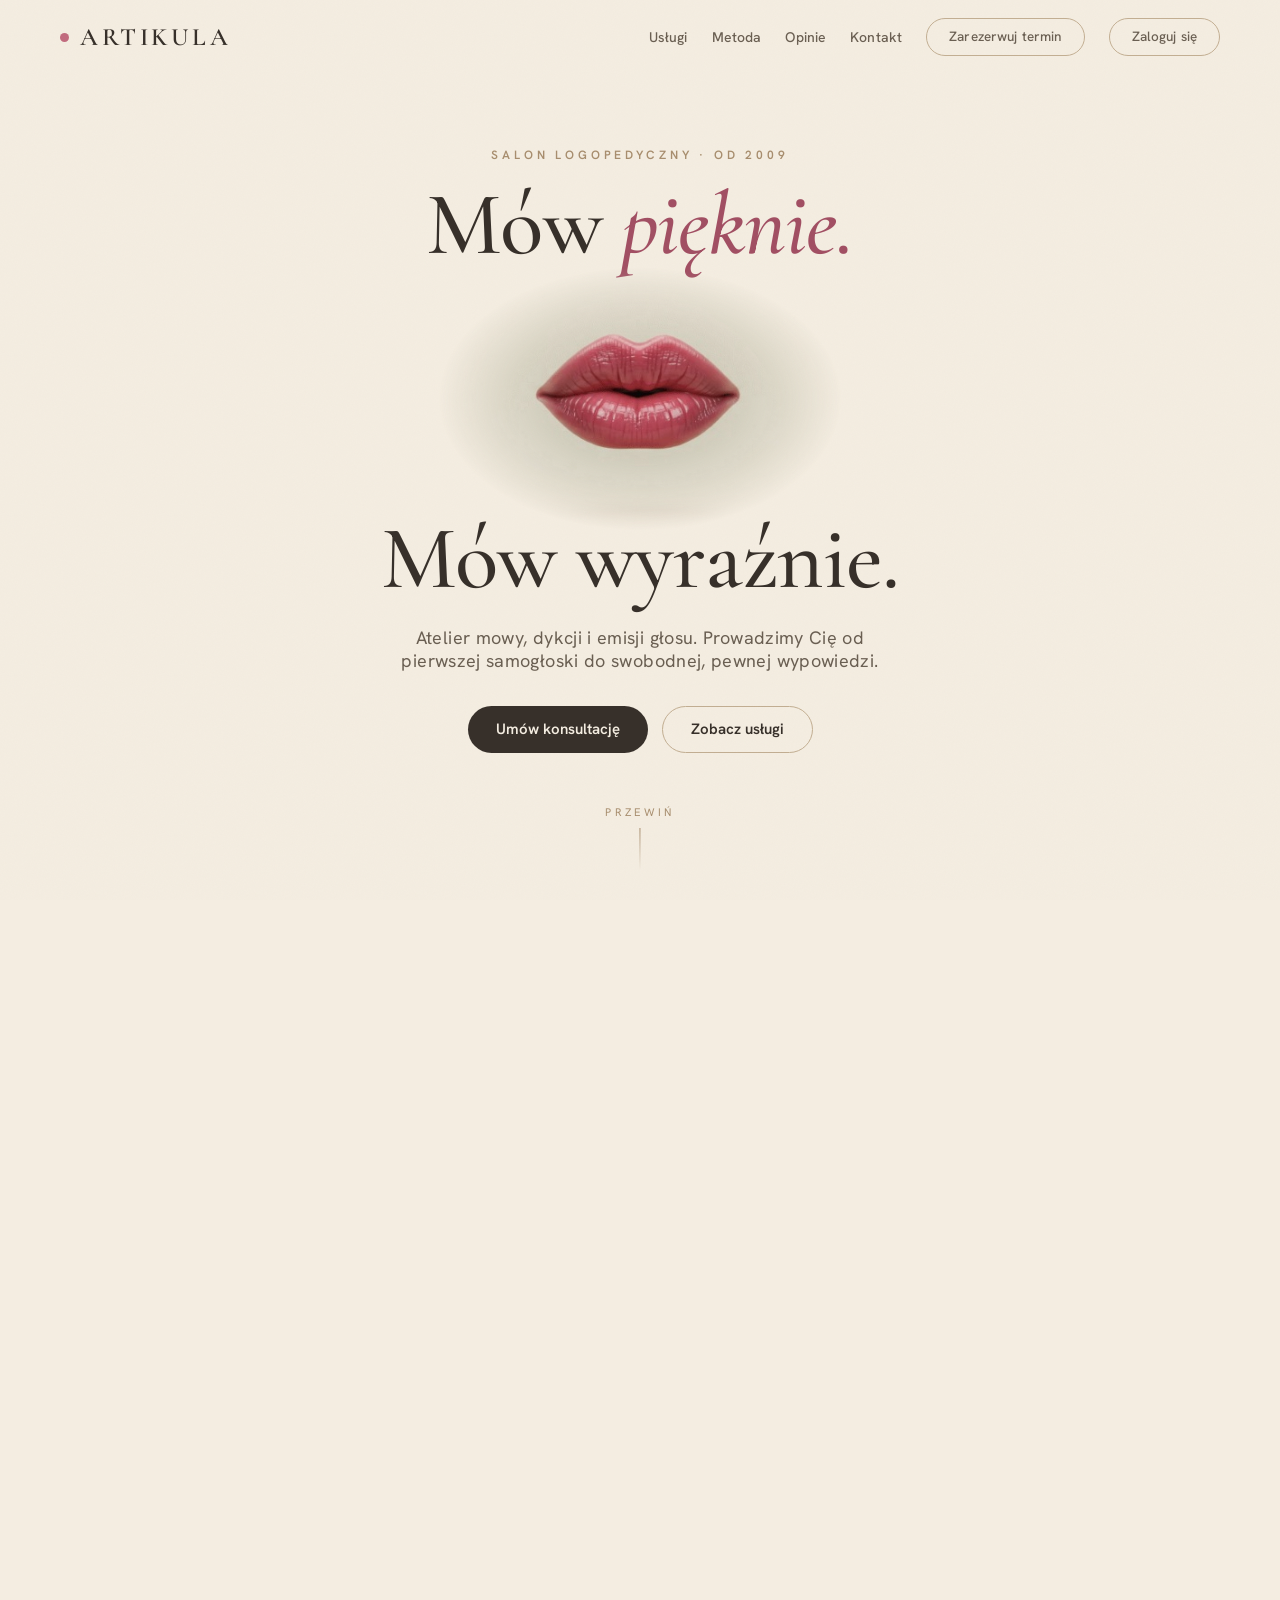
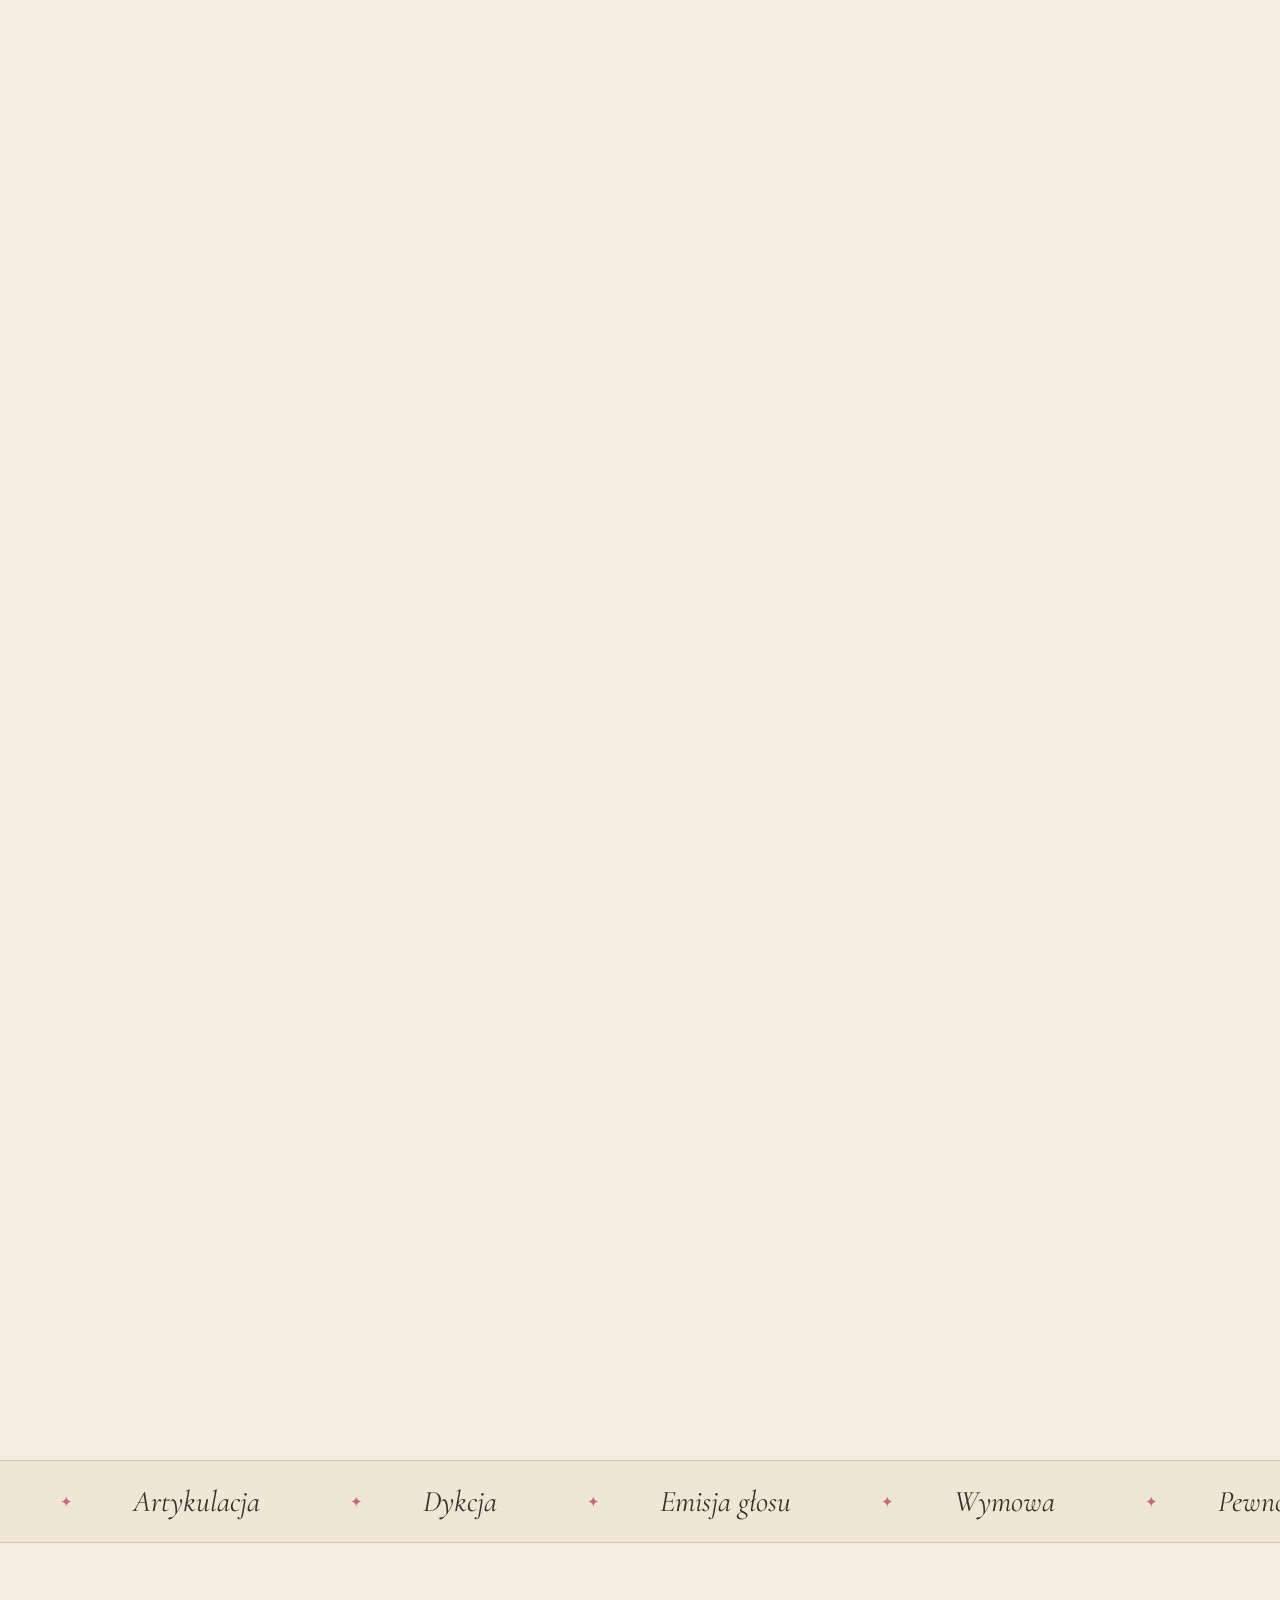
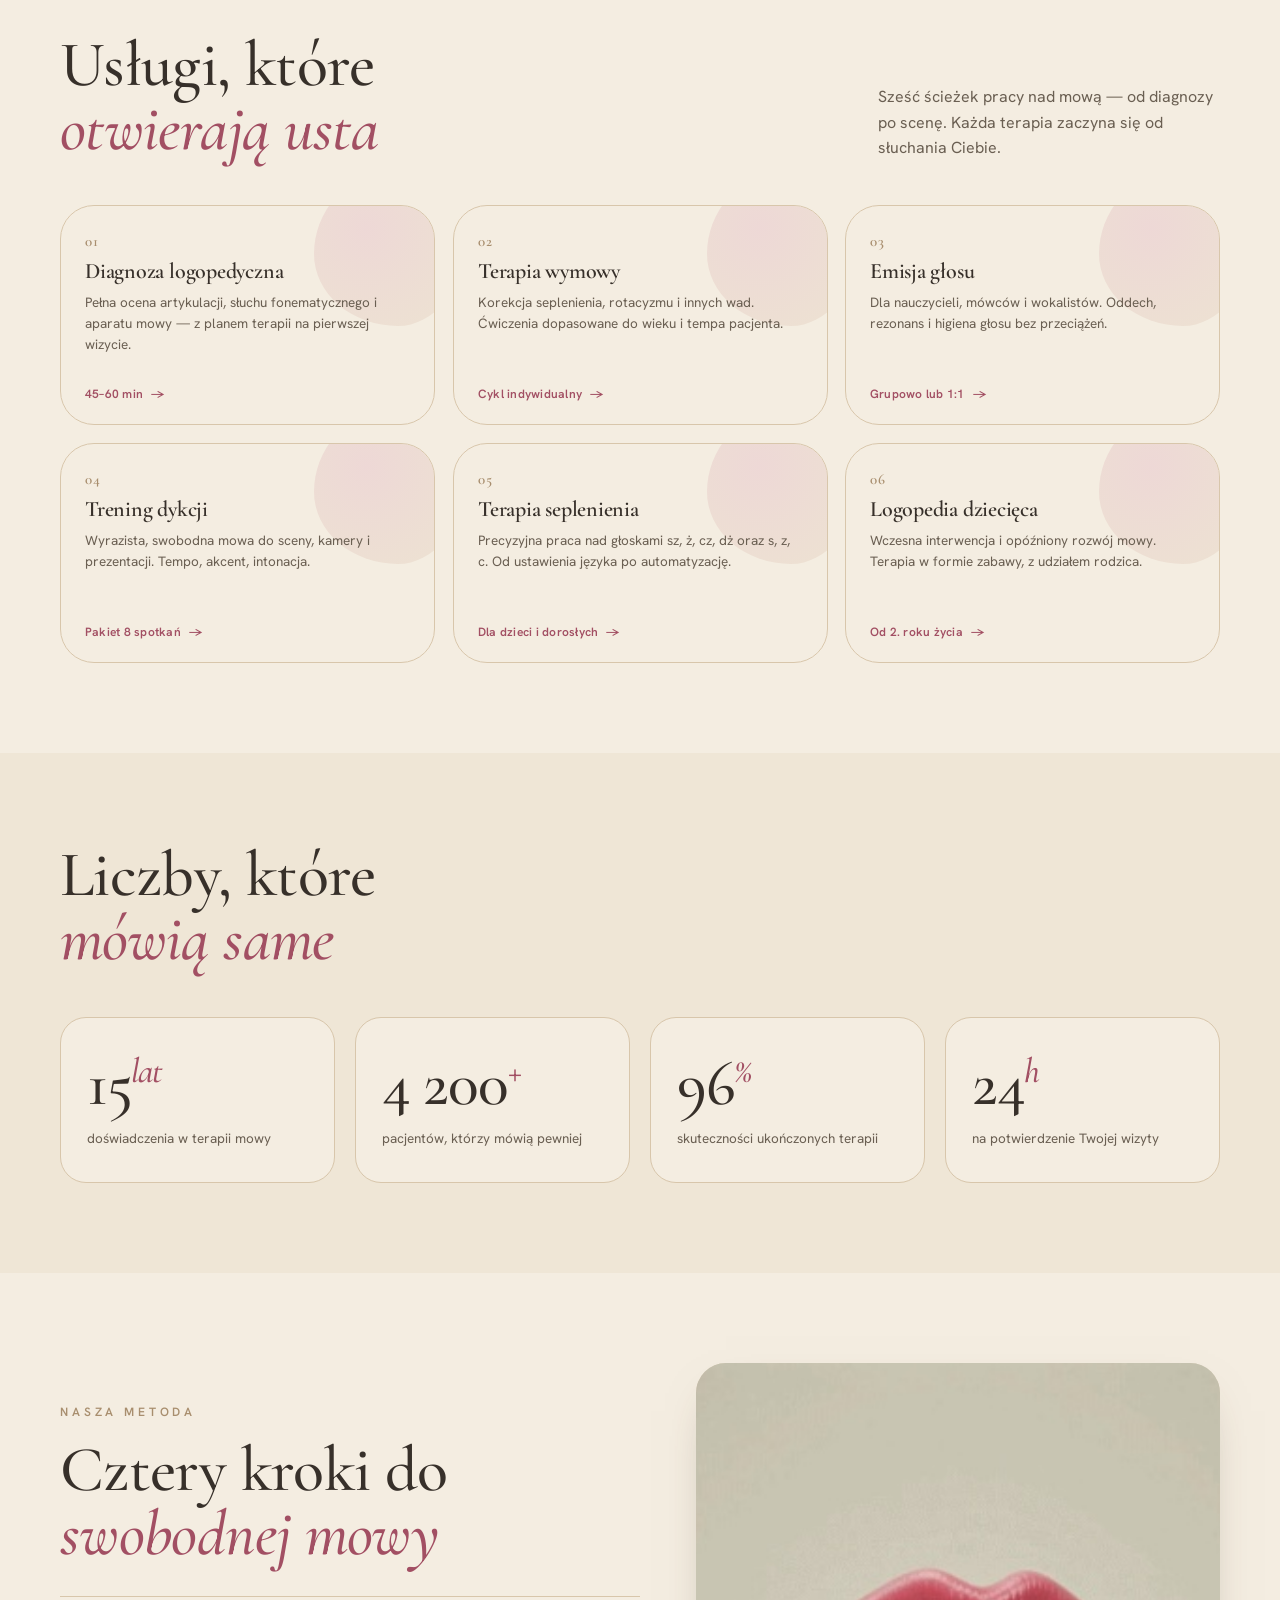
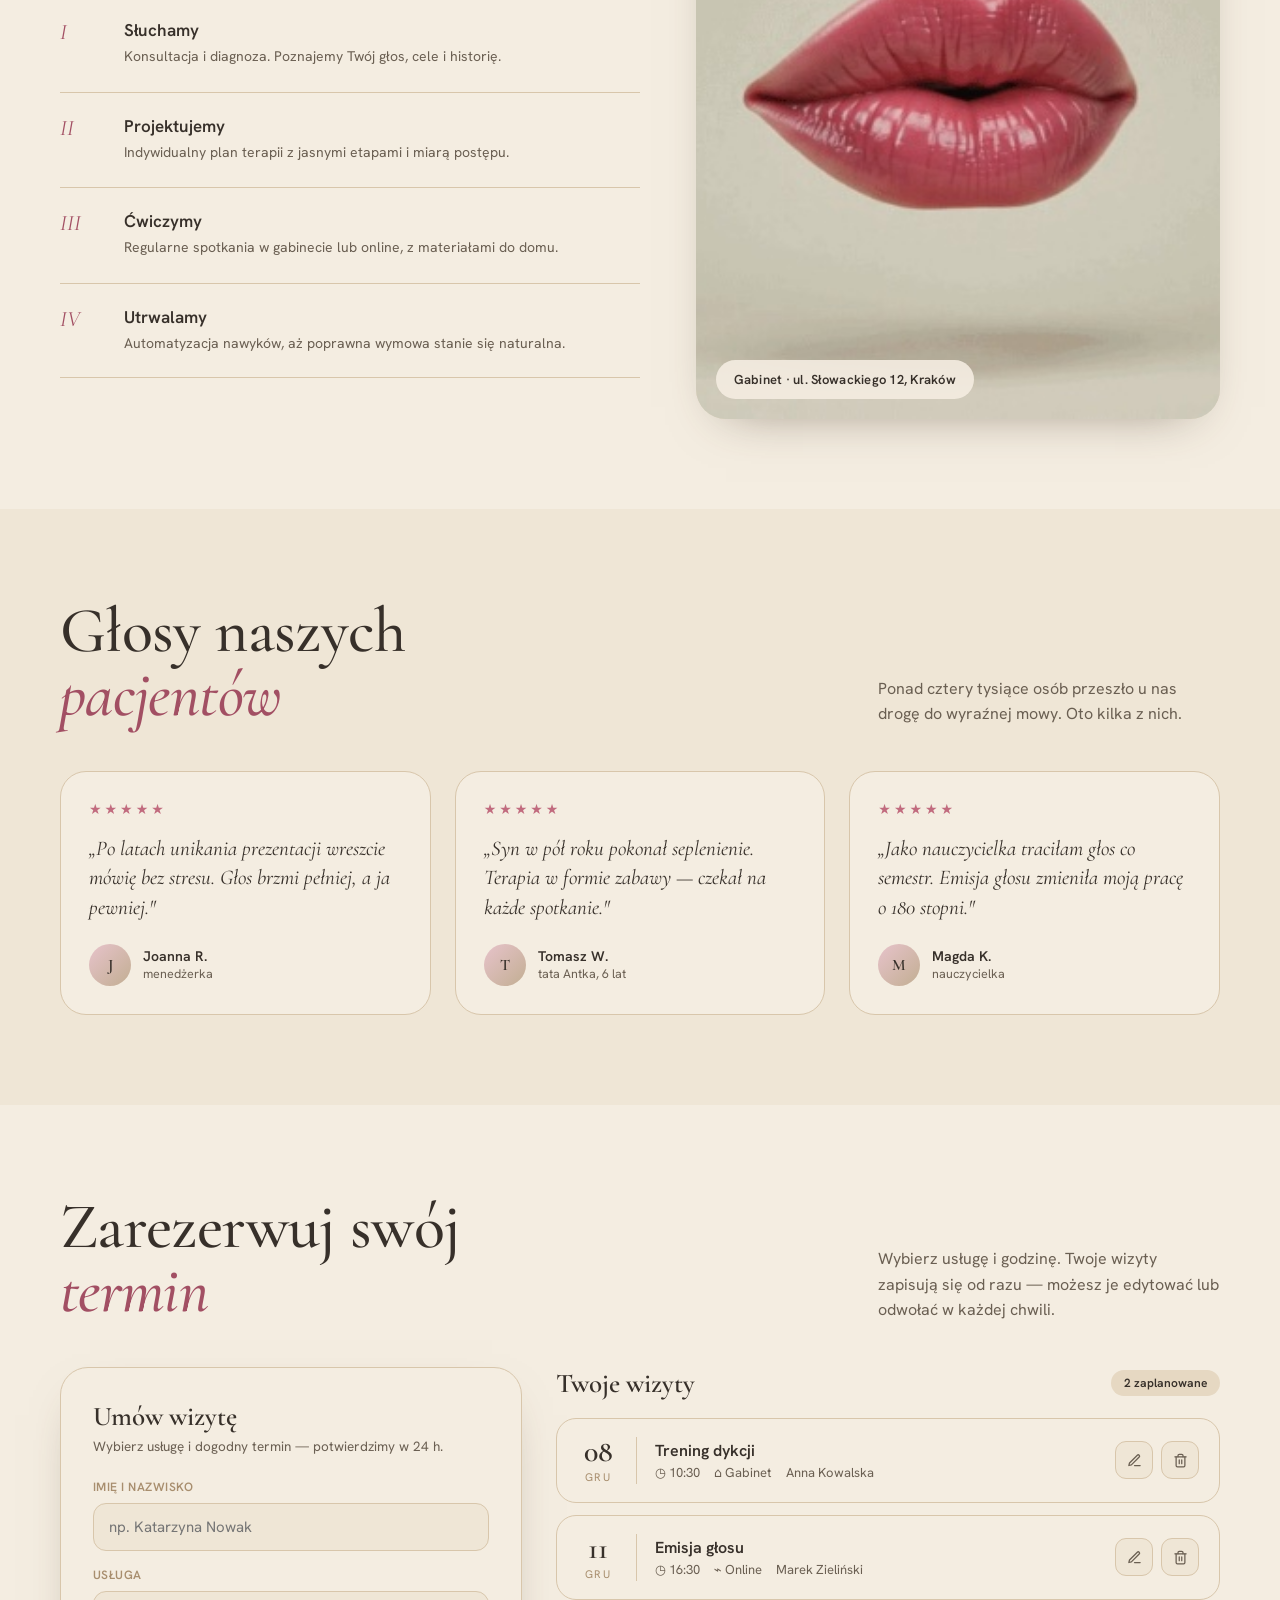
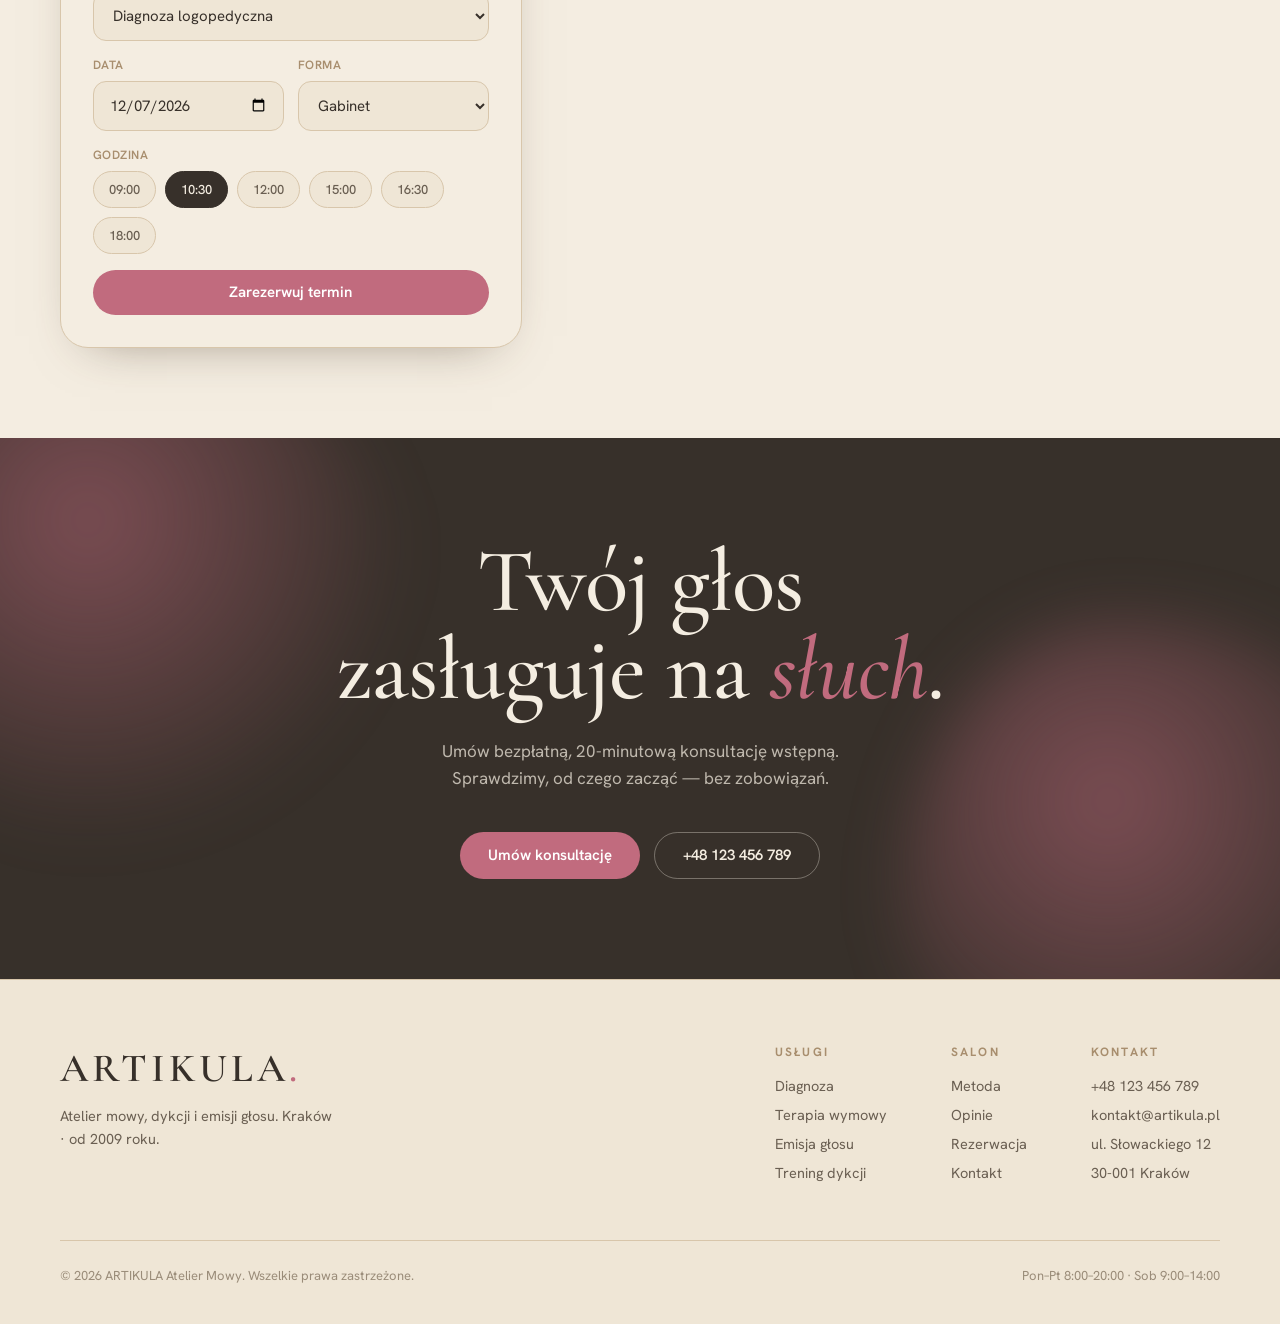
==== app/public/index.html @ 7008ac8c "[feat]: Parts 3+4 + full formatting pass - Stats hover: lifts up with shadow, numbers and text stay " ====
<!DOCTYPE html>
<html lang="pl">
<head>
<meta charset="UTF-8" />
<meta name="viewport" content="width=device-width, initial-scale=1.0" />
<title>ARTIKULA — Atelier Mowy i Dykcji</title>
<link rel="stylesheet" href="styles.css" />
</head>
<body>
<div id="top"></div>
<div class="grain"></div>

<!-- NAV -->
<nav class="nav" id="nav">
  <div class="wrap nav-inner">
    <a class="brand" href="#top"><span class="dot"></span>ARTIKULA</a>
    <div class="nav-links">
      <a href="#uslugi" id="nav-uslugi">Usługi</a>
      <a href="#metoda">Metoda</a>
      <a href="#opinie">Opinie</a>
      <a href="#kontakt" id="nav-kontakt">Kontakt</a>
      <a href="#rezerwacja" class="btn btn-ghost nav-cta" style="padding:11px 22px">Zarezerwuj termin</a>
      <div id="nav-auth"></div>
    </div>
  </div>
</nav>

<!-- HERO -->
<section class="hero" id="hero">
  <div class="hero-pin">
    <div class="hero-copy wrap" id="hero-copy">
      <div class="eyebrow" style="margin-bottom:22px">Salon logopedyczny · od 2009</div>
      <h1 class="hero-h1">Mów <em>pięknie.</em></h1>
      <div class="lips-slot">
        <canvas id="lips" width="620" height="349"></canvas>
      </div>
      <h1 class="hero-h1">Mów wyraźnie.</h1>
      <p class="hero-sub">Atelier mowy, dykcji i emisji głosu. Prowadzimy Cię od pierwszej
        samogłoski do swobodnej, pewnej wypowiedzi.</p>
      <div class="hero-cta">
        <a href="#rezerwacja" class="btn btn-primary">Umów konsultację</a>
        <a href="#uslugi" class="btn btn-ghost">Zobacz usługi</a>
      </div>
    </div>
    <div class="scroll-hint"><span>przewiń</span><span class="line"></span></div>
  </div>
</section>

<!-- MARQUEE -->
<div class="marquee">
  <div class="marquee-track" id="marquee-track"></div>
</div>

<!-- SERVICES -->
<section class="section" id="uslugi">
  <div class="wrap">
    <div class="sec-head reveal">
      <h2 class="sec-title">Usługi, które <em>otwierają usta</em></h2>
      <p class="sec-lead">Sześć ścieżek pracy nad mową — od diagnozy po scenę. Każda terapia
        zaczyna się od słuchania Ciebie.</p>
    </div>
    <div class="cards" id="cards"></div>
  </div>
</section>

<!-- STATS -->
<section class="section alt">
  <div class="wrap">
    <div class="sec-head reveal" style="margin-bottom:46px">
      <h2 class="sec-title">Liczby, które <em>mówią same</em></h2>
    </div>
    <div class="stats" id="stats"></div>
  </div>
</section>

<!-- APPROACH -->
<section class="section" id="metoda">
  <div class="wrap split">
    <div class="reveal">
      <div class="eyebrow" style="margin-bottom:18px">Nasza metoda</div>
      <h2 class="sec-title" style="max-width:18ch">Cztery kroki do <em>swobodnej mowy</em></h2>
      <ol class="steps" id="steps"></ol>
    </div>
    <div class="split-media reveal float">
      <img src="atelier.png" onerror="this.src='frames/f10.jpg'" alt="Atelier — Kraków" />
      <span class="chip">Gabinet · ul. Słowackiego 12, Kraków</span>
    </div>
  </div>
</section>

<!-- TESTIMONIALS -->
<section class="section alt" id="opinie">
  <div class="wrap">
    <div class="sec-head reveal">
      <h2 class="sec-title">Głosy naszych <em>pacjentów</em></h2>
      <p class="sec-lead">Ponad cztery tysiące osób przeszło u nas drogę do wyraźnej mowy.
        Oto kilka z nich.</p>
    </div>
    <div class="quotes" id="quotes"></div>
  </div>
</section>

<!-- BOOKING / CRUD -->
<section class="section" id="rezerwacja">
  <div class="wrap">
    <div class="sec-head reveal">
      <h2 class="sec-title">Zarezerwuj swój <em>termin</em></h2>
      <p class="sec-lead">Wybierz usługę i godzinę. Twoje wizyty zapisują się od razu —
        możesz je edytować lub odwołać w każdej chwili.</p>
    </div>
    <div class="reveal">
      <div class="booking">
        <!-- FORM PANEL -->
        <div class="panel">
          <h3 id="form-title">Umów wizytę</h3>
          <p class="muted" id="form-sub">Wybierz usługę i dogodny termin — potwierdzimy w 24 h.</p>

          <div class="field">
            <label for="f-name">Imię i nazwisko</label>
            <input id="f-name" type="text" placeholder="np. Katarzyna Nowak" />
            <div class="err-msg" id="err-name" style="display:none"></div>
          </div>

          <div class="field">
            <label for="f-service">Usługa</label>
            <select id="f-service"></select>
          </div>

          <div class="field" style="display:grid;grid-template-columns:1fr 1fr;gap:14px">
            <div>
              <label for="f-date">Data</label>
              <input id="f-date" type="date" />
              <div class="err-msg" id="err-date" style="display:none"></div>
            </div>
            <div>
              <label for="f-mode">Forma</label>
              <select id="f-mode">
                <option>Gabinet</option>
                <option>Online</option>
              </select>
            </div>
          </div>

          <div class="field">
            <label>Godzina</label>
            <div class="chips" id="time-chips"></div>
          </div>

          <div style="display:flex;gap:10px;margin-top:8px">
            <button class="btn btn-rose" id="btn-submit" style="flex:1;justify-content:center">Zarezerwuj termin</button>
            <button class="btn btn-ghost" id="btn-cancel" style="display:none">Anuluj</button>
          </div>
        </div>

        <!-- LIST -->
        <div>
          <div class="bookings-head">
            <h3>Twoje wizyty</h3>
            <span class="count-pill" id="count-pill">0 zaplanowane</span>
          </div>
          <div id="b-list-wrap">
            <div class="b-empty">
              <div class="big">Brak zaplanowanych wizyt</div>
              <div>Umów pierwszą wizytę w formularzu obok.</div>
            </div>
          </div>
        </div>
      </div>
    </div>
  </div>
</section>

<!-- CTA -->
<section class="cta" id="kontakt">
  <div class="cta-blob b1"></div>
  <div class="cta-blob b2"></div>
  <div class="wrap">
    <h2>Twój głos<br/>zasługuje na <em>słuch</em>.</h2>
    <p>Umów bezpłatną, 20-minutową konsultację wstępną. Sprawdzimy, od czego zacząć — bez zobowiązań.</p>
    <div class="cta-actions">
      <a href="#rezerwacja" class="btn btn-rose">Umów konsultację</a>
      <a href="tel:+48123456789" class="btn btn-ghost">+48 123 456 789</a>
    </div>
  </div>
</section>

<!-- FOOTER -->
<footer class="footer">
  <div class="wrap">
    <div class="foot-top">
      <div>
        <div class="foot-brand">ARTIKULA<span class="dot">.</span></div>
        <p style="max-width:34ch;color:var(--ink-soft);font-size:14.5px;line-height:1.6;margin-top:12px">
          Atelier mowy, dykcji i emisji głosu. Kraków · od 2009 roku.</p>
      </div>
      <div class="foot-cols">
        <div class="foot-col">
          <h5>Usługi</h5>
          <a href="#uslugi">Diagnoza</a>
          <a href="#uslugi">Terapia wymowy</a>
          <a href="#uslugi">Emisja głosu</a>
          <a href="#uslugi">Trening dykcji</a>
        </div>
        <div class="foot-col">
          <h5>Salon</h5>
          <a href="#metoda">Metoda</a>
          <a href="#opinie">Opinie</a>
          <a href="#rezerwacja">Rezerwacja</a>
          <a href="#top">Kontakt</a>
        </div>
        <div class="foot-col">
          <h5>Kontakt</h5>
          <a href="tel:+48123456789">+48 123 456 789</a>
          <a href="#">kontakt@artikula.pl</a>
          <a href="#">ul. Słowackiego 12</a>
          <a href="#">30-001 Kraków</a>
        </div>
      </div>
    </div>
    <div class="foot-bot">
      <span>© 2026 ARTIKULA Atelier Mowy. Wszelkie prawa zastrzeżone.</span>
      <span>Pon–Pt 8:00–20:00 · Sob 9:00–14:00</span>
    </div>
  </div>
</footer>

<!-- TOAST -->
<div class="toast" id="toast"><span class="tdot"></span><span id="toast-msg"></span></div>

<script src="https://code.jquery.com/jquery-3.7.1.min.js"></script>
<script src="app.js"></script>
</body>
</html>
---- app/public/styles.css ----
/* ============ ARTIKULA — Atelier Mowy ============ */
@import url('https://fonts.googleapis.com/css2?family=Cormorant+Garamond:ital,wght@0,400;0,500;0,600;0,700;1,400;1,500&family=Hanken+Grotesk:wght@300;400;500;600;700&display=swap');

:root{
  /* warm beige neutrals */
  --cream:#F4EDE1;
  --cream-2:#EFE6D6;
  --sand:#E6D8C2;
  --sand-deep:#D8C6AB;
  --taupe:#C2AE92;
  --clay:#A88E6E;
  --ink:#37302A;          /* warm near-black */
  --ink-soft:#6A5F52;
  --ink-faint:#9A8C79;
  /* rose accent (from the lips) */
  --rose:#C16B7E;
  --rose-deep:#A24F63;
  --rose-soft:#E7C3CB;

  --r-pill:999px;
  --shadow-soft:0 26px 60px -34px rgba(74,57,40,.55);
  --shadow-card:0 18px 50px -30px rgba(74,57,40,.6);
  --ease:cubic-bezier(.65,.05,.25,1);
  --ease-out:cubic-bezier(.16,1,.3,1);

  --serif:'Cormorant Garamond', Georgia, serif;
  --sans:'Hanken Grotesk', system-ui, sans-serif;
}

*{box-sizing:border-box;margin:0;padding:0}
html{scroll-behavior:smooth}
body{
  font-family:var(--sans);
  background:var(--cream);
  color:var(--ink);
  -webkit-font-smoothing:antialiased;
  overflow-x:hidden;
}
::selection{background:var(--rose-soft);color:var(--ink)}

/* grain / warmth overlay */
.grain{position:fixed;inset:0;pointer-events:none;z-index:1;opacity:.5;mix-blend-mode:multiply;
  background-image:url("data:image/svg+xml,%3Csvg xmlns='http://www.w3.org/2000/svg' width='160' height='160'%3E%3Cfilter id='n'%3E%3CfeTurbulence type='fractalNoise' baseFrequency='.9' numOctaves='2'/%3E%3C/filter%3E%3Crect width='100%25' height='100%25' filter='url(%23n)' opacity='.05'/%3E%3C/svg%3E");}

.wrap{max-width:1240px;margin:0 auto;padding:0 40px}
@media(max-width:720px){.wrap{padding:0 22px}}

.eyebrow{font-family:var(--sans);font-size:12px;font-weight:600;letter-spacing:.32em;
  text-transform:uppercase;color:var(--clay)}
.serif{font-family:var(--serif)}
.italic{font-style:italic}

/* buttons */
.btn{display:inline-flex;align-items:center;gap:.6em;font-family:var(--sans);font-weight:600;
  font-size:15px;border:none;cursor:pointer;border-radius:var(--r-pill);
  padding:15px 28px;transition:transform .5s var(--ease-out),background .4s,box-shadow .5s,color .4s;
  text-decoration:none;line-height:1}
.btn-primary{background:var(--ink);color:var(--cream)}
.btn-primary:hover{background:var(--rose-deep);transform:translateY(-3px);box-shadow:var(--shadow-card)}
.btn-ghost{background:transparent;color:var(--ink);border:1px solid var(--taupe)}
.btn-ghost:hover{background:var(--ink);color:var(--cream);transform:translateY(-3px)}
.btn-rose{background:var(--rose);color:#fff}
.btn-rose:hover{background:var(--rose-deep);transform:translateY(-3px);box-shadow:var(--shadow-card)}

/* ---- nav ---- */
.nav{position:fixed;top:0;left:0;right:0;z-index:40;transition:background .5s var(--ease),
  backdrop-filter .5s,box-shadow .5s,padding .5s var(--ease)}
.nav-inner{display:flex;align-items:center;justify-content:space-between;height:74px}
.nav.scrolled{background:rgba(244,237,225,.82);backdrop-filter:blur(14px) saturate(1.2);
  box-shadow:0 1px 0 rgba(170,150,120,.3)}
.brand{font-family:var(--serif);font-weight:600;font-size:25px;letter-spacing:.14em;color:var(--ink);
  text-decoration:none;display:flex;align-items:center;gap:11px}
.brand .dot{width:9px;height:9px;border-radius:50%;background:var(--rose);display:inline-block}
.nav-links{display:flex;align-items:center;gap:24px}
.nav-links a{font-size:14px;font-weight:500;color:var(--ink-soft);text-decoration:none;
  transition:color .3s;letter-spacing:.01em}
.nav-links a:hover{color:var(--rose-deep)}
.nav-links .btn{font-size:13.5px;padding:10px 20px}
.nav-links #nav-auth{display:flex;align-items:center}
.nav-links #nav-auth a,.nav-links #nav-auth button{font-size:13.5px;padding:10px 20px}
@media(max-width:960px){.nav-links a:not(.btn):not(#nav-auth a){display:none}}

/* ---- hero ---- */
.hero{position:relative;height:340vh}
.hero-pin{position:sticky;top:0;height:100vh;display:flex;align-items:center;justify-content:center;
  overflow:hidden}
.hero-canvas-wrap{position:absolute;inset:0;display:flex;align-items:center;justify-content:center}
.lips-slot{display:flex;align-items:center;justify-content:center;
  height:clamp(210px,33vh,350px);margin:clamp(-26px,-2.4vh,-14px) 0}
#lips{width:min(66vw,560px);height:auto;transform-origin:center 52%;
  -webkit-mask-image:radial-gradient(ellipse 50% 58% at 50% 52%,#000 30%,rgba(0,0,0,0) 72%);
  mask-image:radial-gradient(ellipse 50% 58% at 50% 52%,#000 30%,rgba(0,0,0,0) 72%)}
.hero-copy{position:relative;z-index:5;text-align:center;pointer-events:none;width:100%}
.hero-h1{font-family:var(--serif);font-weight:500;line-height:.9;letter-spacing:-.01em;
  font-size:clamp(42px,7vw,104px);color:var(--ink)}
.hero-h1 .ln{display:block;overflow:hidden}
.hero-h1 .ln span{display:block;will-change:transform}
.hero-h1 em{font-style:italic;color:var(--rose-deep)}
.hero-sub{margin-top:26px;font-size:clamp(15px,1.5vw,18px);color:var(--ink-soft);font-weight:400;
  letter-spacing:.02em;max-width:520px;margin-left:auto;margin-right:auto}
.hero-cta{margin-top:34px;display:flex;gap:14px;justify-content:center;pointer-events:auto}
.scroll-hint{position:absolute;bottom:30px;left:50%;transform:translateX(-50%);z-index:6;
  font-size:11px;letter-spacing:.3em;text-transform:uppercase;color:var(--clay);
  display:flex;flex-direction:column;align-items:center;gap:9px}
.scroll-hint .line{width:1px;height:42px;background:linear-gradient(var(--clay),transparent);
  animation:drip 2.2s var(--ease) infinite}
@keyframes drip{0%{transform:scaleY(.2);transform-origin:top}50%{transform:scaleY(1);transform-origin:top}
  50.1%{transform-origin:bottom}100%{transform:scaleY(.2);transform-origin:bottom}}

/* ---- marquee ---- */
.marquee{border-top:1px solid var(--sand-deep);border-bottom:1px solid var(--sand-deep);
  padding:22px 0;overflow:hidden;background:var(--cream-2);position:relative;z-index:6}
.marquee-track{display:flex;gap:0;white-space:nowrap;width:max-content;animation:slide 34s linear infinite}
.marquee:hover .marquee-track{animation-play-state:paused}
.marquee-track span{font-family:var(--serif);font-style:italic;font-size:30px;color:var(--ink);
  padding:0 30px;display:inline-flex;align-items:center;gap:30px}
.marquee-track .star{color:var(--rose);font-style:normal;font-size:15px}
@keyframes slide{to{transform:translateX(-50%)}}

/* ---- section heads ---- */
.section{position:relative;z-index:6;padding:90px 0;background:var(--cream)}
.section.alt{background:var(--cream-2)}
.sec-head{display:flex;align-items:flex-end;justify-content:space-between;gap:30px;
  margin-bottom:44px;flex-wrap:wrap}
.sec-title{font-family:var(--serif);font-weight:500;font-size:clamp(36px,5vw,64px);line-height:1;
  letter-spacing:-.01em;max-width:14ch}
.sec-title em{font-style:italic;color:var(--rose-deep)}
.sec-lead{max-width:38ch;color:var(--ink-soft);font-size:16px;line-height:1.6}

/* reveal */
.reveal{opacity:0;transform:translateY(34px);transition:opacity 1s var(--ease-out),transform 1.1s var(--ease-out)}
.reveal.in{opacity:1;transform:none}

/* ---- service cards (morph / rotate / float) ---- */
.cards{display:grid;grid-template-columns:repeat(3,1fr);gap:18px}
@media(max-width:980px){.cards{grid-template-columns:1fr 1fr}}
@media(max-width:620px){.cards{grid-template-columns:1fr}}
.card{position:relative;background:var(--cream);border:1px solid var(--sand-deep);
  border-radius:34px 34px 34px 34px;padding:26px 24px 22px;min-height:220px;
  display:flex;flex-direction:column;overflow:hidden;cursor:pointer;
  transition:transform .6s var(--ease-out),box-shadow .6s var(--ease-out),
    border-radius 1.1s var(--ease),border-color .5s,background .6s;
  transform-style:preserve-3d;will-change:transform}
.section.alt .card{background:var(--cream-2)}
.card:hover{box-shadow:var(--shadow-soft);border-color:var(--rose-soft);
  border-radius:64px 26px 64px 26px}
.card .num{font-family:var(--serif);font-size:15px;font-weight:600;color:var(--clay);
  letter-spacing:.05em}
.card .blob{position:absolute;width:150px;height:150px;right:-30px;top:-30px;
  background:radial-gradient(circle at 35% 35%,var(--rose-soft),var(--sand));
  border-radius:47% 53% 44% 56%/52% 44% 56% 48%;opacity:.5;
  transition:transform 1.4s var(--ease),border-radius 4s var(--ease),opacity .6s;
  animation:morph 9s var(--ease) infinite}
.card:hover .blob{transform:scale(1.5) rotate(40deg);opacity:.8}
@keyframes morph{0%,100%{border-radius:47% 53% 44% 56%/52% 44% 56% 48%}
  33%{border-radius:62% 38% 60% 40%/45% 55% 45% 55%}
  66%{border-radius:38% 62% 35% 65%/63% 40% 60% 37%}}
.card h3{font-family:var(--serif);font-weight:600;font-size:22px;line-height:1.08;
  letter-spacing:-.01em;position:relative;z-index:2;margin-top:10px}
.card p{position:relative;z-index:2;color:var(--ink-soft);font-size:13.5px;line-height:1.55;margin-top:8px}
.card .tag{position:relative;z-index:2;margin-top:auto;padding-top:14px;display:inline-flex;align-items:center;gap:8px;
  font-size:12px;font-weight:600;color:var(--rose-deep);letter-spacing:.02em}
.card .arrow{display:inline-block;transition:transform .5s var(--ease-out)}
.card:hover .arrow{transform:translateX(6px)}

/* floating accent */
.float{animation:float 7s var(--ease) infinite}
@keyframes float{0%,100%{transform:translateY(0)}50%{transform:translateY(-16px)}}

/* ---- stats ---- */
.stats{display:grid;grid-template-columns:repeat(4,1fr);gap:20px}
@media(max-width:760px){.stats{grid-template-columns:1fr 1fr}}
.stat{padding:34px 26px;border-radius:26px;background:var(--cream);border:1px solid var(--sand-deep);
  transition:transform .6s var(--ease-out),box-shadow .6s var(--ease-out)}
.section.alt .stat{background:var(--cream)}
.stat:hover{transform:translateY(-10px);box-shadow:var(--shadow-soft)}
.stat-num{font-family:var(--serif);font-size:clamp(44px,5vw,64px);font-weight:500;line-height:1;
  color:var(--ink);letter-spacing:-.02em}
.stat-num em{font-style:italic;color:var(--rose-deep);font-size:.55em;vertical-align:super}
.stat-lab{margin-top:12px;font-size:13.5px;color:var(--ink-soft);line-height:1.5}

/* ---- approach split ---- */
.split{display:grid;grid-template-columns:1.05fr .95fr;gap:56px;align-items:center}
@media(max-width:900px){.split{grid-template-columns:1fr;gap:34px}}
.split-media{position:relative;border-radius:30px;overflow:hidden;aspect-ratio:4/5;
  background:var(--sand);box-shadow:var(--shadow-card)}
.split-media img{width:100%;height:100%;object-fit:cover;display:block;
  transition:transform 1.4s var(--ease-out)}
.split-media:hover img{transform:scale(1.06)}
.split-media .chip{position:absolute;left:20px;bottom:20px;background:rgba(244,237,225,.9);
  backdrop-filter:blur(8px);padding:11px 18px;border-radius:var(--r-pill);font-size:13px;font-weight:600;
  color:var(--ink);letter-spacing:.02em}
.steps{list-style:none;margin-top:30px;display:flex;flex-direction:column;gap:2px}
.step{display:flex;gap:22px;padding:22px 0;border-top:1px solid var(--sand-deep);
  transition:padding-left .5s var(--ease-out)}
.step:hover{padding-left:12px}
.step:last-child{border-bottom:1px solid var(--sand-deep)}
.step .k{font-family:var(--serif);font-size:22px;color:var(--rose-deep);font-style:italic;min-width:42px}
.step h4{font-size:17px;font-weight:600;margin-bottom:5px}
.step p{font-size:14px;color:var(--ink-soft);line-height:1.55}

/* ---- booking CRUD ---- */
.booking{display:grid;grid-template-columns:.82fr 1.18fr;gap:34px;align-items:start}
@media(max-width:900px){.booking{grid-template-columns:1fr}}
.panel{background:var(--cream);border:1px solid var(--sand-deep);border-radius:28px;padding:32px;
  box-shadow:var(--shadow-card)}
.panel h3{font-family:var(--serif);font-size:27px;font-weight:600;margin-bottom:4px}
.panel .muted{font-size:13.5px;color:var(--ink-soft);margin-bottom:24px}
.field{margin-bottom:16px}
.field label{display:block;font-size:12px;font-weight:600;letter-spacing:.04em;text-transform:uppercase;
  color:var(--clay);margin-bottom:8px}
.field input,.field select{width:100%;font-family:var(--sans);font-size:15px;color:var(--ink);
  background:var(--cream-2);border:1px solid var(--sand-deep);border-radius:13px;padding:13px 15px;
  transition:border-color .3s,box-shadow .3s;outline:none}
.field input:focus,.field select:focus{border-color:var(--rose);box-shadow:0 0 0 3px var(--rose-soft)}
.field input.err{border-color:var(--rose-deep);box-shadow:0 0 0 3px rgba(162,79,99,.18)}
.err-msg{color:var(--rose-deep);font-size:12px;margin-top:6px;font-weight:500}
.chips{display:flex;flex-wrap:wrap;gap:9px}
.chip-sel{border:1px solid var(--sand-deep);background:var(--cream-2);border-radius:var(--r-pill);
  padding:9px 15px;font-size:13px;font-weight:500;color:var(--ink-soft);cursor:pointer;
  transition:all .3s var(--ease-out)}
.chip-sel.on{background:var(--ink);color:var(--cream);border-color:var(--ink)}
.chip-sel:hover{border-color:var(--rose)}

.bookings-head{display:flex;align-items:center;justify-content:space-between;margin-bottom:18px}
.bookings-head h3{font-family:var(--serif);font-size:27px;font-weight:600}
.count-pill{background:var(--sand);color:var(--ink);font-size:12px;font-weight:600;
  padding:5px 13px;border-radius:var(--r-pill);white-space:nowrap;flex-shrink:0}
.b-list{display:flex;flex-direction:column;gap:12px}
.b-item{display:flex;align-items:center;gap:18px;background:var(--cream);border:1px solid var(--sand-deep);
  border-radius:20px;padding:18px 20px;transition:transform .5s var(--ease-out),box-shadow .5s,border-color .4s;
  animation:pop .5s var(--ease-out)}
.section.alt .b-item{background:var(--cream-2)}
.b-item:hover{transform:translateX(6px);box-shadow:var(--shadow-card);border-color:var(--rose-soft)}
@keyframes pop{from{opacity:0;transform:translateY(14px) scale(.97)}to{opacity:1;transform:none}}
.b-date{text-align:center;min-width:60px;border-right:1px solid var(--sand-deep);padding-right:16px}
.b-date .d{font-family:var(--serif);font-size:30px;font-weight:600;line-height:1;color:var(--ink)}
.b-date .m{font-size:11px;text-transform:uppercase;letter-spacing:.12em;color:var(--clay);margin-top:3px}
.b-main{flex:1;min-width:0}
.b-main .svc{font-size:16px;font-weight:600;color:var(--ink)}
.b-main .meta{font-size:13px;color:var(--ink-soft);margin-top:3px;display:flex;gap:14px;flex-wrap:wrap}
.b-actions{display:flex;gap:8px}
.icon-btn{width:38px;height:38px;border-radius:11px;border:1px solid var(--sand-deep);background:var(--cream-2);
  cursor:pointer;display:flex;align-items:center;justify-content:center;color:var(--ink-soft);
  transition:all .3s var(--ease-out)}
.icon-btn:hover{background:var(--ink);color:var(--cream);border-color:var(--ink);transform:translateY(-2px)}
.icon-btn.del:hover{background:var(--rose-deep);border-color:var(--rose-deep)}
.b-empty{text-align:center;padding:48px 20px;color:var(--ink-faint);
  border:1.5px dashed var(--sand-deep);border-radius:20px}
.b-empty .big{font-family:var(--serif);font-style:italic;font-size:22px;color:var(--ink-soft);margin-bottom:6px}

.toast{position:fixed;bottom:28px;left:50%;transform:translateX(-50%) translateY(20px);
  background:var(--ink);color:var(--cream);padding:14px 24px;border-radius:var(--r-pill);
  font-size:14px;font-weight:500;z-index:100;opacity:0;pointer-events:none;
  transition:all .5s var(--ease-out);box-shadow:var(--shadow-card);display:flex;align-items:center;gap:10px}
.toast.show{opacity:1;transform:translateX(-50%) translateY(0)}
.toast .tdot{width:7px;height:7px;border-radius:50%;background:var(--rose)}

/* ---- testimonials ---- */
.quotes{display:grid;grid-template-columns:repeat(3,1fr);gap:24px}
@media(max-width:880px){.quotes{grid-template-columns:1fr}}
.quote{background:var(--cream);border:1px solid var(--sand-deep);border-radius:26px;padding:28px;
  transition:transform .6s var(--ease-out),box-shadow .6s;display:flex;flex-direction:column}
.quote:hover{transform:translateY(-8px) rotate(1deg);box-shadow:var(--shadow-soft)}
.quote .stars{color:var(--rose);letter-spacing:3px;font-size:14px;margin-bottom:16px}
.quote p{font-family:var(--serif);font-size:21px;line-height:1.4;color:var(--ink);font-style:italic}
.quote .who{margin-top:22px;display:flex;align-items:center;gap:12px}
.quote .av{width:42px;height:42px;border-radius:50%;background:linear-gradient(135deg,var(--rose-soft),var(--taupe));
  display:flex;align-items:center;justify-content:center;font-family:var(--serif);font-weight:600;color:var(--ink)}
.quote .who .nm{font-size:14px;font-weight:600}
.quote .who .rl{font-size:12.5px;color:var(--ink-soft)}

/* ---- cta ---- */
.cta{position:relative;z-index:6;background:var(--ink);color:var(--cream);padding:100px 0;overflow:hidden}
.cta .wrap{position:relative;z-index:2;text-align:center}
.cta h2{font-family:var(--serif);font-weight:500;font-size:clamp(42px,7vw,96px);line-height:.98;
  letter-spacing:-.01em}
.cta h2 em{font-style:italic;color:var(--rose)}
.cta p{margin:24px auto 0;max-width:46ch;color:rgba(244,237,225,.72);font-size:17px;line-height:1.6}
.cta-actions{margin-top:40px;display:flex;gap:14px;justify-content:center;flex-wrap:wrap}
.cta .btn-ghost{border-color:rgba(244,237,225,.35);color:var(--cream)}
.cta .btn-ghost:hover{background:var(--cream);color:var(--ink)}
.cta-blob{position:absolute;width:520px;height:520px;border-radius:42% 58% 47% 53%/55% 45% 55% 45%;
  background:radial-gradient(circle at 40% 35%,rgba(193,107,126,.5),transparent 70%);
  filter:blur(30px);animation:morph 12s var(--ease) infinite;z-index:1}
.cta-blob.b1{left:-120px;top:-100px}
.cta-blob.b2{right:-140px;bottom:-160px;animation-delay:-4s}

/* ---- footer ---- */
.footer{background:var(--cream-2);position:relative;z-index:6;padding:64px 0 40px;
  border-top:1px solid var(--sand-deep)}
.foot-top{display:flex;justify-content:space-between;gap:40px;flex-wrap:wrap;margin-bottom:48px}
.foot-brand{font-family:var(--serif);font-size:40px;font-weight:600;letter-spacing:.1em;color:var(--ink)}
.foot-brand .dot{color:var(--rose)}
.foot-cols{display:flex;gap:64px;flex-wrap:wrap}
.foot-col h5{font-size:12px;text-transform:uppercase;letter-spacing:.18em;color:var(--clay);margin-bottom:16px}
.foot-col a{display:block;font-size:14.5px;color:var(--ink-soft);text-decoration:none;margin-bottom:10px;
  transition:color .3s}
.foot-col a:hover{color:var(--rose-deep)}
.foot-bot{display:flex;justify-content:space-between;gap:20px;flex-wrap:wrap;
  padding-top:26px;border-top:1px solid var(--sand-deep);font-size:13px;color:var(--ink-faint)}
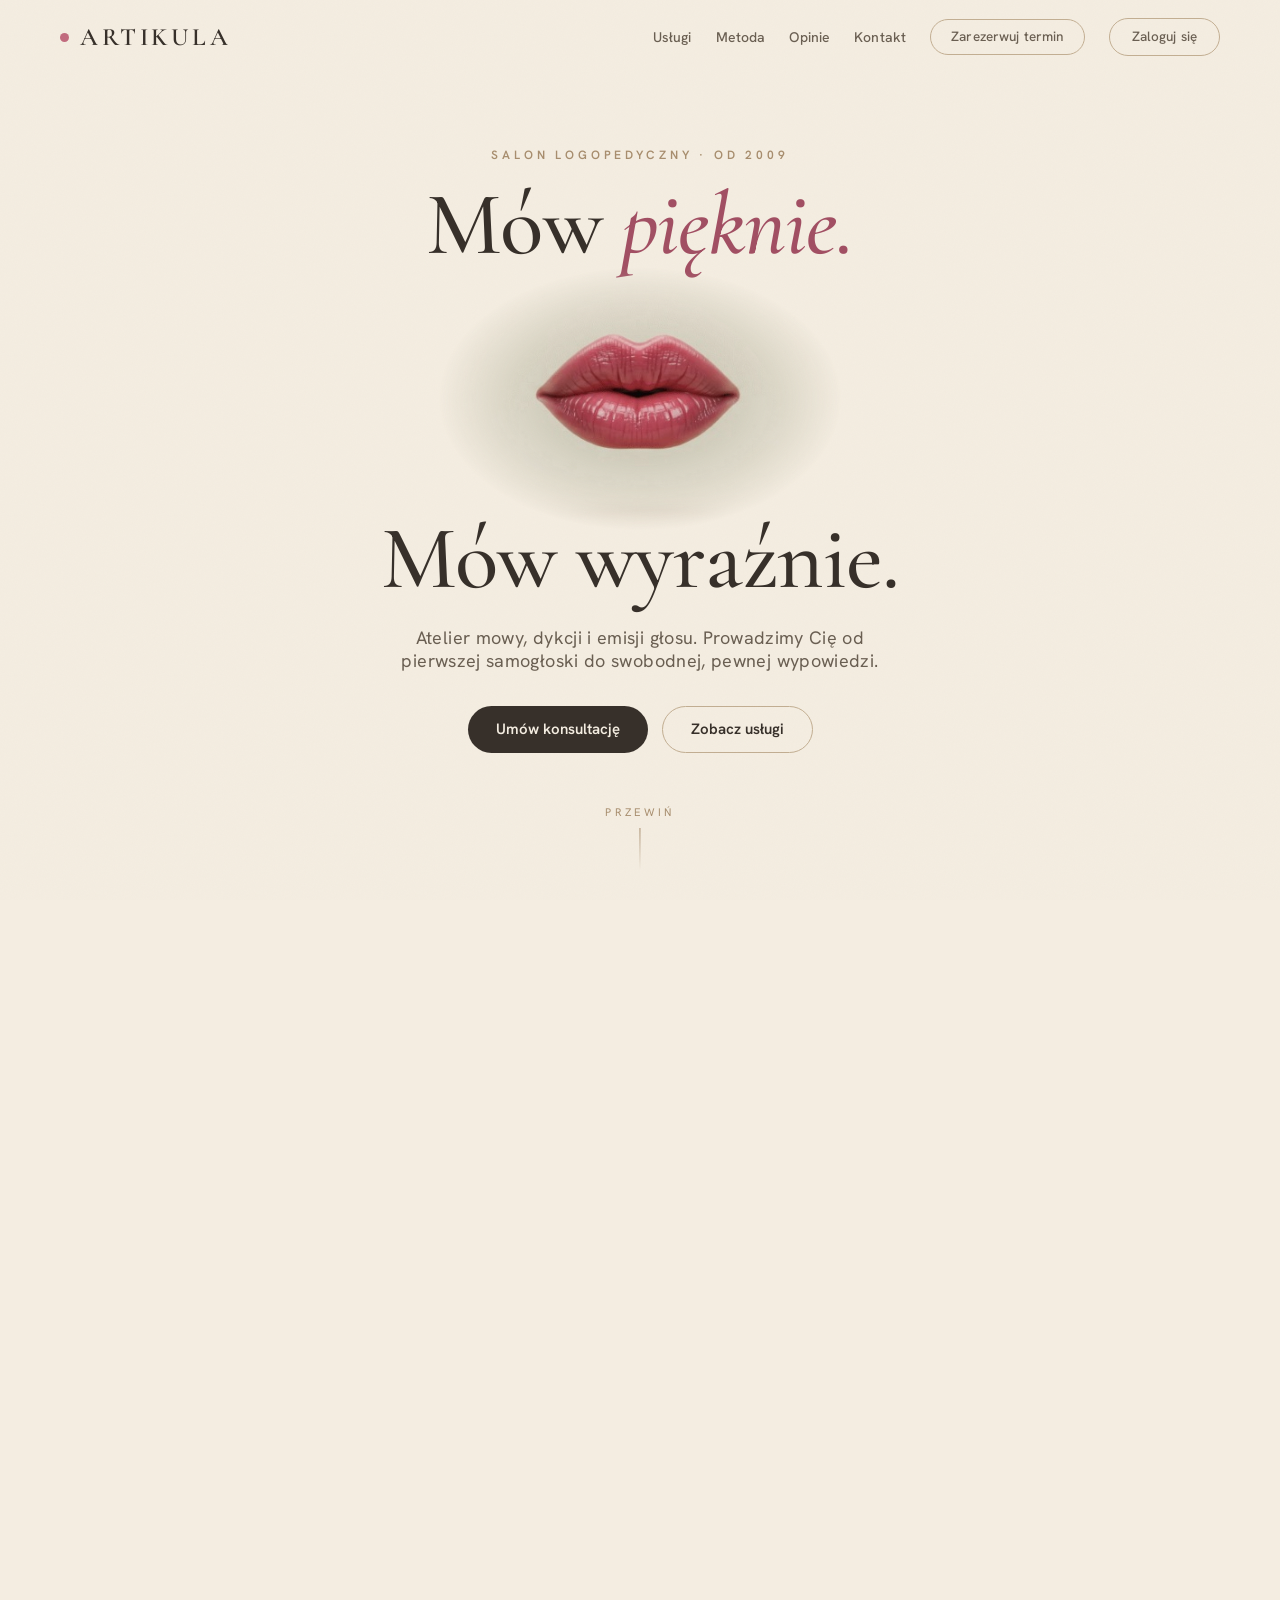
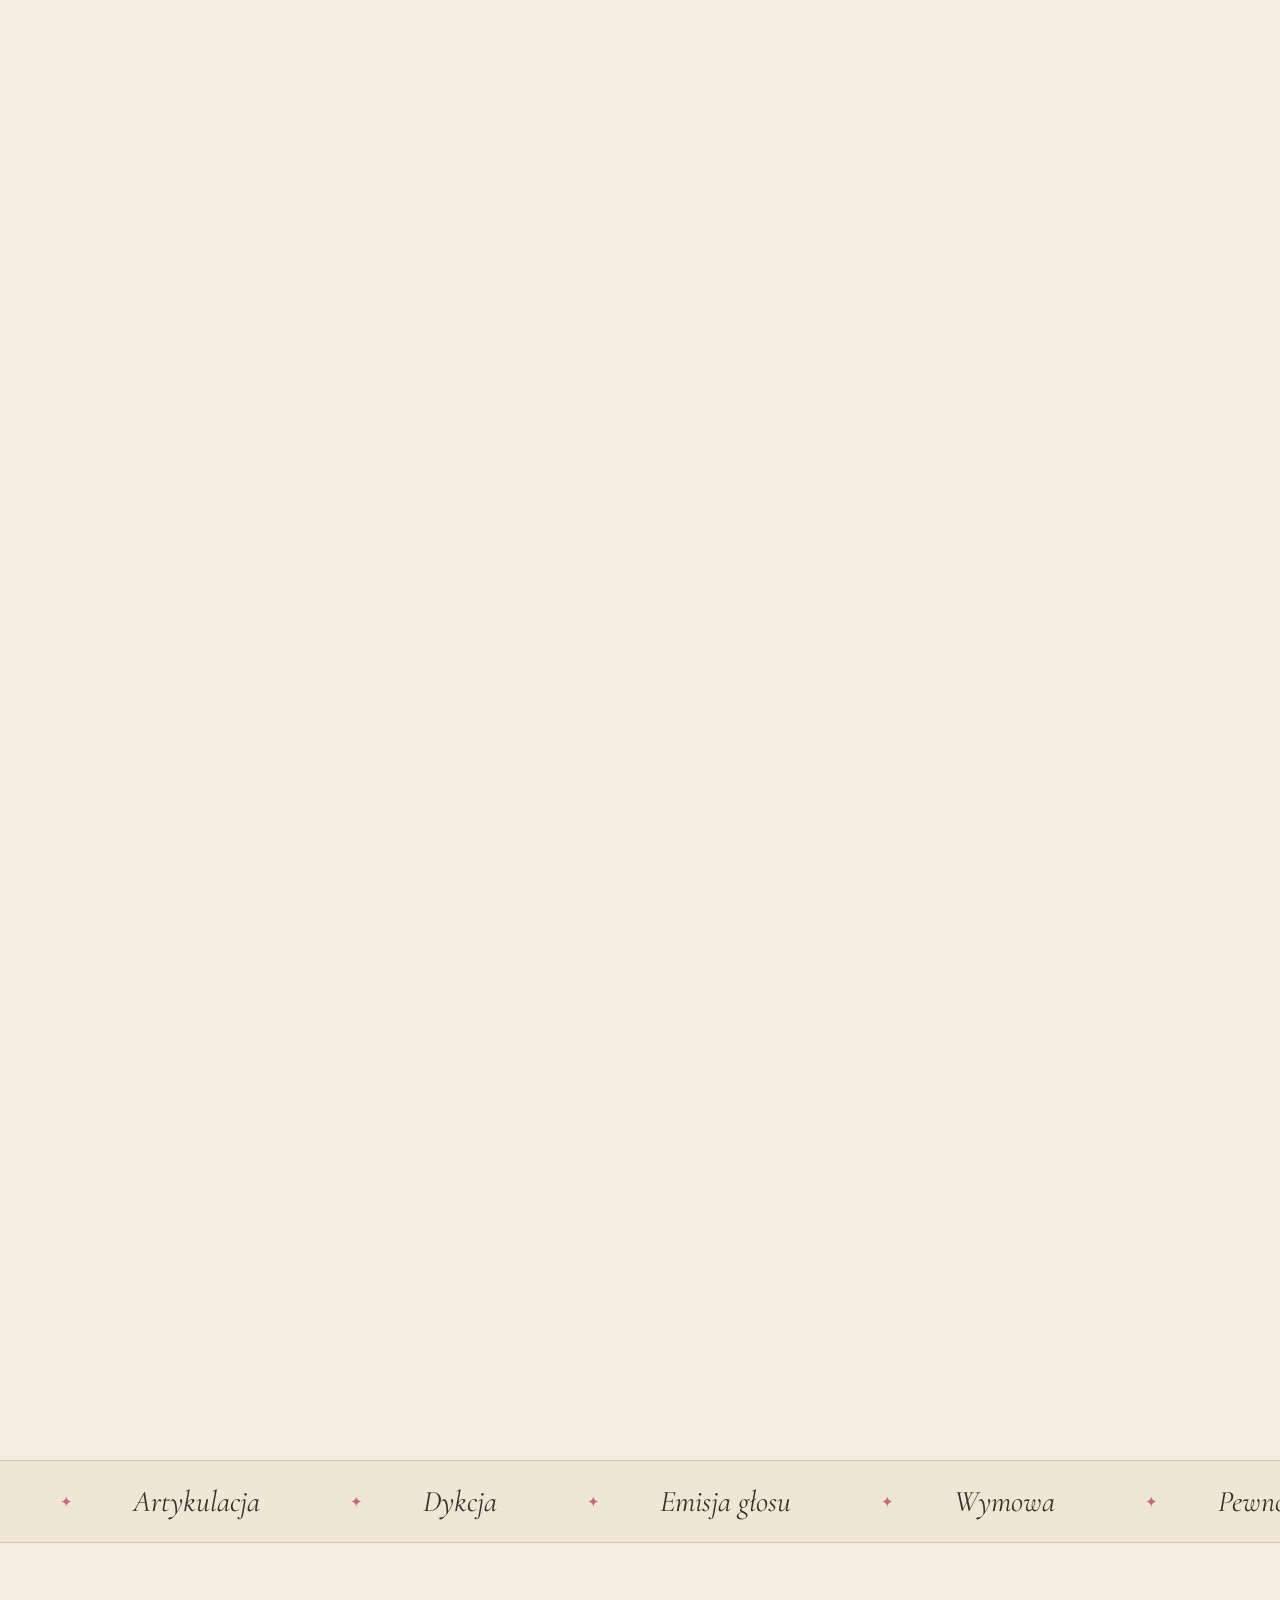
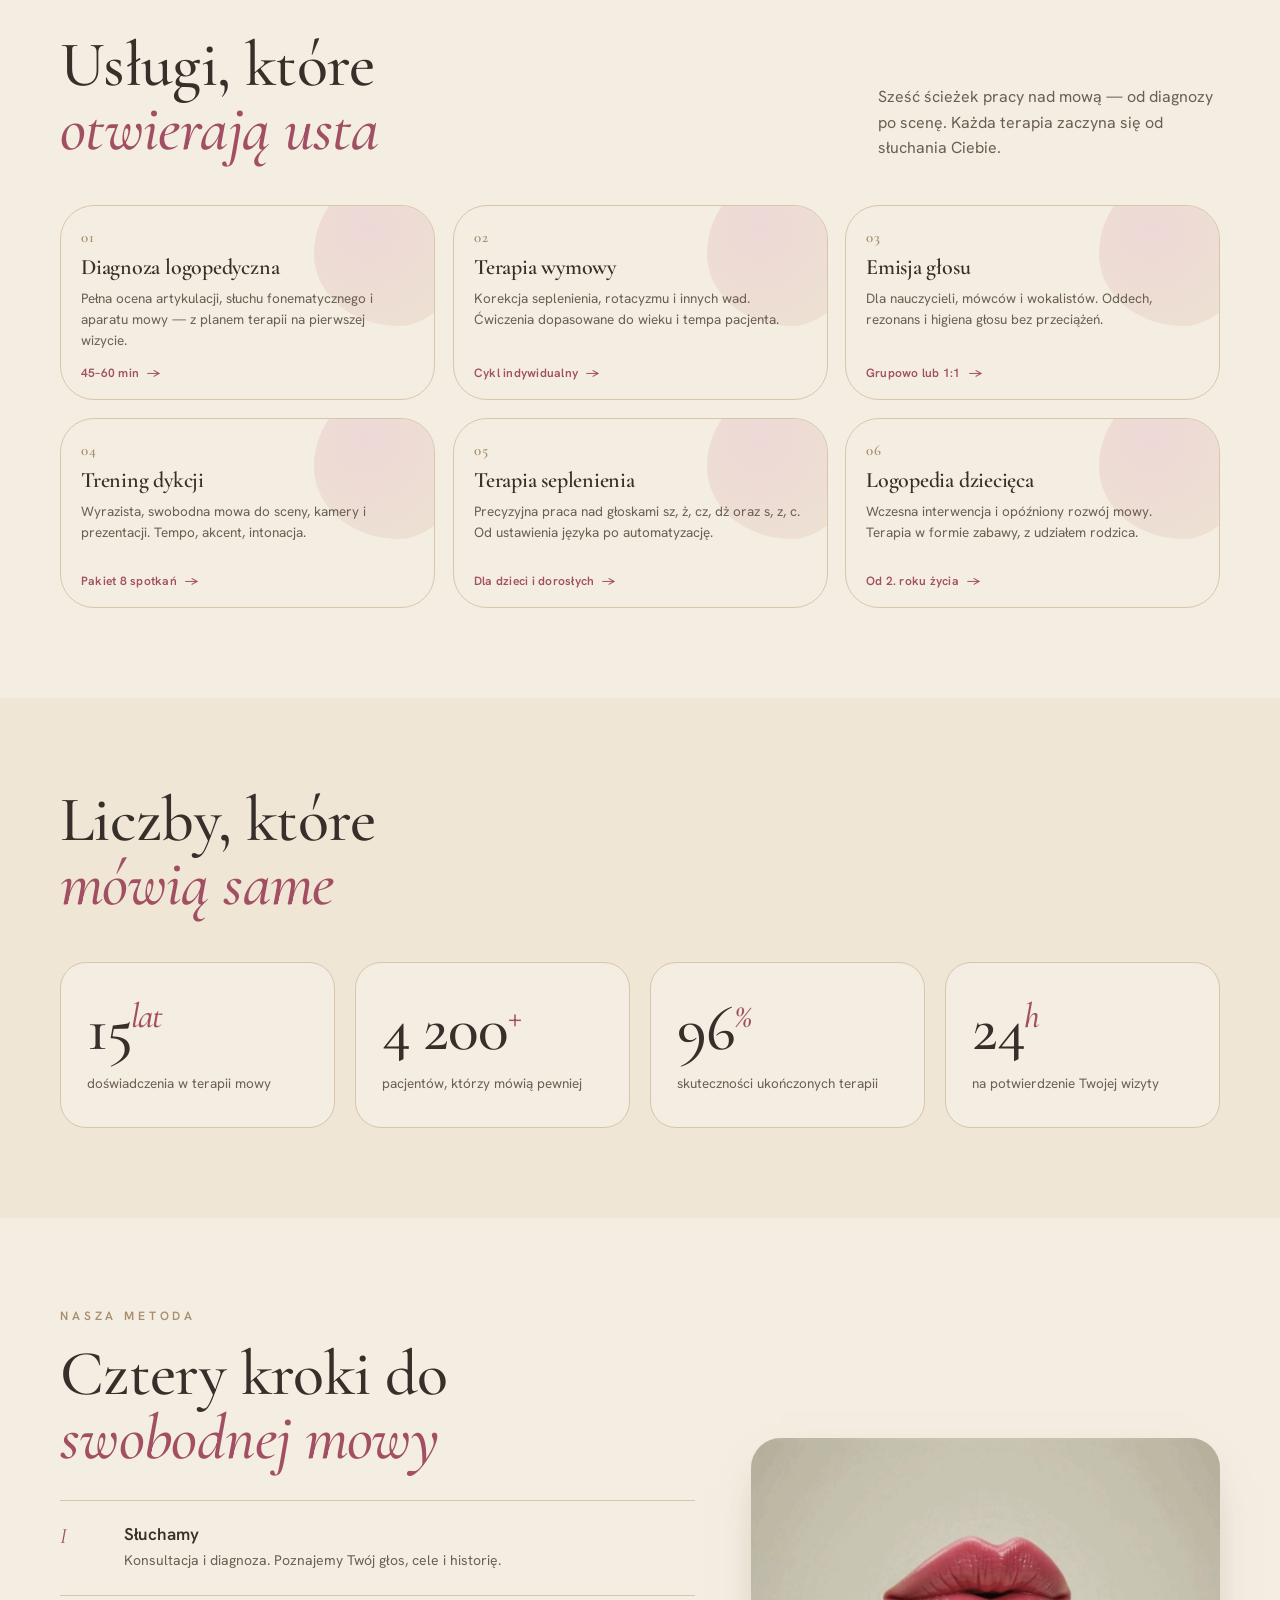
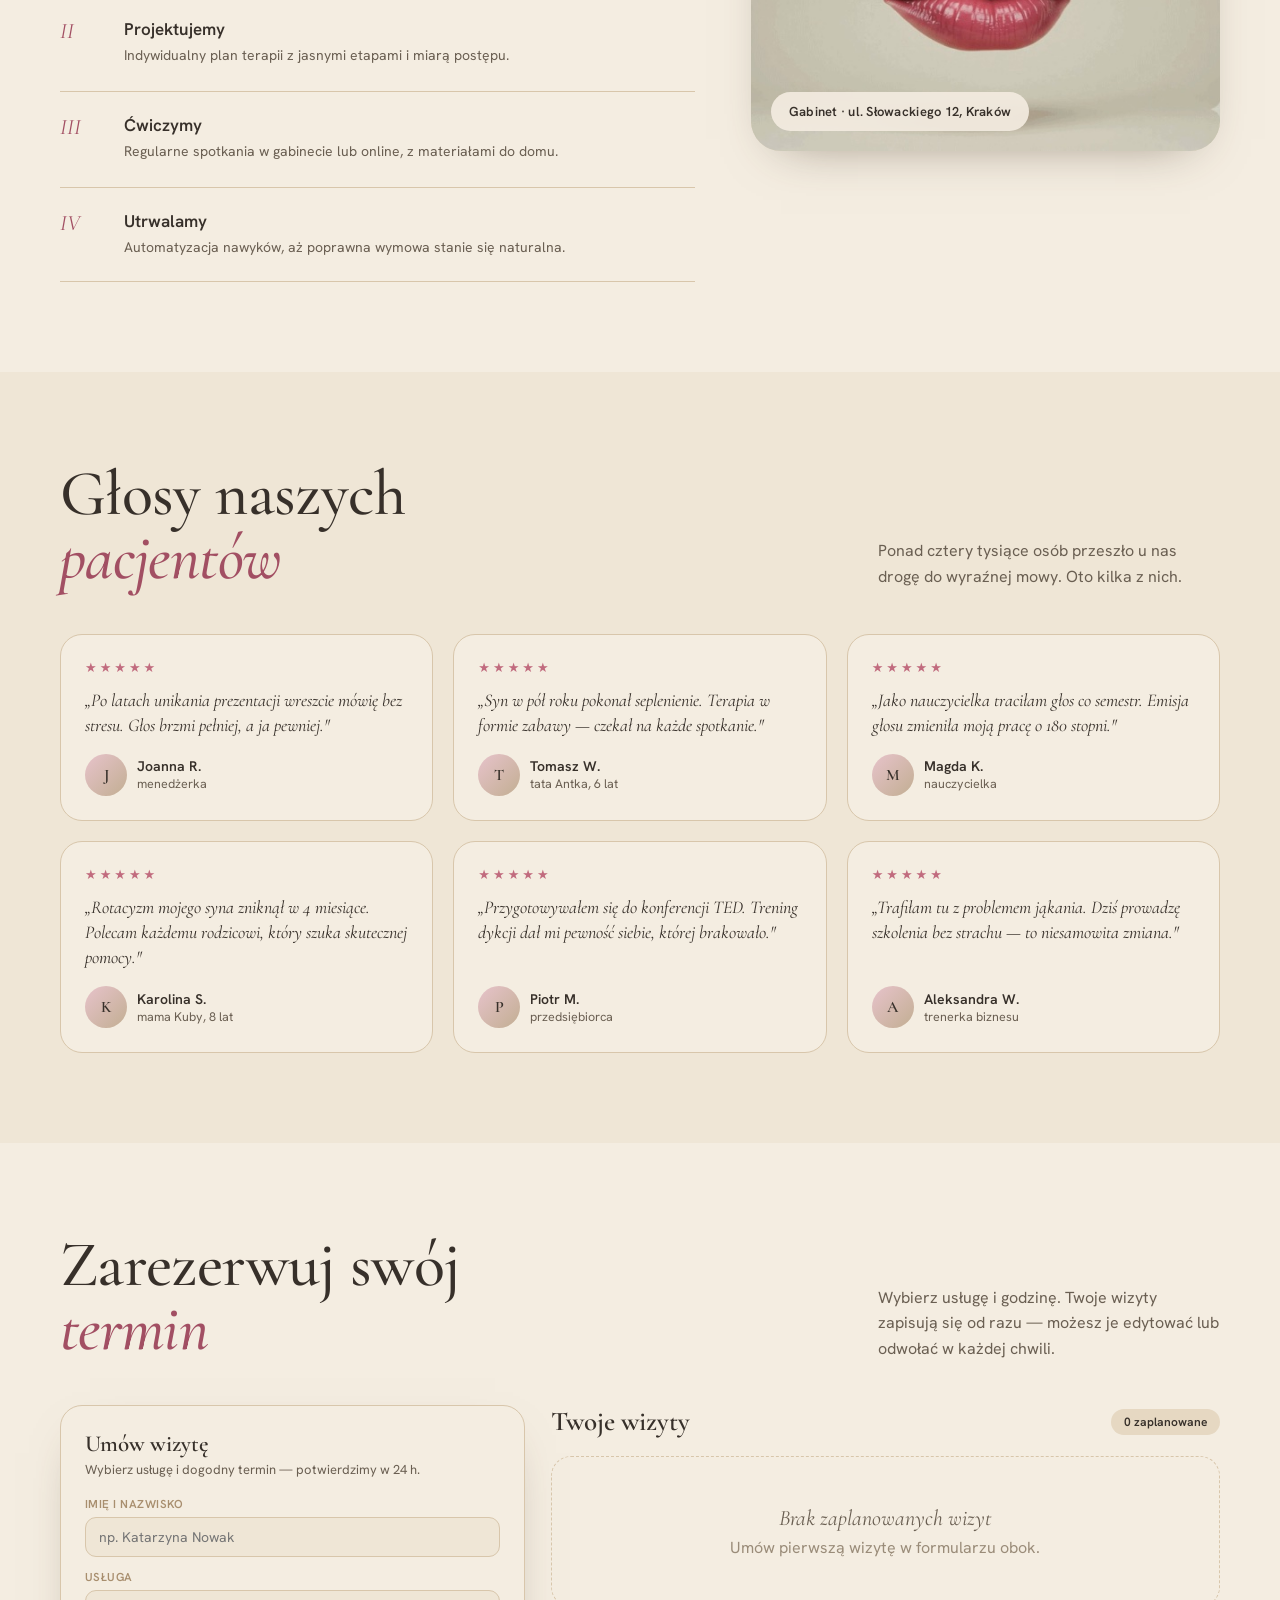
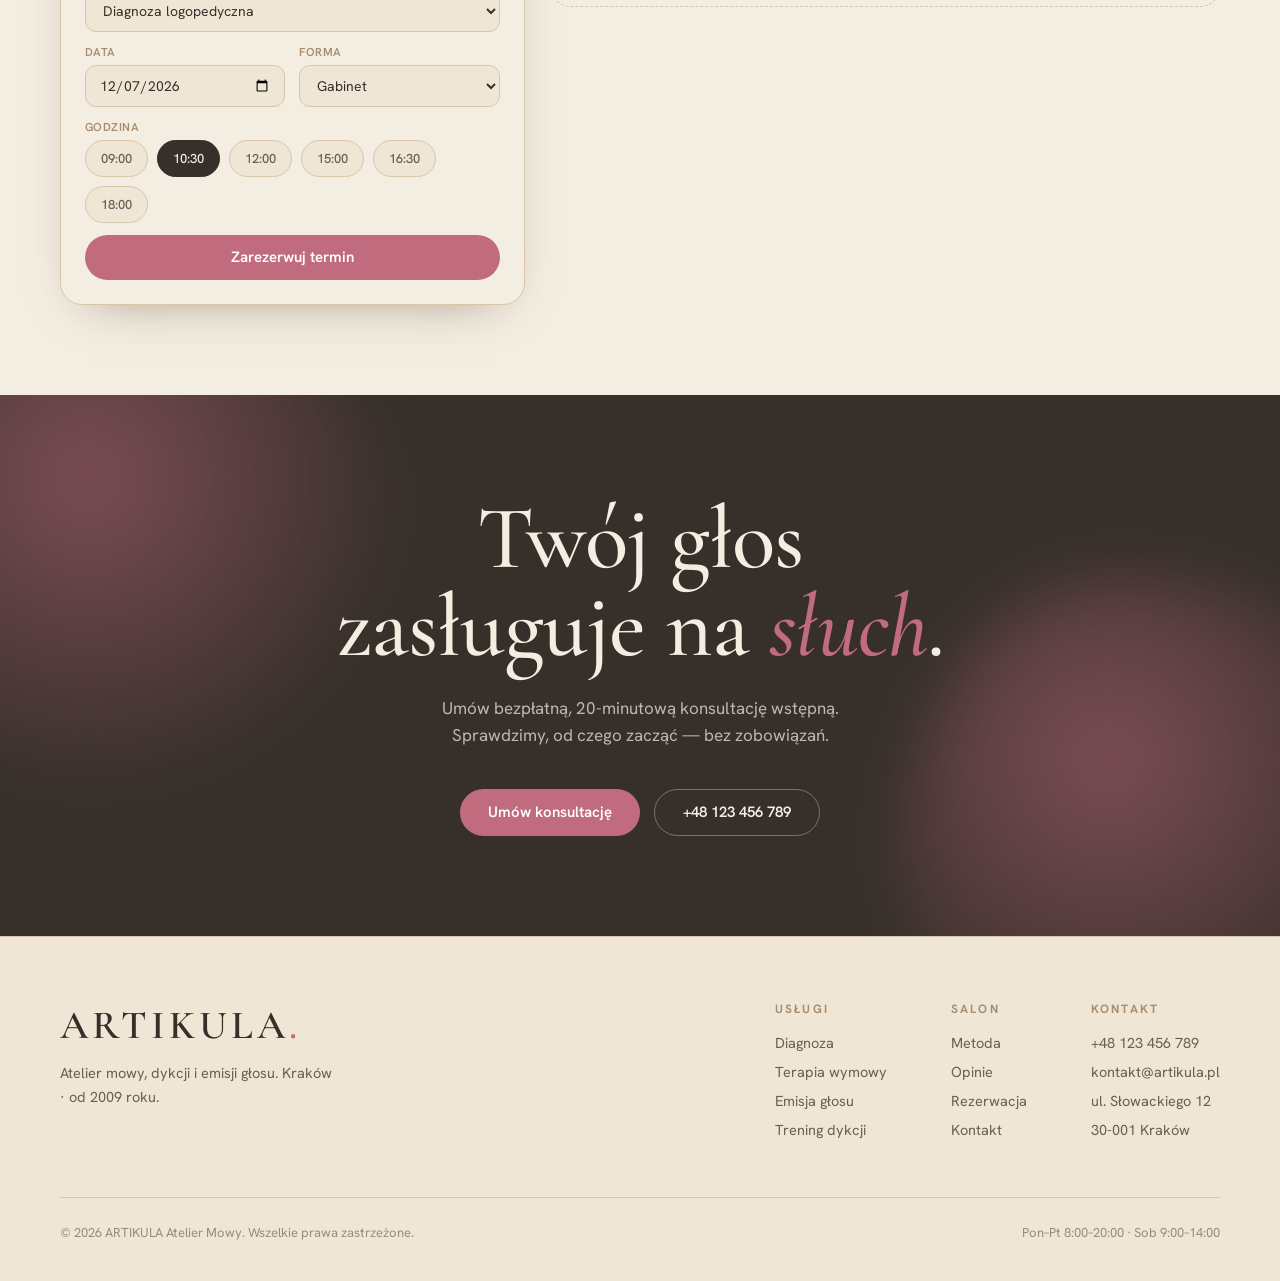
==== commit fb2938b7: "[feat]: Mobile responsive — hamburger menu, reveal fixes, booking form, journal Co-Authored-By: Clau" ====
--- a/app/public/index.html
+++ b/app/public/index.html
@@ -14,16 +14,30 @@
 <nav class="nav" id="nav">
   <div class="wrap nav-inner">
     <a class="brand" href="#top"><span class="dot"></span>ARTIKULA</a>
-    <div class="nav-links">
-      <a href="#uslugi" id="nav-uslugi">Usługi</a>
-      <a href="#metoda">Metoda</a>
-      <a href="#opinie">Opinie</a>
-      <a href="#kontakt" id="nav-kontakt">Kontakt</a>
-      <a href="#rezerwacja" class="btn btn-ghost nav-cta" style="padding:11px 22px">Zarezerwuj termin</a>
+    <div class="nav-links" id="nav-links">
+      <a href="#uslugi" id="nav-uslugi" class="nav-link">Usługi</a>
+      <a href="#metoda" class="nav-link">Metoda</a>
+      <a href="#opinie" class="nav-link">Opinie</a>
+      <a href="#kontakt" id="nav-kontakt" class="nav-link">Kontakt</a>
+      <a href="#rezerwacja" class="btn btn-ghost nav-cta nav-link" style="padding:10px 20px;font-size:13.5px">Zarezerwuj termin</a>
       <div id="nav-auth"></div>
     </div>
+    <button class="hamburger" id="hamburger" aria-label="Menu">
+      <span></span><span></span><span></span>
+    </button>
   </div>
 </nav>
+
+<!-- MOBILE MENU -->
+<div class="mobile-menu" id="mobile-menu">
+  <button class="mob-close" id="mob-close" aria-label="Zamknij menu">✕</button>
+  <a href="#uslugi" id="mob-uslugi" class="mob-link">Usługi</a>
+  <a href="#metoda" class="mob-link">Metoda</a>
+  <a href="#opinie" class="mob-link">Opinie</a>
+  <a href="#kontakt" id="mob-kontakt" class="mob-link">Kontakt</a>
+  <a href="#rezerwacja" class="mob-link mob-cta">Zarezerwuj termin</a>
+  <div id="mob-auth"></div>
+</div>
 
 <!-- HERO -->
 <section class="hero" id="hero">
--- a/app/public/styles.css
+++ b/app/public/styles.css
@@ -53,14 +53,20 @@
 /* buttons */
 .btn{display:inline-flex;align-items:center;gap:.6em;font-family:var(--sans);font-weight:600;
   font-size:15px;border:none;cursor:pointer;border-radius:var(--r-pill);
-  padding:15px 28px;transition:transform .5s var(--ease-out),background .4s,box-shadow .5s,color .4s;
-  text-decoration:none;line-height:1}
+  padding:15px 28px;transition:color .35s var(--ease-out),box-shadow .4s,border-color .35s;
+  text-decoration:none;line-height:1;position:relative;overflow:hidden;z-index:0}
+.btn::before{content:'';position:absolute;inset:0;border-radius:inherit;
+  transform:scale(0);transition:transform .45s var(--ease-out);z-index:-1}
+.btn:hover::before{transform:scale(1)}
 .btn-primary{background:var(--ink);color:var(--cream)}
-.btn-primary:hover{background:var(--rose-deep);transform:translateY(-3px);box-shadow:var(--shadow-card)}
+.btn-primary::before{background:var(--rose-deep)}
+.btn-primary:hover{color:var(--cream);box-shadow:var(--shadow-card)}
 .btn-ghost{background:transparent;color:var(--ink);border:1px solid var(--taupe)}
-.btn-ghost:hover{background:var(--ink);color:var(--cream);transform:translateY(-3px)}
+.btn-ghost::before{background:var(--ink)}
+.btn-ghost:hover{color:var(--cream);border-color:var(--ink)}
 .btn-rose{background:var(--rose);color:#fff}
-.btn-rose:hover{background:var(--rose-deep);transform:translateY(-3px);box-shadow:var(--shadow-card)}
+.btn-rose::before{background:var(--rose-deep)}
+.btn-rose:hover{color:#fff;box-shadow:var(--shadow-card)}
 
 /* ---- nav ---- */
 .nav{position:fixed;top:0;left:0;right:0;z-index:40;transition:background .5s var(--ease),
@@ -78,7 +84,45 @@
 .nav-links .btn{font-size:13.5px;padding:10px 20px}
 .nav-links #nav-auth{display:flex;align-items:center}
 .nav-links #nav-auth a,.nav-links #nav-auth button{font-size:13.5px;padding:10px 20px}
-@media(max-width:960px){.nav-links a:not(.btn):not(#nav-auth a){display:none}}
+@media(max-width:1080px){.nav-links{display:none}}
+
+/* ---- hamburger ---- */
+.hamburger{display:none;flex-direction:column;justify-content:center;gap:5px;
+  width:40px;height:40px;background:none;border:none;cursor:pointer;padding:6px;z-index:55;
+  border-radius:10px;transition:background .25s}
+.hamburger:hover{background:var(--sand)}
+.hamburger span{display:block;width:22px;height:2px;background:var(--ink);border-radius:2px;
+  transition:transform .35s var(--ease-out),opacity .25s,width .35s var(--ease-out);transform-origin:center}
+.hamburger.open span:nth-child(1){transform:translateY(7px) rotate(45deg)}
+.hamburger.open span:nth-child(2){opacity:0;width:0}
+.hamburger.open span:nth-child(3){transform:translateY(-7px) rotate(-45deg)}
+@media(max-width:1080px){.hamburger{display:flex}}
+
+/* ---- mobile menu ---- */
+.mobile-menu{position:fixed;top:0;left:0;right:0;bottom:0;z-index:50;
+  background:var(--cream);display:flex;flex-direction:column;justify-content:center;align-items:center;gap:6px;
+  padding:80px 32px 40px;
+  opacity:0;pointer-events:none;transform:translateY(-12px);
+  transition:opacity .35s var(--ease-out),transform .35s var(--ease-out)}
+.mobile-menu.open{opacity:1;pointer-events:auto;transform:none}
+.mob-link{font-family:var(--serif);font-size:clamp(26px,7vw,40px);font-weight:500;
+  color:var(--ink);text-decoration:none;letter-spacing:-.01em;
+  padding:10px 0;width:100%;text-align:center;
+  border-bottom:1px solid var(--sand-deep);
+  transition:color .25s,padding-left .25s var(--ease-out)}
+.mob-link:last-of-type{border-bottom:none}
+.mob-link:hover{color:var(--rose-deep);padding-left:10px}
+.mob-cta{margin-top:18px;background:var(--ink);color:var(--cream)!important;
+  border-radius:var(--r-pill);padding:16px 32px!important;font-size:16px!important;
+  font-family:var(--sans)!important;font-weight:600;letter-spacing:.02em;border:none;width:auto;
+  transition:background .3s,color .3s}
+.mob-cta:hover{background:var(--rose-deep);padding-left:32px!important}
+#mob-auth{margin-top:12px;display:flex;justify-content:center}
+.mob-close{position:absolute;top:22px;right:22px;width:44px;height:44px;
+  background:none;border:1px solid var(--sand-deep);border-radius:50%;cursor:pointer;
+  font-size:18px;color:var(--ink-soft);display:flex;align-items:center;justify-content:center;
+  transition:background .25s,color .25s,border-color .25s}
+.mob-close:hover{background:var(--ink);color:var(--cream);border-color:var(--ink)}
 
 /* ---- hero ---- */
 .hero{position:relative;height:340vh}
@@ -128,15 +172,18 @@
 .sec-lead{max-width:38ch;color:var(--ink-soft);font-size:16px;line-height:1.6}
 
 /* reveal */
-.reveal{opacity:0;transform:translateY(34px);transition:opacity 1s var(--ease-out),transform 1.1s var(--ease-out)}
+.reveal{opacity:0;transform:translateY(28px);transition:opacity .75s var(--ease-out),transform .85s var(--ease-out)}
 .reveal.in{opacity:1;transform:none}
+@media(max-width:720px){
+  .reveal{transform:translateY(18px);transition:opacity .5s var(--ease-out),transform .55s var(--ease-out)}
+}
 
 /* ---- service cards (morph / rotate / float) ---- */
 .cards{display:grid;grid-template-columns:repeat(3,1fr);gap:18px}
-@media(max-width:980px){.cards{grid-template-columns:1fr 1fr}}
-@media(max-width:620px){.cards{grid-template-columns:1fr}}
+@media(max-width:1080px){.cards{grid-template-columns:1fr 1fr}}
+@media(max-width:580px){.cards{grid-template-columns:1fr}}
 .card{position:relative;background:var(--cream);border:1px solid var(--sand-deep);
-  border-radius:34px 34px 34px 34px;padding:26px 24px 22px;min-height:220px;
+  border-radius:34px 34px 34px 34px;padding:22px 20px 18px;min-height:190px;
   display:flex;flex-direction:column;overflow:hidden;cursor:pointer;
   transition:transform .6s var(--ease-out),box-shadow .6s var(--ease-out),
     border-radius 1.1s var(--ease),border-color .5s,background .6s;
@@ -165,7 +212,7 @@
 
 /* floating accent */
 .float{animation:float 7s var(--ease) infinite}
-@keyframes float{0%,100%{transform:translateY(0)}50%{transform:translateY(-16px)}}
+@keyframes float{0%,100%{transform:translateY(0)}50%{transform:translateY(-8px)}}
 
 /* ---- stats ---- */
 .stats{display:grid;grid-template-columns:repeat(4,1fr);gap:20px}
@@ -180,10 +227,10 @@
 .stat-lab{margin-top:12px;font-size:13.5px;color:var(--ink-soft);line-height:1.5}
 
 /* ---- approach split ---- */
-.split{display:grid;grid-template-columns:1.05fr .95fr;gap:56px;align-items:center}
+.split{display:grid;grid-template-columns:1.15fr .85fr;gap:56px;align-items:center}
 @media(max-width:900px){.split{grid-template-columns:1fr;gap:34px}}
-.split-media{position:relative;border-radius:30px;overflow:hidden;aspect-ratio:4/5;
-  background:var(--sand);box-shadow:var(--shadow-card)}
+.split-media{position:relative;border-radius:30px;overflow:hidden;aspect-ratio:3/2;
+  background:var(--sand);box-shadow:var(--shadow-card);max-height:380px}
 .split-media img{width:100%;height:100%;object-fit:cover;display:block;
   transition:transform 1.4s var(--ease-out)}
 .split-media:hover img{transform:scale(1.06)}
@@ -200,17 +247,17 @@
 .step p{font-size:14px;color:var(--ink-soft);line-height:1.55}
 
 /* ---- booking CRUD ---- */
-.booking{display:grid;grid-template-columns:.82fr 1.18fr;gap:34px;align-items:start}
+.booking{display:grid;grid-template-columns:.82fr 1.18fr;gap:26px;align-items:start}
 @media(max-width:900px){.booking{grid-template-columns:1fr}}
-.panel{background:var(--cream);border:1px solid var(--sand-deep);border-radius:28px;padding:32px;
+.panel{background:var(--cream);border:1px solid var(--sand-deep);border-radius:22px;padding:24px;
   box-shadow:var(--shadow-card)}
-.panel h3{font-family:var(--serif);font-size:27px;font-weight:600;margin-bottom:4px}
-.panel .muted{font-size:13.5px;color:var(--ink-soft);margin-bottom:24px}
-.field{margin-bottom:16px}
-.field label{display:block;font-size:12px;font-weight:600;letter-spacing:.04em;text-transform:uppercase;
-  color:var(--clay);margin-bottom:8px}
-.field input,.field select{width:100%;font-family:var(--sans);font-size:15px;color:var(--ink);
-  background:var(--cream-2);border:1px solid var(--sand-deep);border-radius:13px;padding:13px 15px;
+.panel h3{font-family:var(--serif);font-size:23px;font-weight:600;margin-bottom:3px}
+.panel .muted{font-size:13px;color:var(--ink-soft);margin-bottom:18px}
+.field{margin-bottom:12px}
+.field label{display:block;font-size:11.5px;font-weight:600;letter-spacing:.04em;text-transform:uppercase;
+  color:var(--clay);margin-bottom:6px}
+.field input,.field select{width:100%;font-family:var(--sans);font-size:14px;color:var(--ink);
+  background:var(--cream-2);border:1px solid var(--sand-deep);border-radius:11px;padding:10px 13px;
   transition:border-color .3s,box-shadow .3s;outline:none}
 .field input:focus,.field select:focus{border-color:var(--rose);box-shadow:0 0 0 3px var(--rose-soft)}
 .field input.err{border-color:var(--rose-deep);box-shadow:0 0 0 3px rgba(162,79,99,.18)}
@@ -257,14 +304,15 @@
 .toast .tdot{width:7px;height:7px;border-radius:50%;background:var(--rose)}
 
 /* ---- testimonials ---- */
-.quotes{display:grid;grid-template-columns:repeat(3,1fr);gap:24px}
-@media(max-width:880px){.quotes{grid-template-columns:1fr}}
-.quote{background:var(--cream);border:1px solid var(--sand-deep);border-radius:26px;padding:28px;
+.quotes{display:grid;grid-template-columns:repeat(3,1fr);gap:20px}
+@media(max-width:880px){.quotes{grid-template-columns:1fr 1fr}}
+@media(max-width:600px){.quotes{grid-template-columns:1fr}}
+.quote{background:var(--cream);border:1px solid var(--sand-deep);border-radius:22px;padding:24px;
   transition:transform .6s var(--ease-out),box-shadow .6s;display:flex;flex-direction:column}
-.quote:hover{transform:translateY(-8px) rotate(1deg);box-shadow:var(--shadow-soft)}
-.quote .stars{color:var(--rose);letter-spacing:3px;font-size:14px;margin-bottom:16px}
-.quote p{font-family:var(--serif);font-size:21px;line-height:1.4;color:var(--ink);font-style:italic}
-.quote .who{margin-top:22px;display:flex;align-items:center;gap:12px}
+.quote:hover{transform:translateY(-6px) rotate(.8deg);box-shadow:var(--shadow-soft)}
+.quote .stars{color:var(--rose);letter-spacing:3px;font-size:13px;margin-bottom:12px}
+.quote p{font-family:var(--serif);font-size:18px;line-height:1.4;color:var(--ink);font-style:italic;flex:1}
+.quote .who{margin-top:16px;display:flex;align-items:center;gap:10px}
 .quote .av{width:42px;height:42px;border-radius:50%;background:linear-gradient(135deg,var(--rose-soft),var(--taupe));
   display:flex;align-items:center;justify-content:center;font-family:var(--serif);font-weight:600;color:var(--ink)}
 .quote .who .nm{font-size:14px;font-weight:600}
@@ -299,3 +347,48 @@
 .foot-col a:hover{color:var(--rose-deep)}
 .foot-bot{display:flex;justify-content:space-between;gap:20px;flex-wrap:wrap;
   padding-top:26px;border-top:1px solid var(--sand-deep);font-size:13px;color:var(--ink-faint)}
+
+/* ---- tablet portrait + all phones ---- */
+@media(max-width:900px){
+  /* booking form date+mode always stacked below 900px (covers iPad portrait 768px) */
+  .field[style*="grid-template-columns"]{display:block!important}
+  .field[style*="grid-template-columns"] > div + div{margin-top:12px}
+
+  .b-item{flex-wrap:wrap;gap:12px}
+  .b-date{border-right:none;padding-right:0;flex-direction:row;align-items:center;
+    display:flex;gap:6px;min-width:auto}
+  .b-date .d{font-size:22px}
+  .b-date .m{font-size:11px;margin-top:0}
+}
+
+/* ---- phone / small tablet ---- */
+@media(max-width:720px){
+  .section{padding:60px 0}
+  .sec-head{flex-direction:column;align-items:flex-start;gap:14px;margin-bottom:30px}
+  .hero-h1{font-size:clamp(38px,10vw,68px)}
+
+  .quote p{font-size:16px}
+
+  .cta{padding:70px 0}
+  .cta-actions{flex-direction:column;align-items:center}
+  .cta-actions .btn{width:min(280px,100%);justify-content:center}
+
+  .foot-top{flex-direction:column;gap:28px}
+  .foot-cols{flex-direction:column;gap:28px}
+
+  .step{gap:14px;padding:18px 0}
+  .step h4{font-size:15px}
+
+  .float{animation:none}
+  .marquee-track span{font-size:22px}
+}
+
+/* ---- phone only ---- */
+@media(max-width:480px){
+  .hero-cta{flex-direction:column;align-items:center}
+  .hero-cta .btn{width:min(260px,100%);justify-content:center}
+  .chips{gap:7px}
+  .chip-sel{padding:8px 12px;font-size:12px}
+  .b-actions{gap:6px}
+  .b-main .svc{font-size:14px}
+}
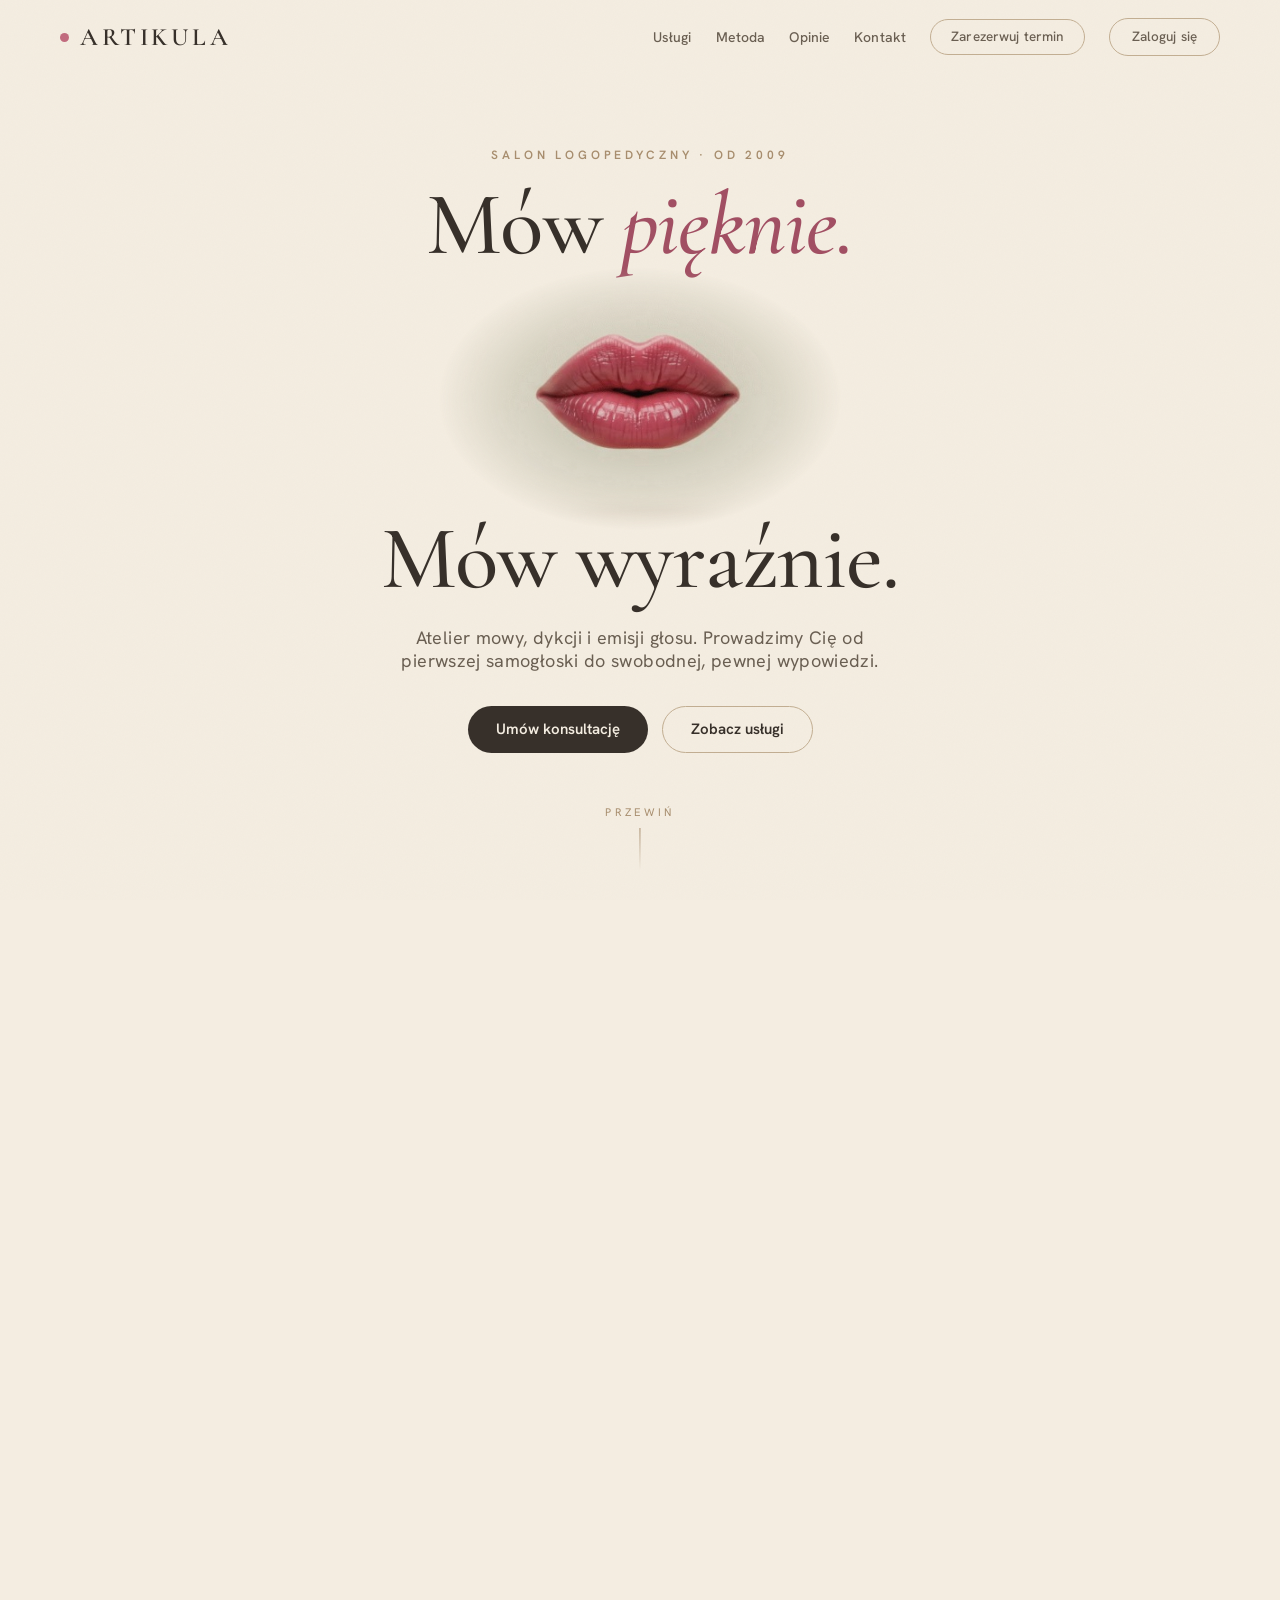
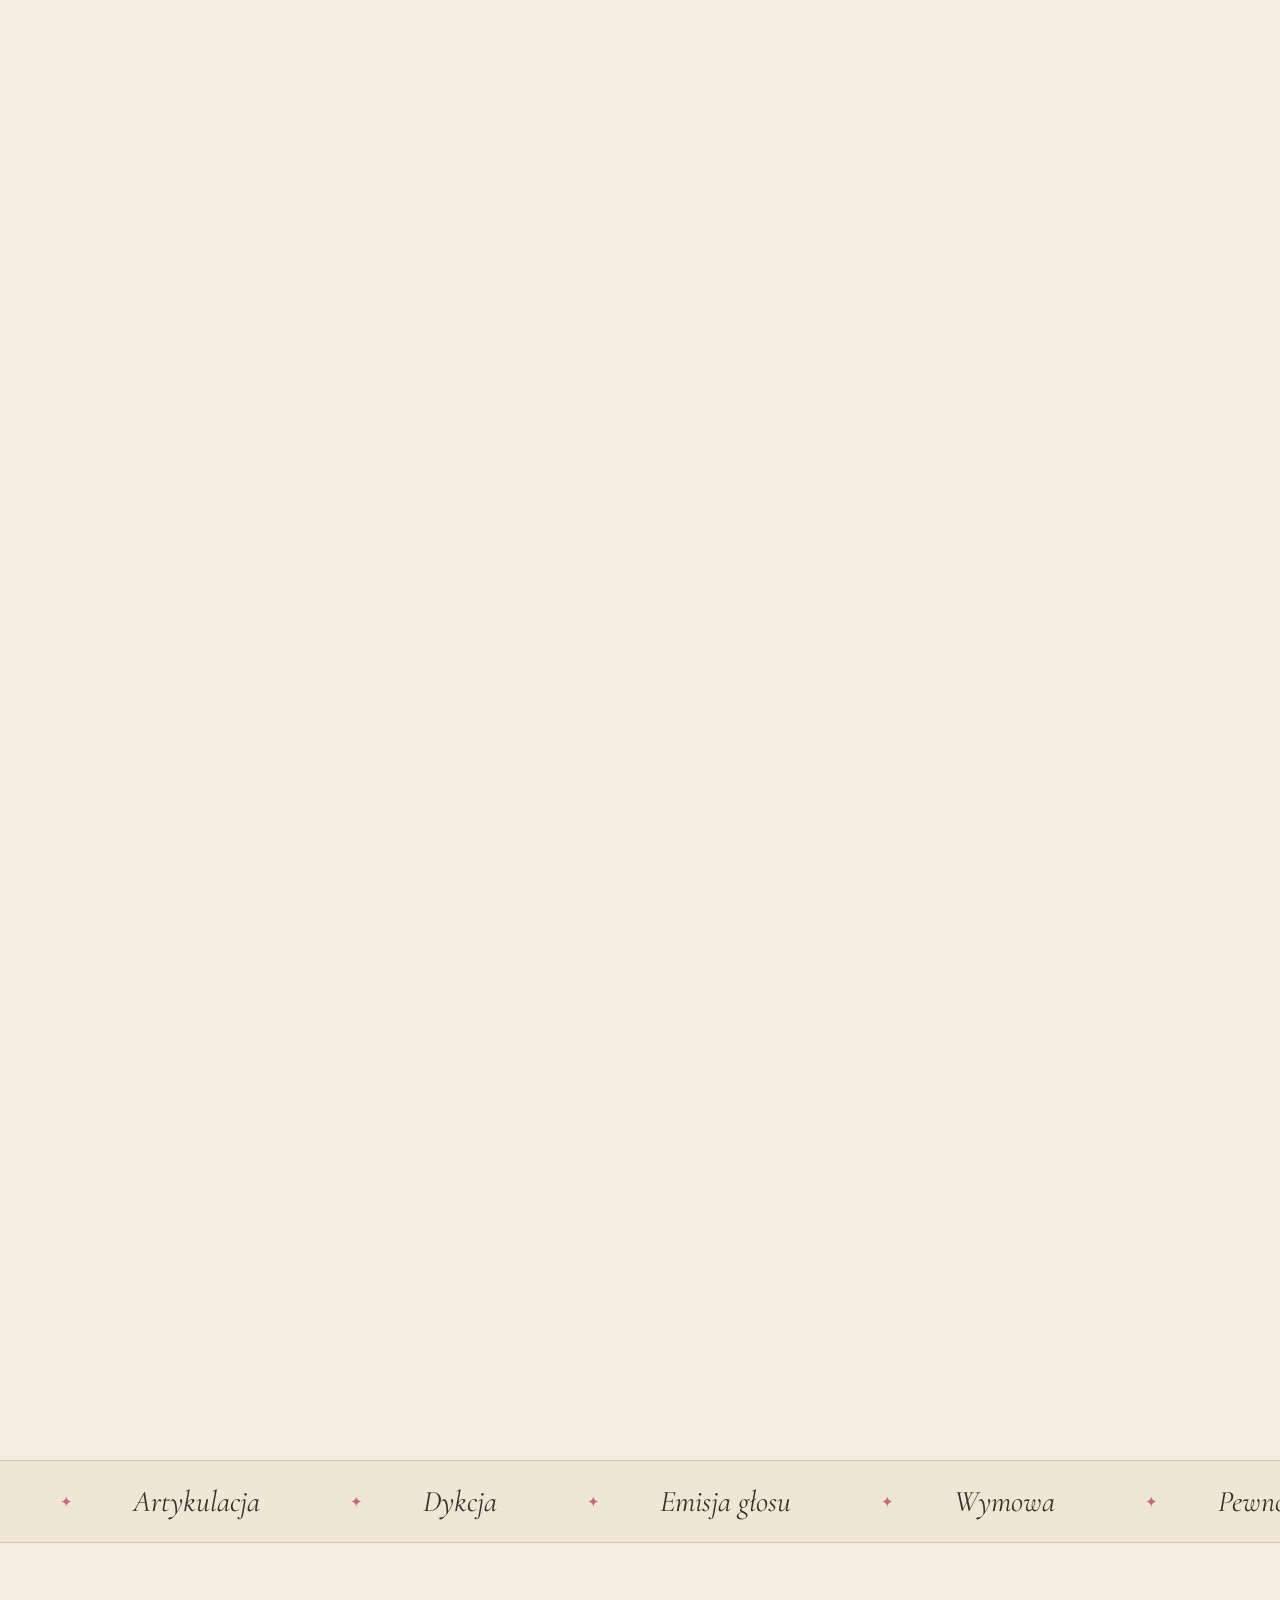
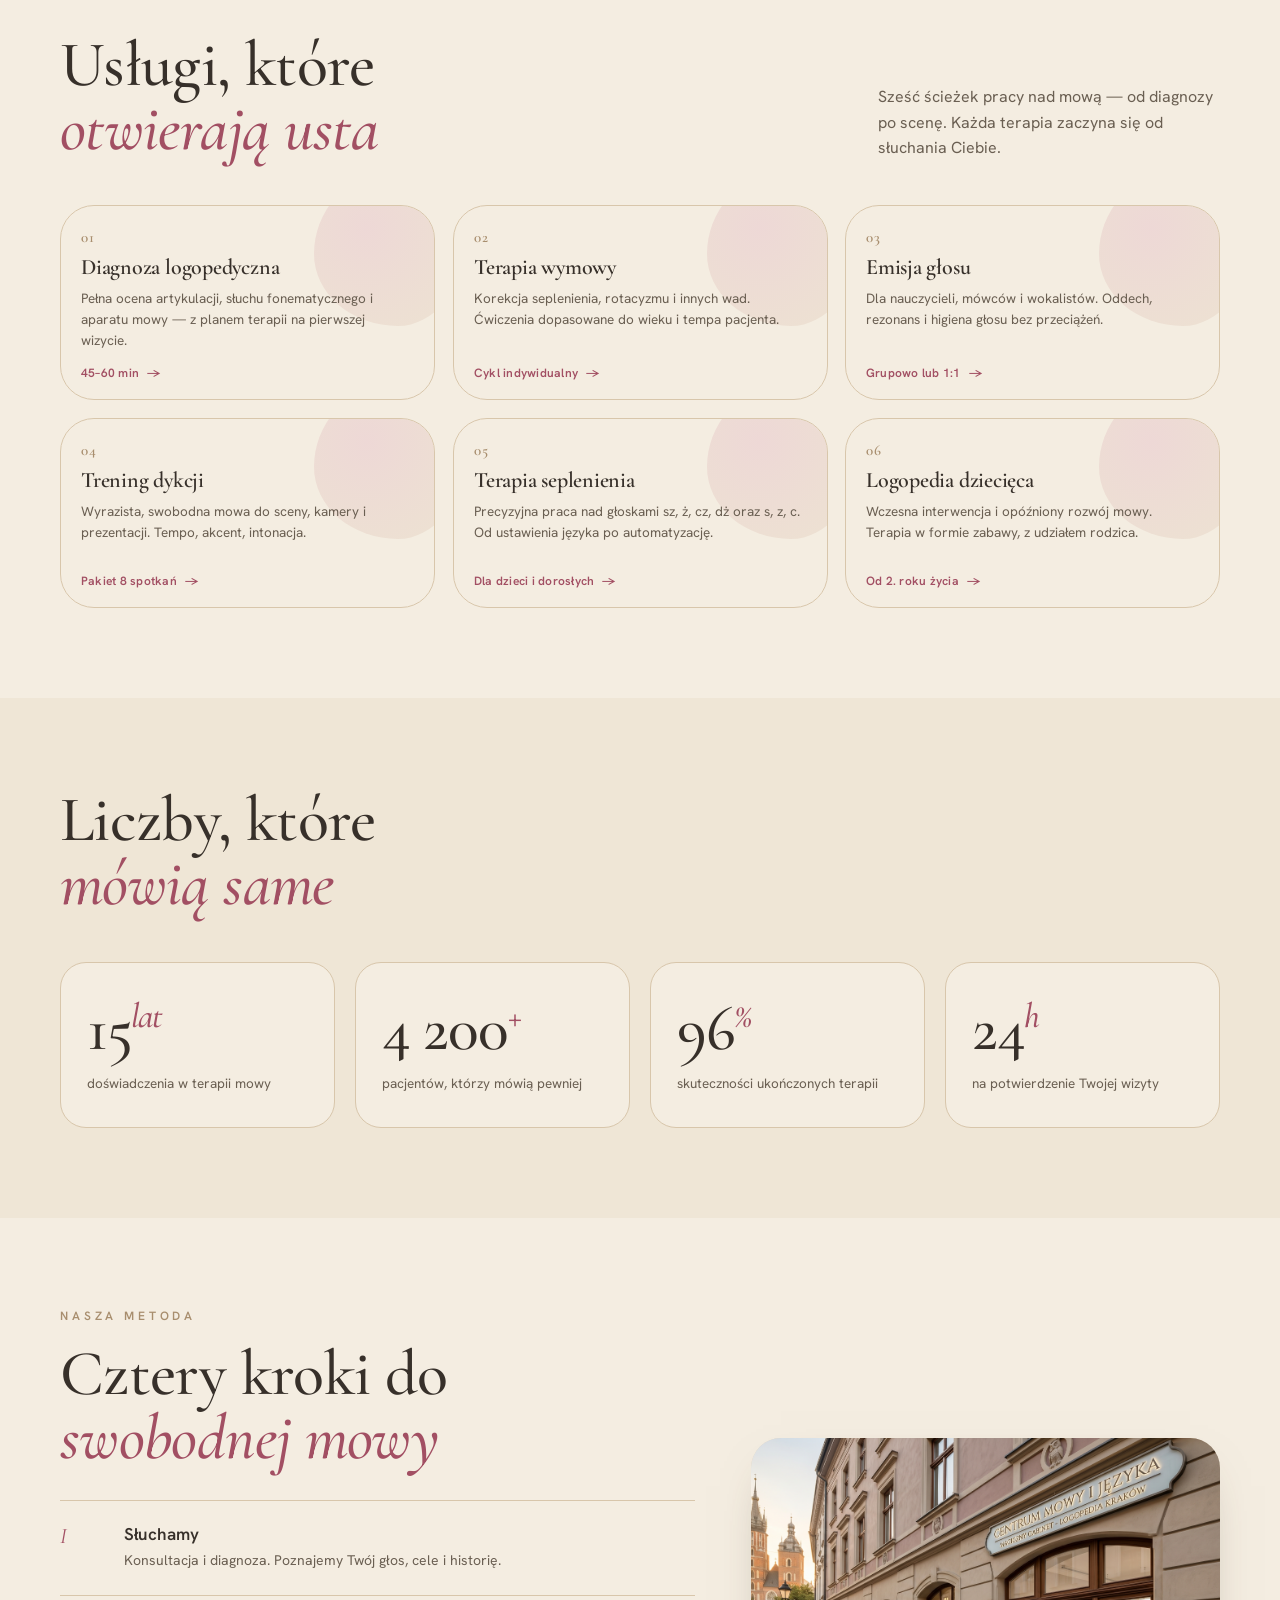
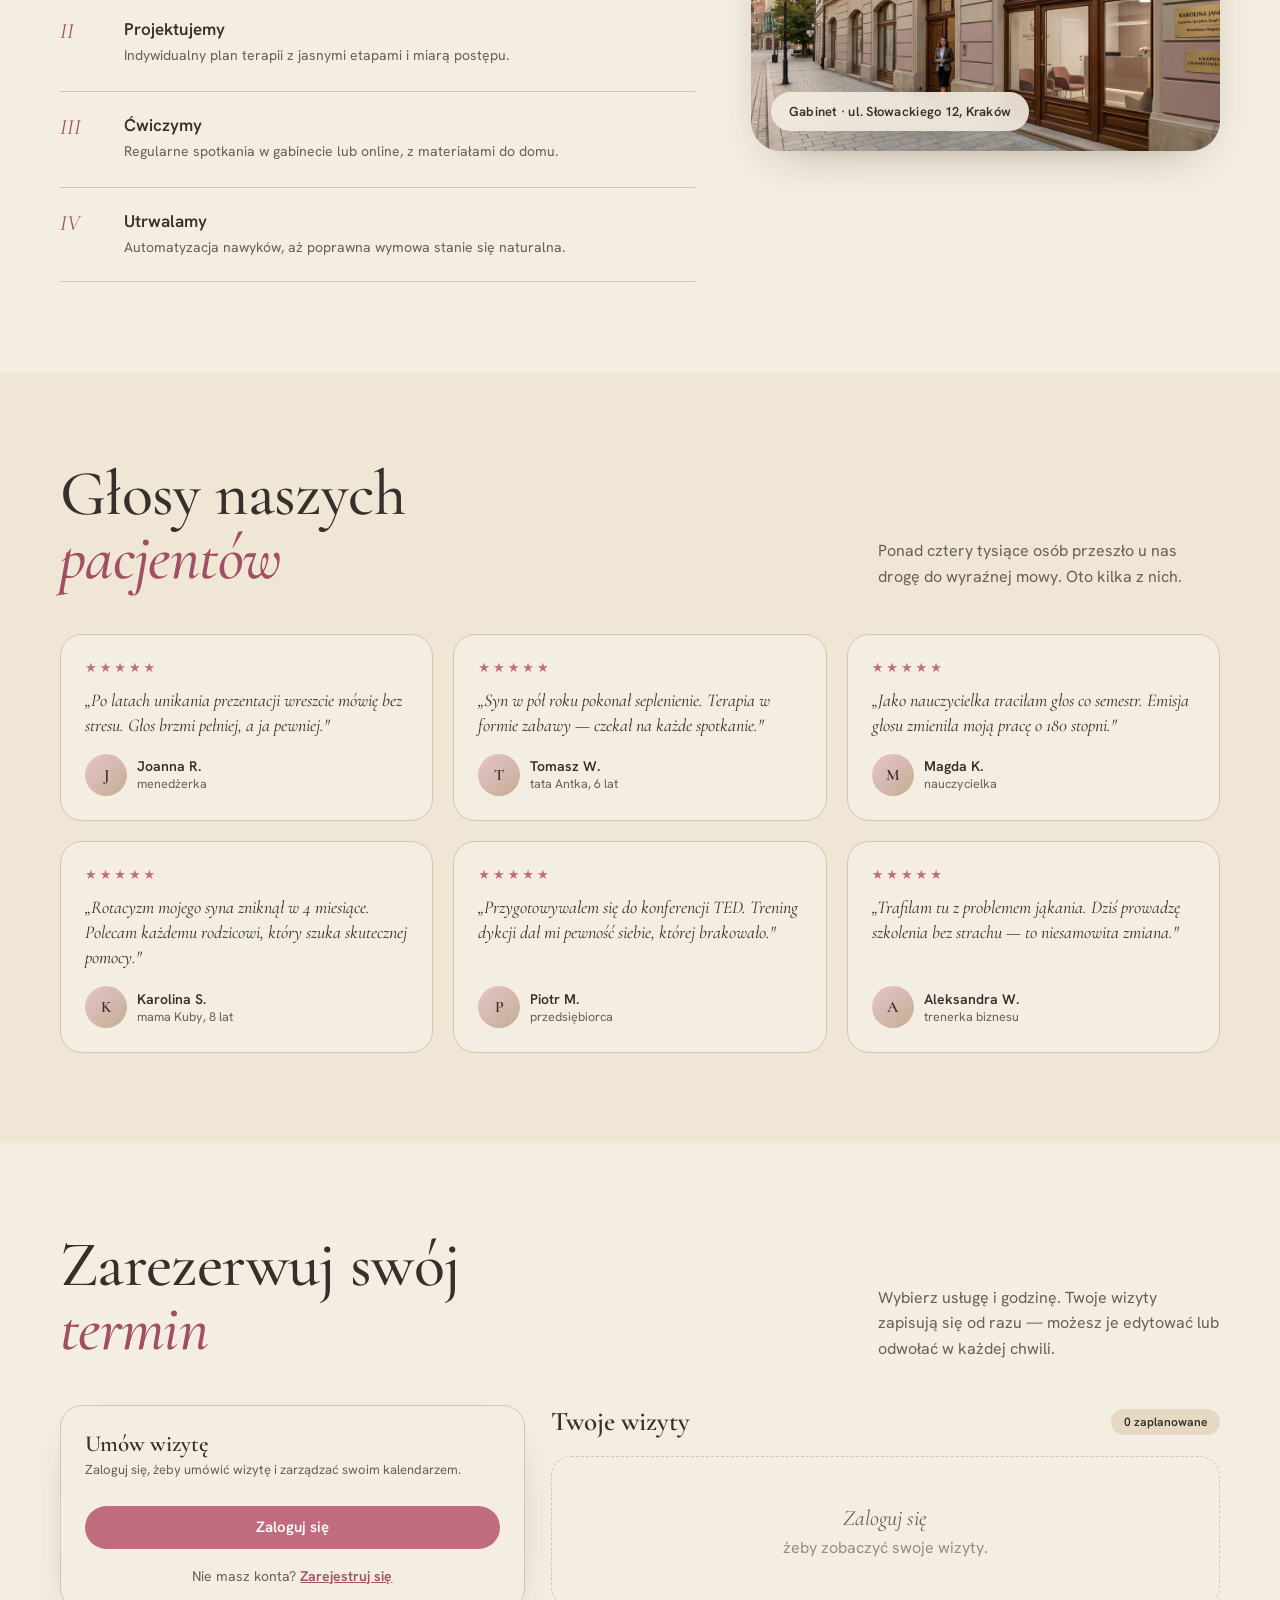
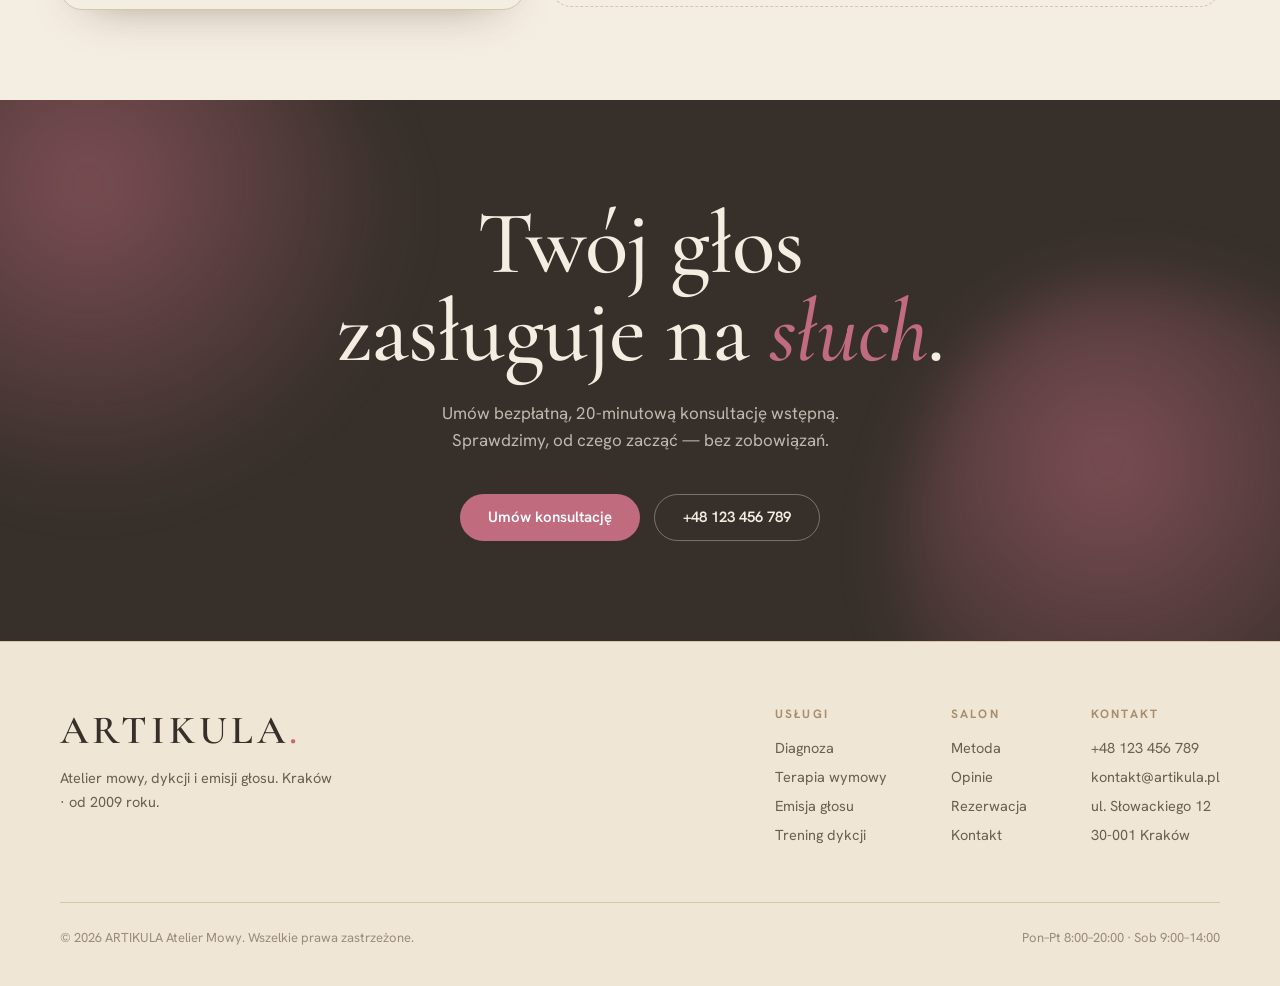
==== commit 96c2a668: "[tests+frontend]: PHPUnit test suite + API integration replacing localStorage - 14 automated tests (" ====
--- a/app/public/index.html
+++ b/app/public/index.html
@@ -149,8 +149,8 @@
             <div>
               <label for="f-mode">Forma</label>
               <select id="f-mode">
-                <option>Gabinet</option>
-                <option>Online</option>
+                <option value="stacjonarnie">Gabinet</option>
+                <option value="online">Online</option>
               </select>
             </div>
           </div>
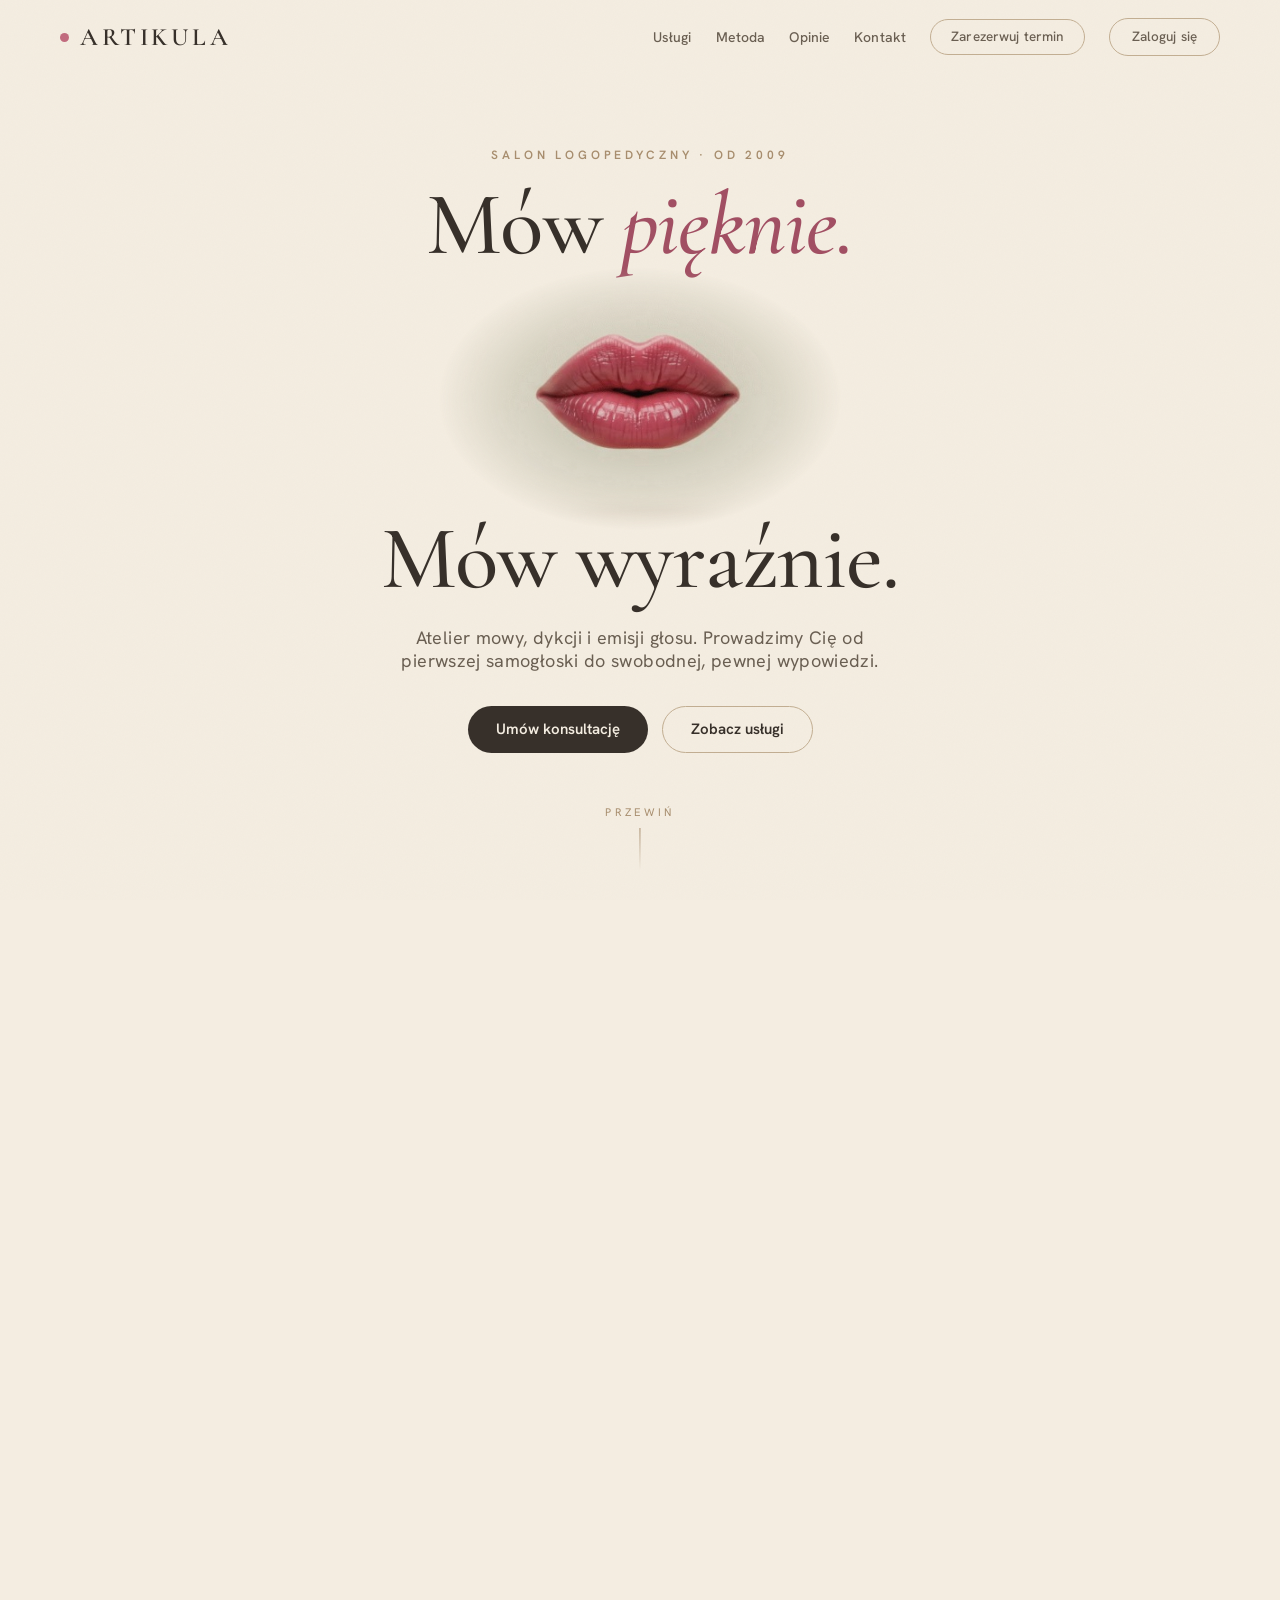
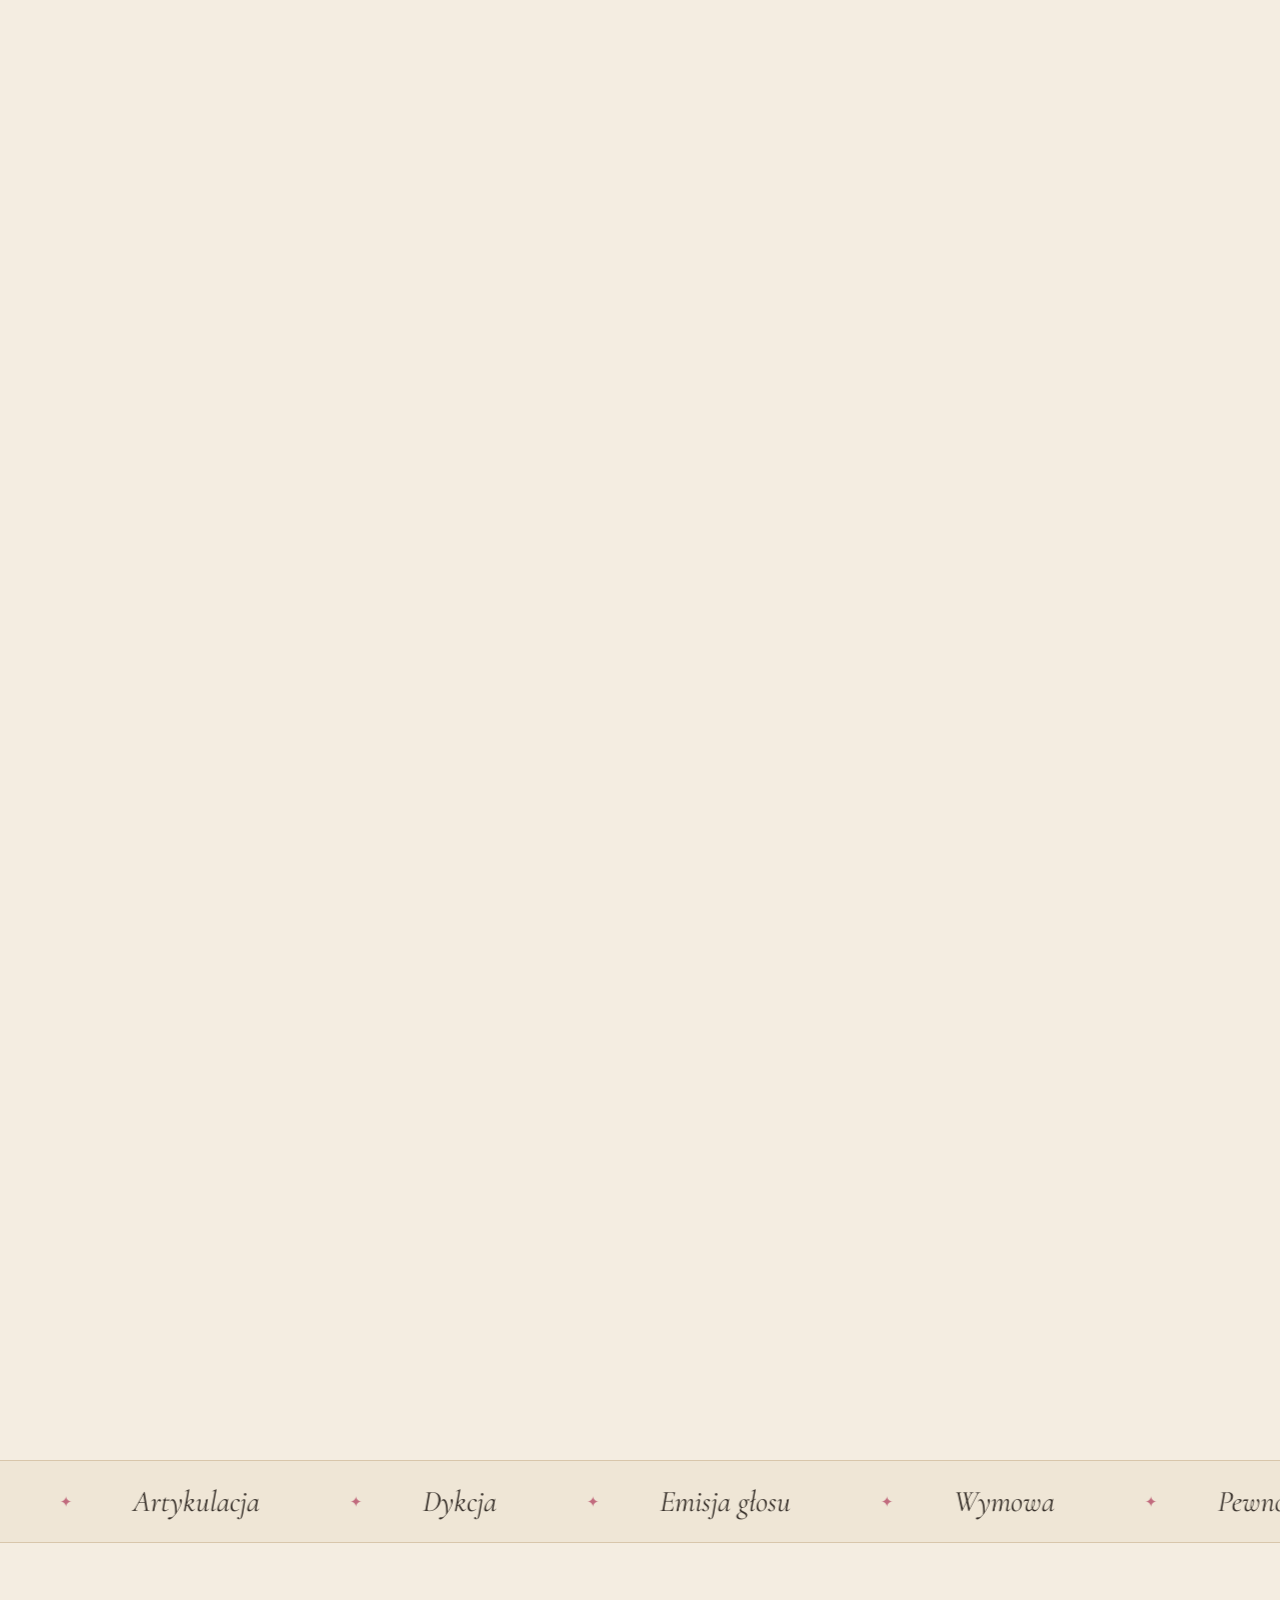
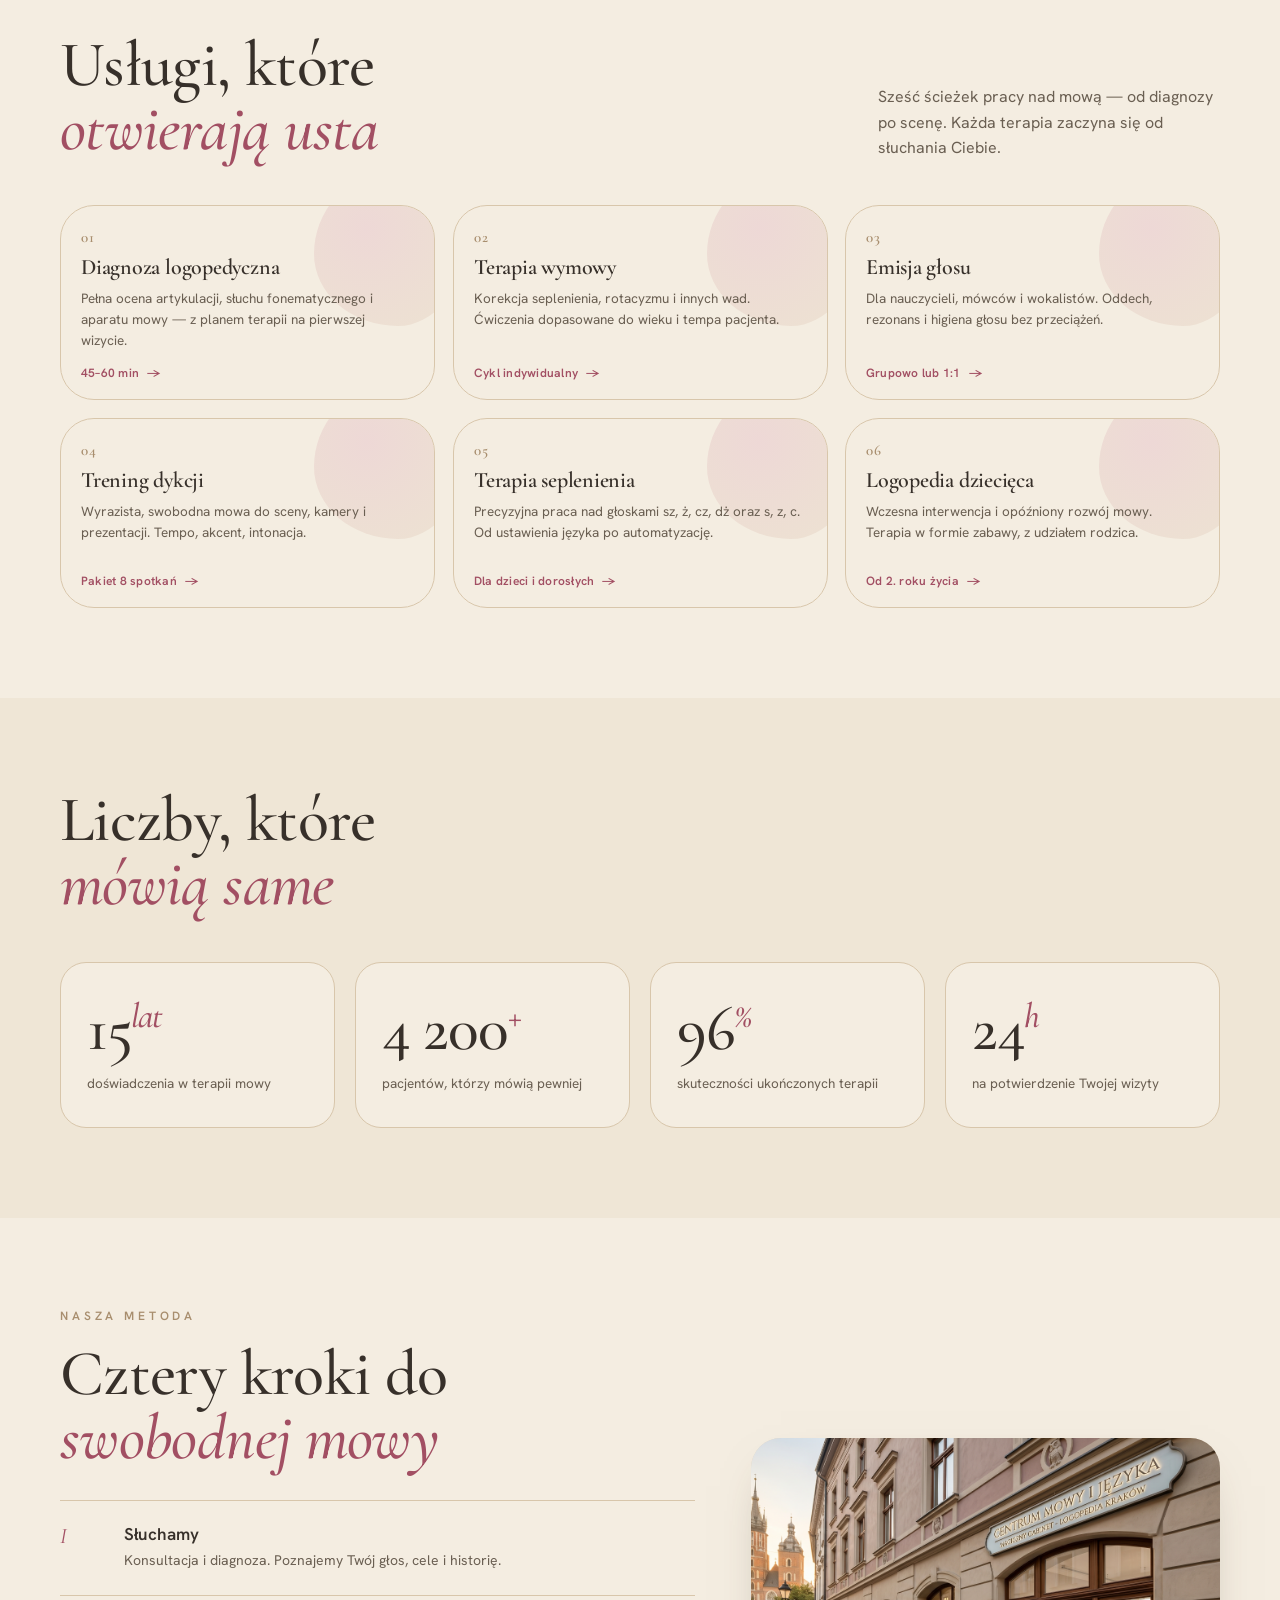
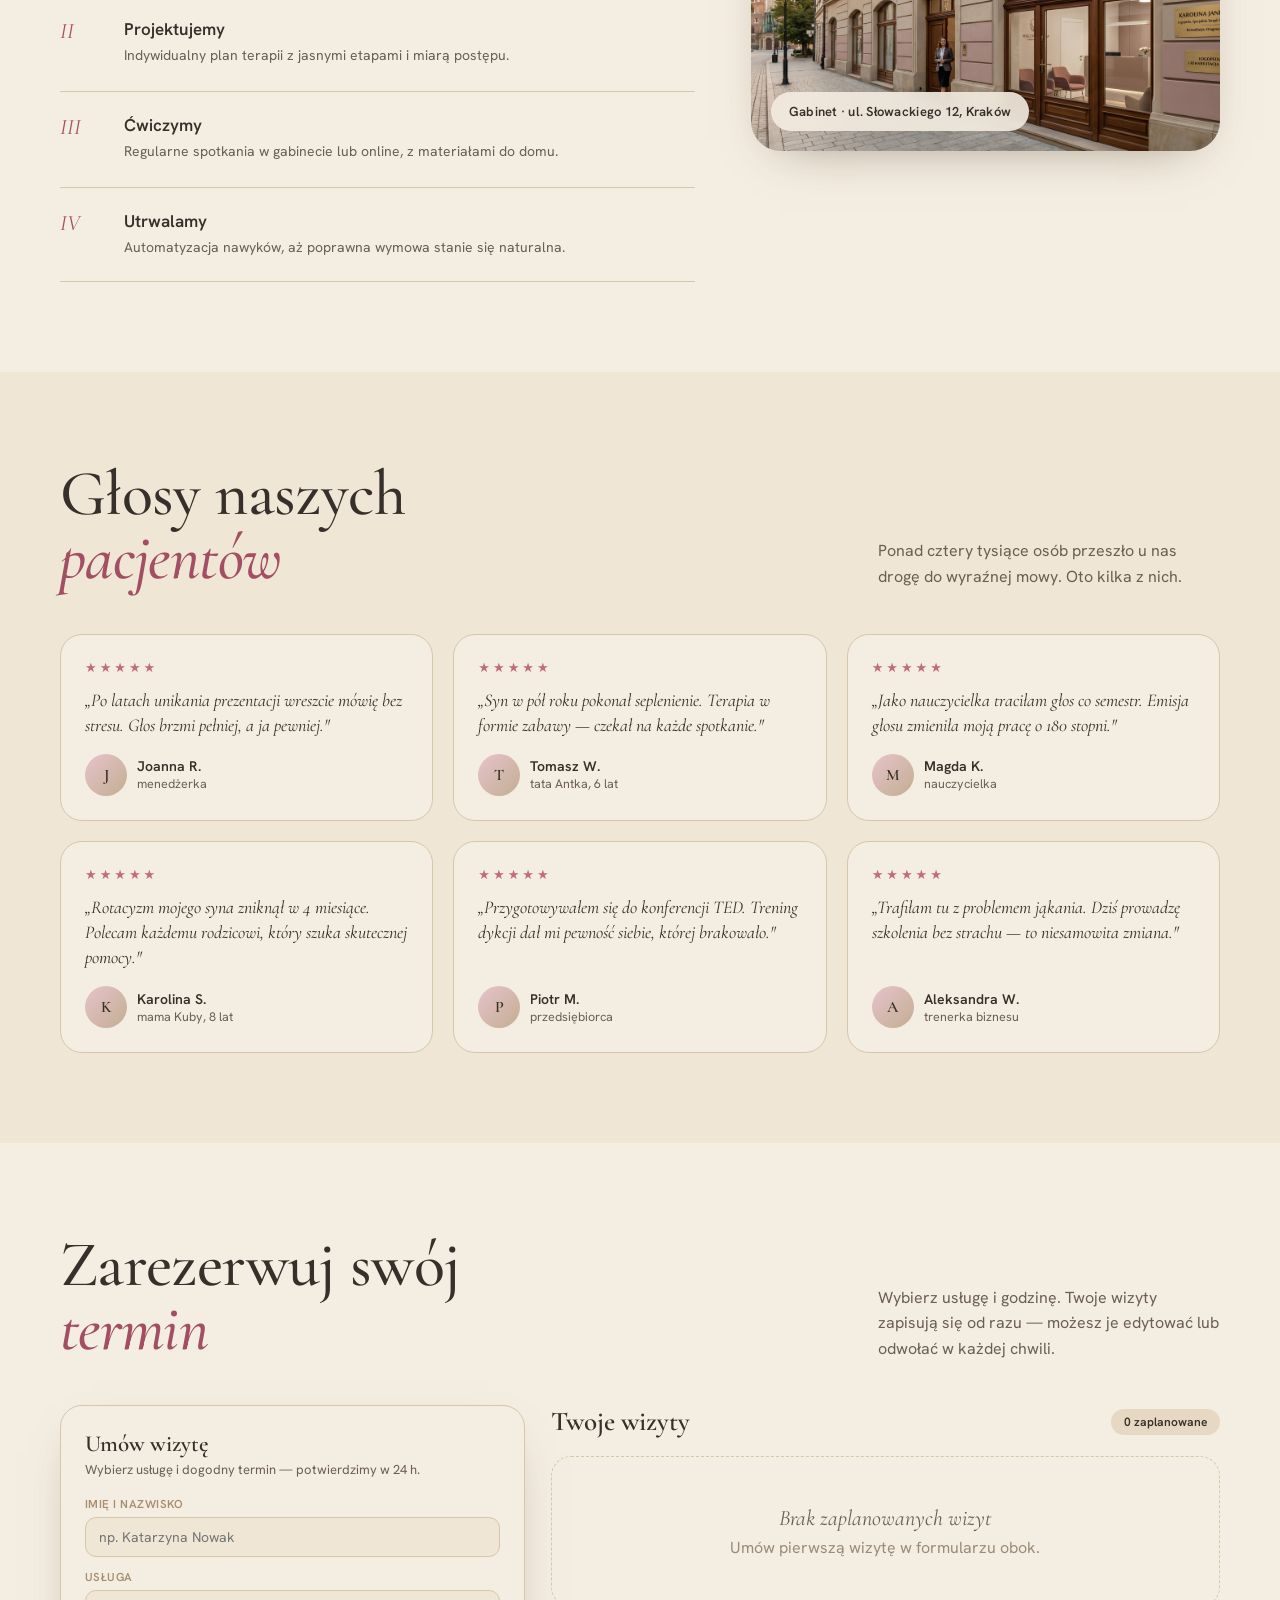
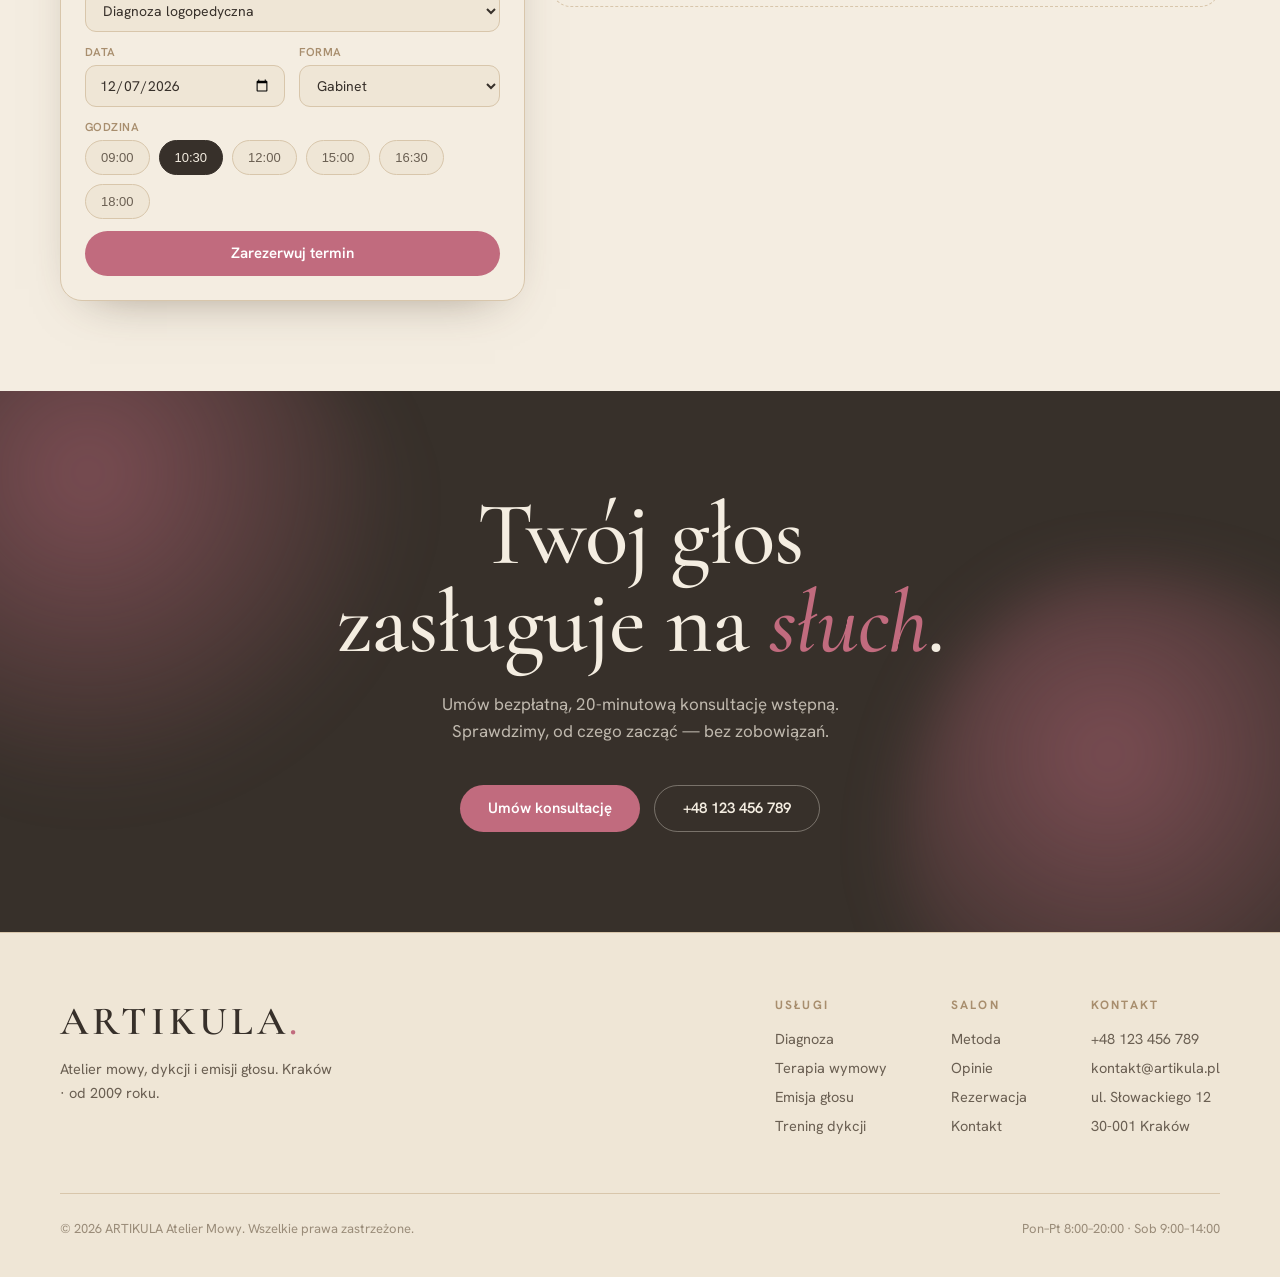
==== commit 380e499e: "[fix]: Cache-bust CSS and JS with version query param Co-Authored-By: Claude Sonnet 4.6 <noreply@ant" ====
--- a/app/public/index.html
+++ b/app/public/index.html
@@ -4,7 +4,7 @@
 <meta charset="UTF-8" />
 <meta name="viewport" content="width=device-width, initial-scale=1.0" />
 <title>ARTIKULA — Atelier Mowy i Dykcji</title>
-<link rel="stylesheet" href="styles.css" />
+<link rel="stylesheet" href="styles.css?v=4" />
 </head>
 <body>
 <div id="top"></div>
@@ -149,8 +149,8 @@
             <div>
               <label for="f-mode">Forma</label>
               <select id="f-mode">
-                <option value="stacjonarnie">Gabinet</option>
-                <option value="online">Online</option>
+                <option>Gabinet</option>
+                <option>Online</option>
               </select>
             </div>
           </div>
@@ -242,6 +242,6 @@
 <div class="toast" id="toast"><span class="tdot"></span><span id="toast-msg"></span></div>
 
 <script src="https://code.jquery.com/jquery-3.7.1.min.js"></script>
-<script src="app.js"></script>
+<script src="app.js?v=4"></script>
 </body>
 </html>
--- a/app/public/styles.css
+++ b/app/public/styles.css
@@ -101,10 +101,27 @@
 /* ---- mobile menu ---- */
 .mobile-menu{position:fixed;top:0;left:0;right:0;bottom:0;z-index:50;
   background:var(--cream);display:flex;flex-direction:column;justify-content:center;align-items:center;gap:6px;
-  padding:80px 32px 40px;
+  padding:80px 32px max(40px,env(safe-area-inset-bottom));
+  overflow-y:auto;overscroll-behavior:contain;-webkit-overflow-scrolling:touch;
   opacity:0;pointer-events:none;transform:translateY(-12px);
   transition:opacity .35s var(--ease-out),transform .35s var(--ease-out)}
 .mobile-menu.open{opacity:1;pointer-events:auto;transform:none}
+@media(orientation:landscape)and(max-height:520px){
+  .mobile-menu{justify-content:flex-start;padding-top:max(56px,env(safe-area-inset-top));gap:0}
+  .mob-link{font-size:clamp(15px,4vh,22px);padding:7px 0}
+  .mob-cta{margin-top:8px;padding:10px 28px!important;font-size:13px!important}
+  .marquee{padding:12px 0}
+  .marquee-track span{font-size:17px}
+  .hero{height:100vh}
+  .lips-slot{display:none!important}
+  .scroll-hint{display:none!important}
+  .hero-sub{display:none}
+  .hero-h1{font-size:clamp(28px,7vh,44px);line-height:1}
+  .hero-cta{margin-top:16px;gap:10px}
+  .section{padding:44px 0}
+  .field[style*="grid-template-columns"]{display:block!important}
+  .field[style*="grid-template-columns"] > div + div{margin-top:12px}
+}
 .mob-link{font-family:var(--serif);font-size:clamp(26px,7vw,40px);font-weight:500;
   color:var(--ink);text-decoration:none;letter-spacing:-.01em;
   padding:10px 0;width:100%;text-align:center;
@@ -154,7 +171,7 @@
 /* ---- marquee ---- */
 .marquee{border-top:1px solid var(--sand-deep);border-bottom:1px solid var(--sand-deep);
   padding:22px 0;overflow:hidden;background:var(--cream-2);position:relative;z-index:6}
-.marquee-track{display:flex;gap:0;white-space:nowrap;width:max-content;animation:slide 34s linear infinite}
+.marquee-track{display:flex;gap:0;white-space:nowrap;width:max-content;animation:slide 34s linear infinite;will-change:transform}
 .marquee:hover .marquee-track{animation-play-state:paused}
 .marquee-track span{font-family:var(--serif);font-style:italic;font-size:30px;color:var(--ink);
   padding:0 30px;display:inline-flex;align-items:center;gap:30px}
@@ -256,7 +273,7 @@
 .field{margin-bottom:12px}
 .field label{display:block;font-size:11.5px;font-weight:600;letter-spacing:.04em;text-transform:uppercase;
   color:var(--clay);margin-bottom:6px}
-.field input,.field select{width:100%;font-family:var(--sans);font-size:14px;color:var(--ink);
+.field input,.field select{width:100%;min-width:0;font-family:var(--sans);font-size:14px;color:var(--ink);
   background:var(--cream-2);border:1px solid var(--sand-deep);border-radius:11px;padding:10px 13px;
   transition:border-color .3s,box-shadow .3s;outline:none}
 .field input:focus,.field select:focus{border-color:var(--rose);box-shadow:0 0 0 3px var(--rose-soft)}
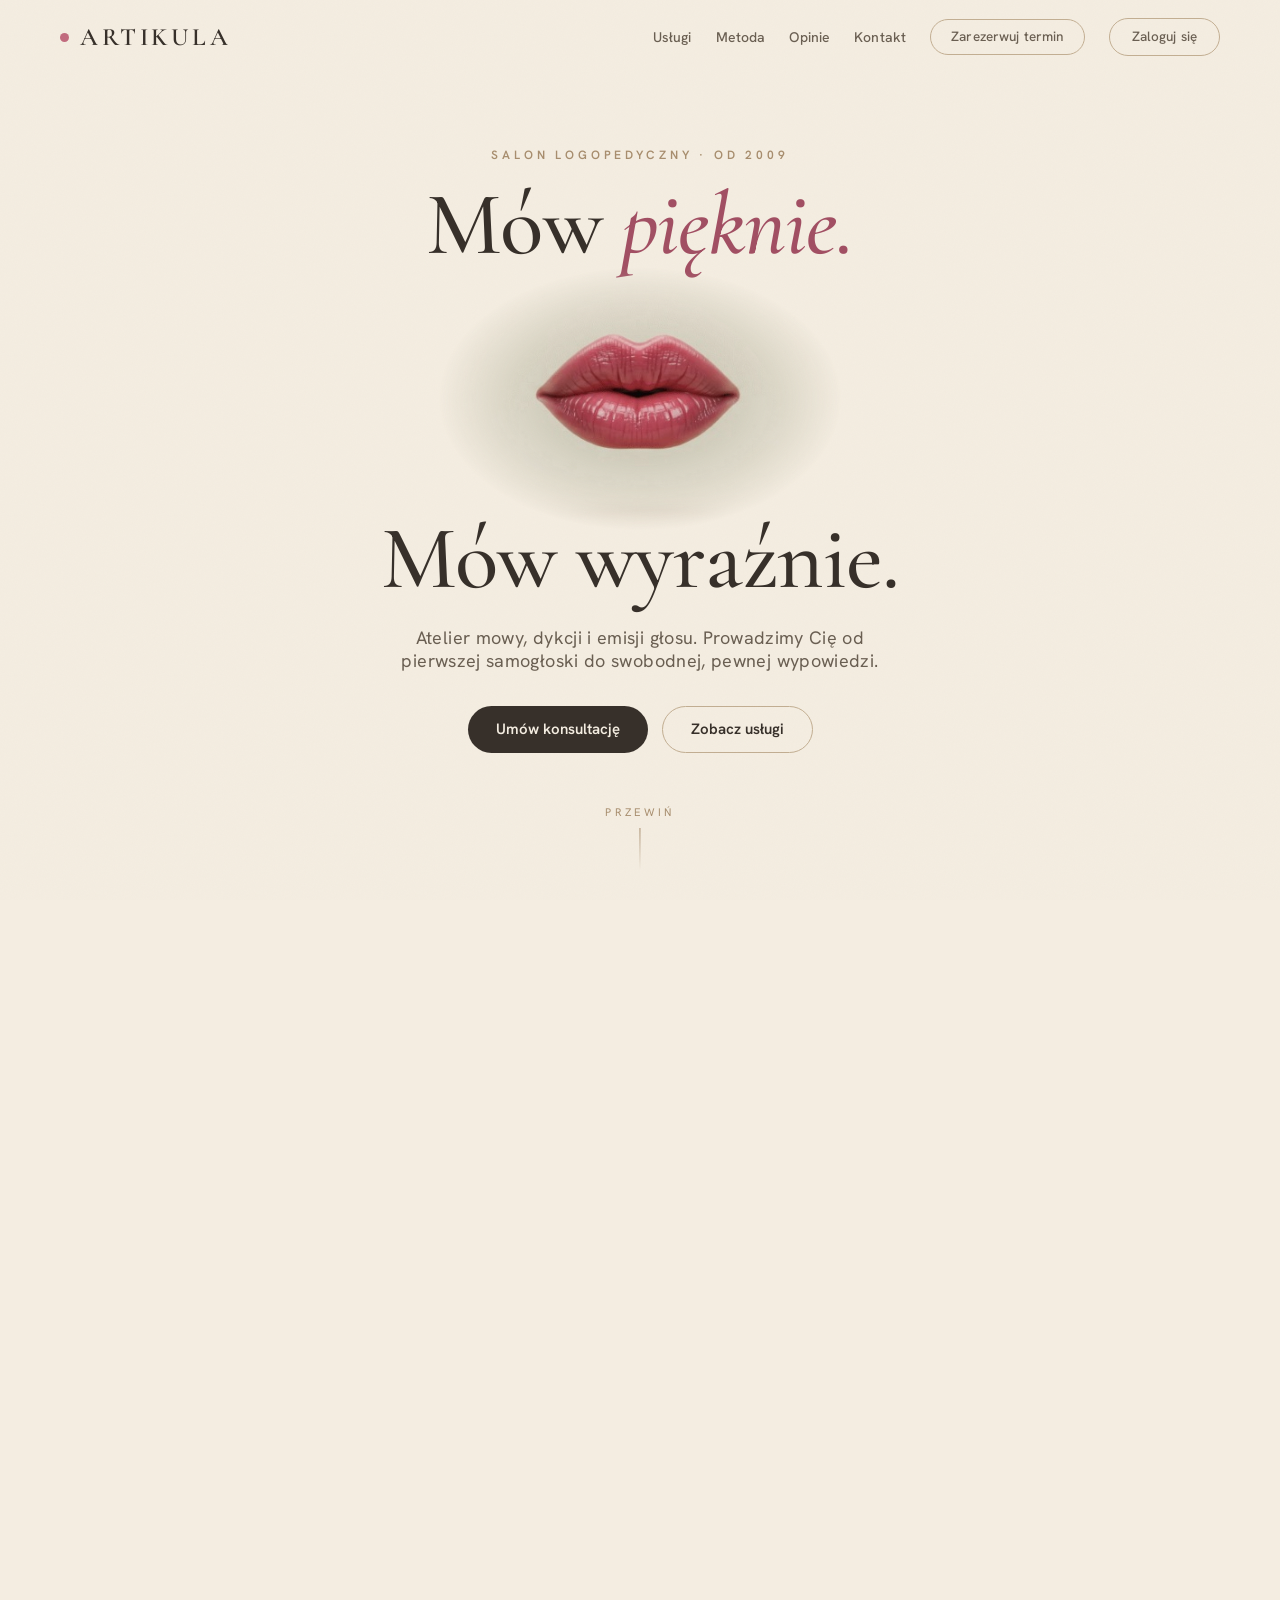
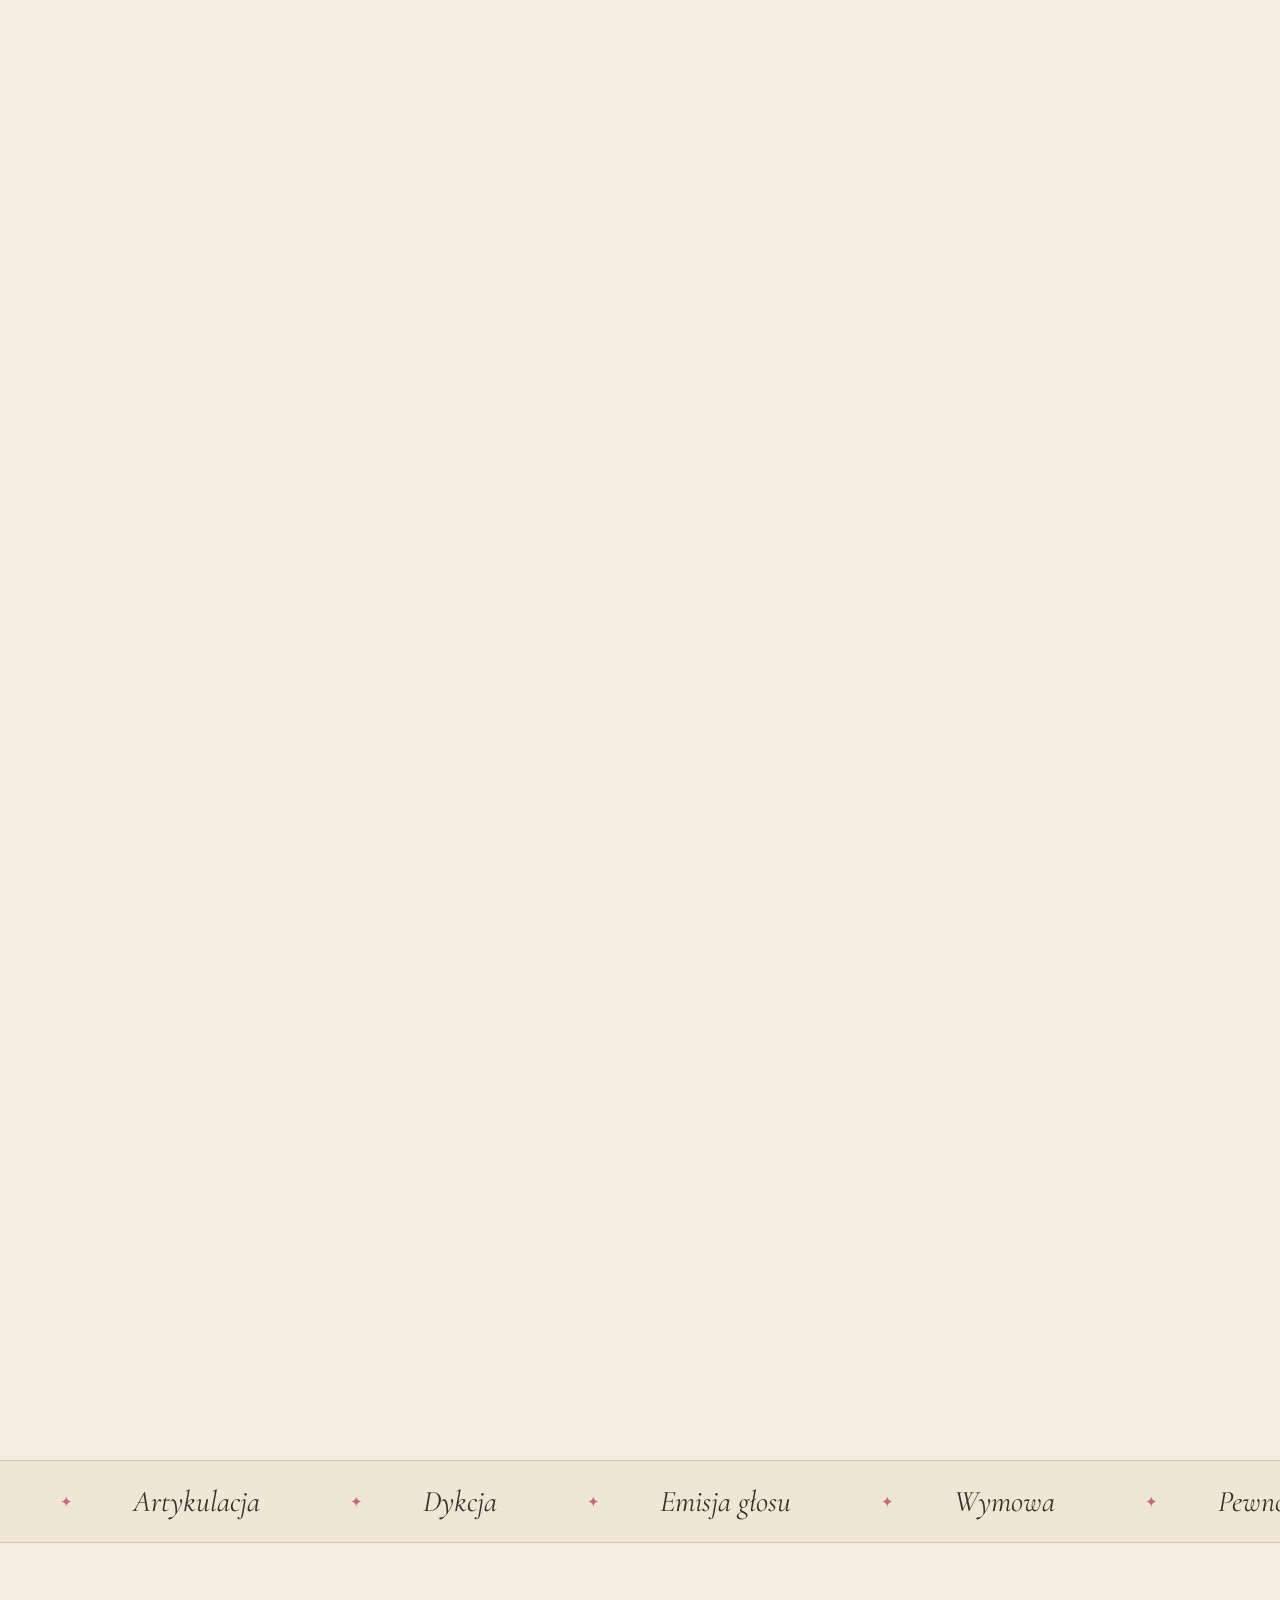
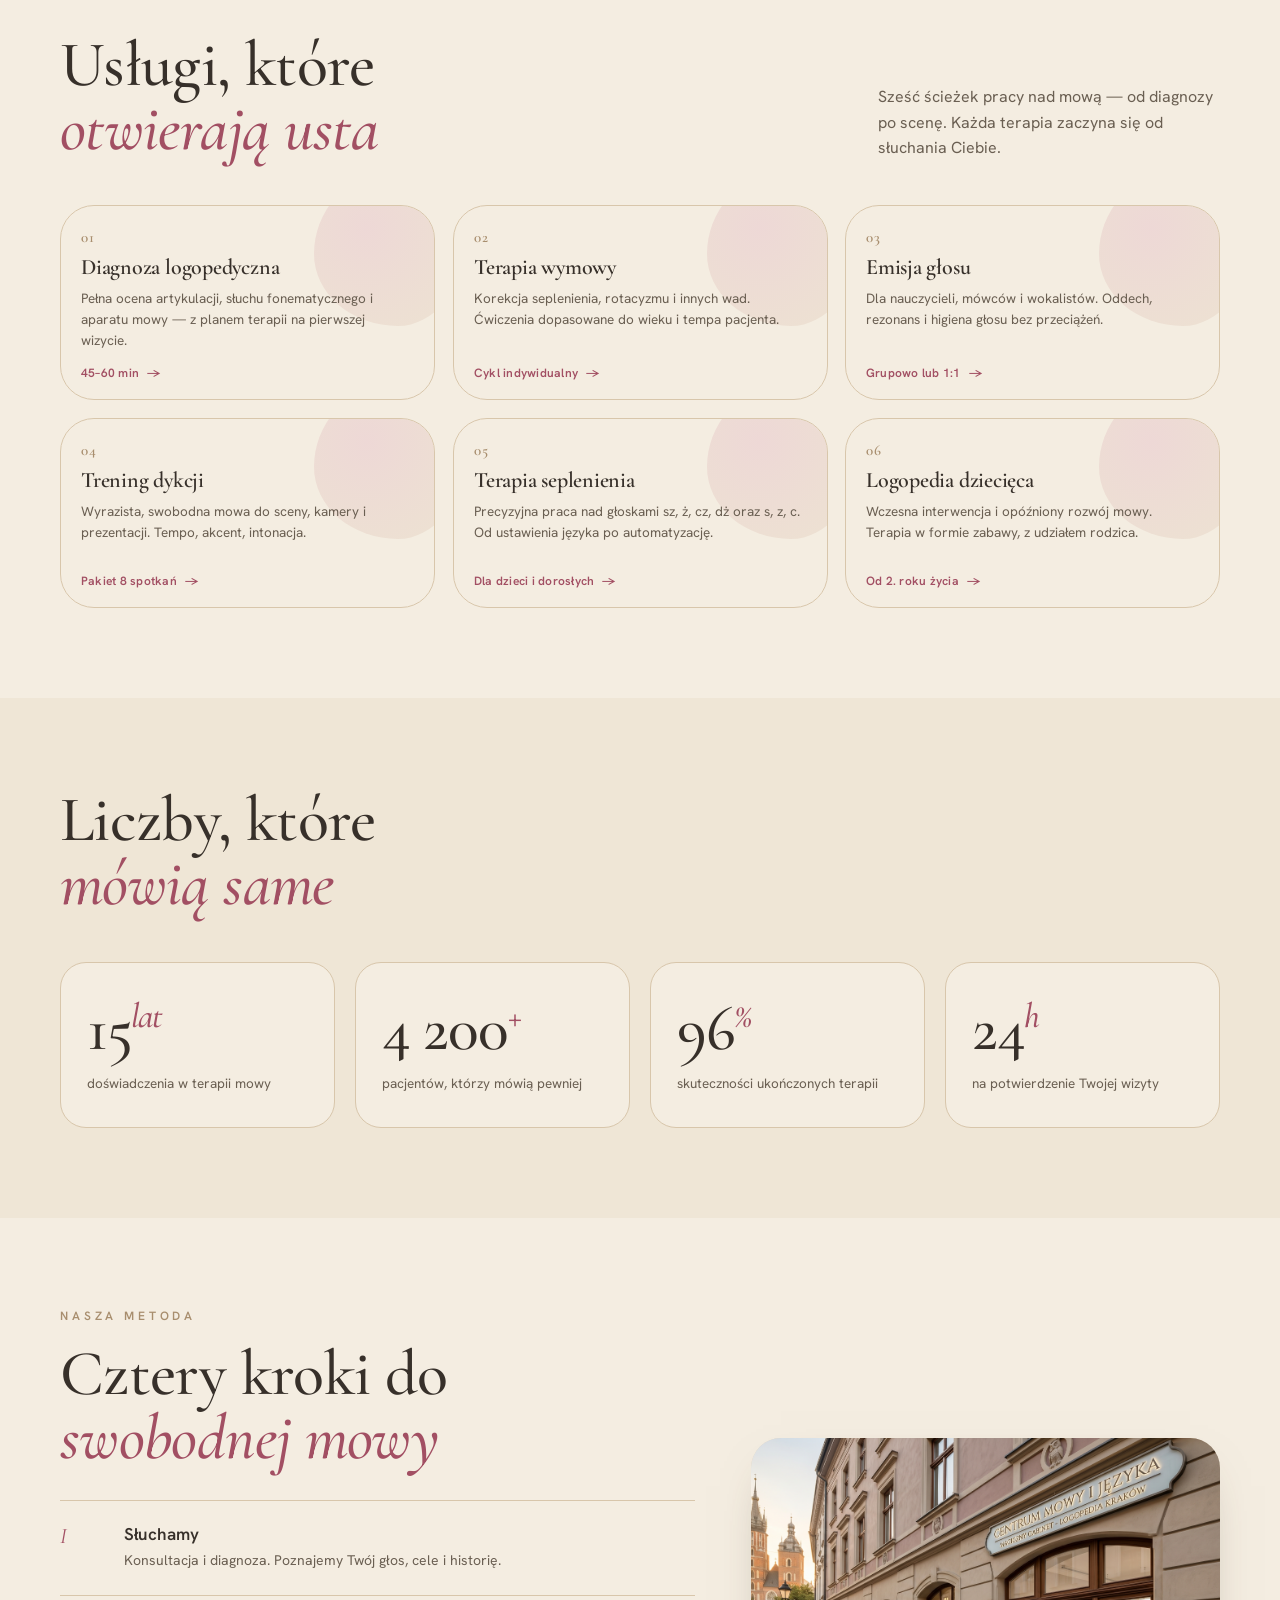
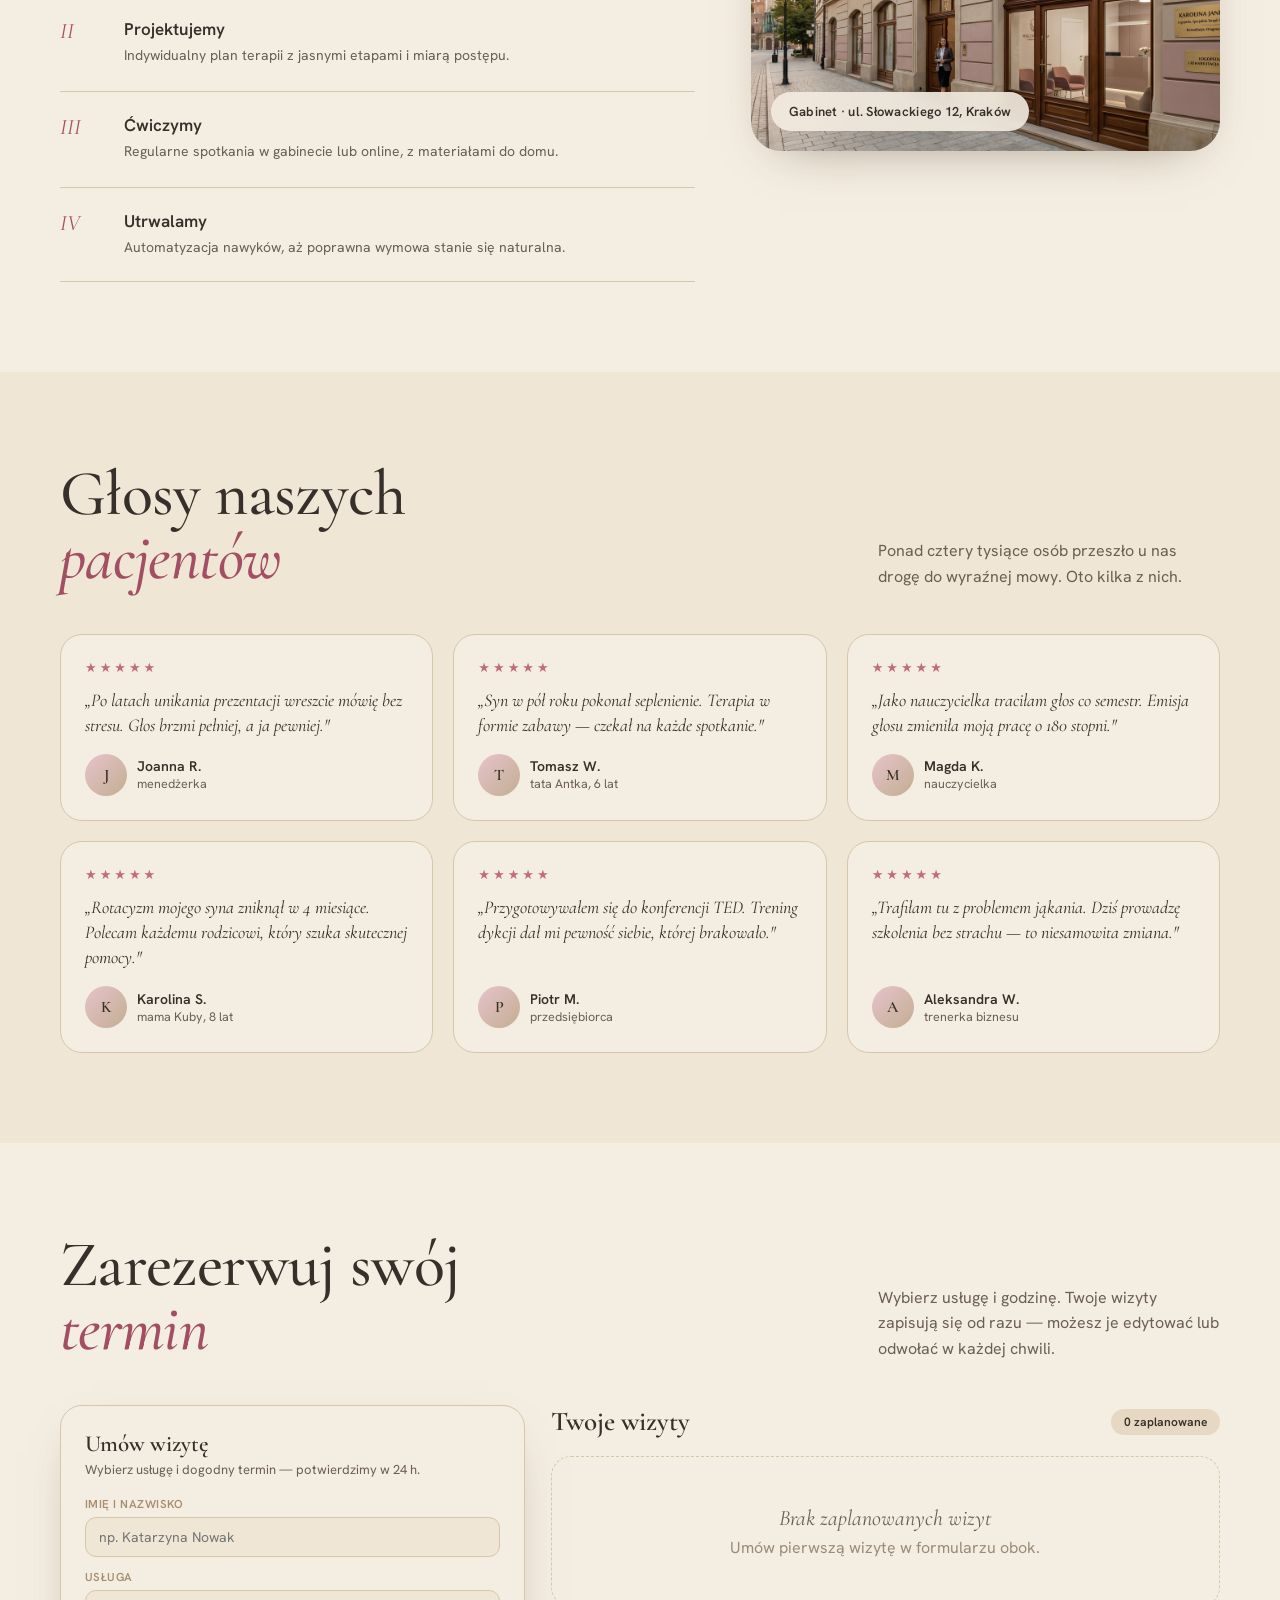
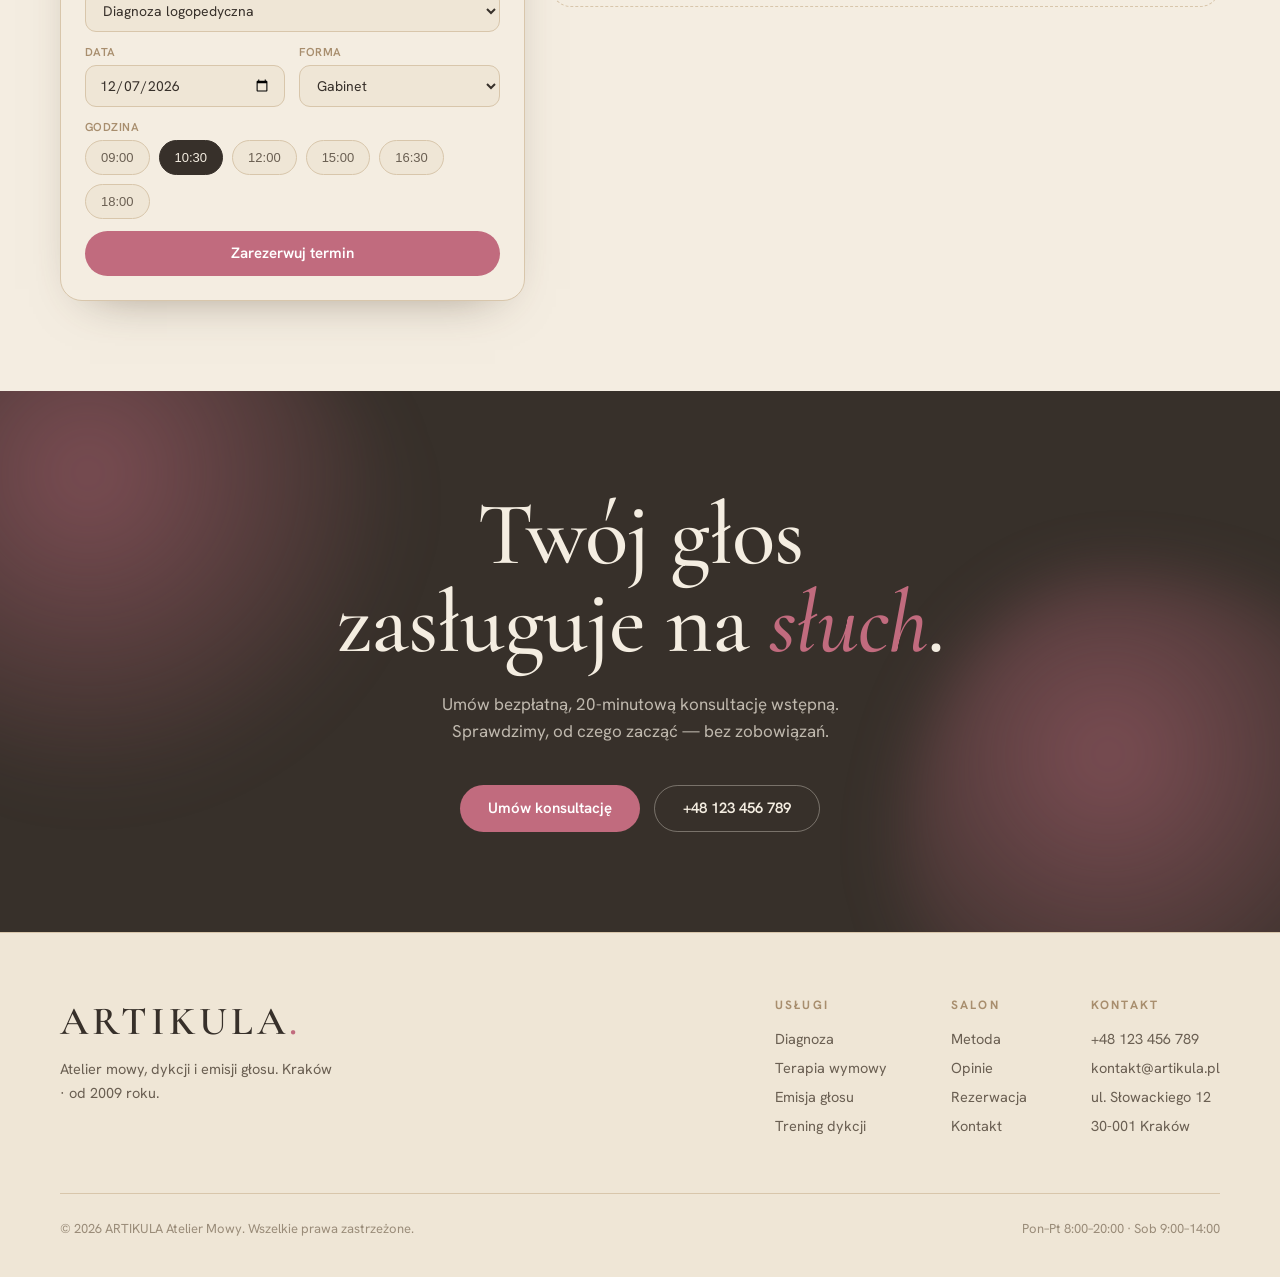
==== commit 2fcef03a: "[fix]: Force-hide scroll-hint in landscape via JS + date input overflow Co-Authored-By: Claude Sonne" ====
--- a/app/public/index.html
+++ b/app/public/index.html
@@ -4,7 +4,7 @@
 <meta charset="UTF-8" />
 <meta name="viewport" content="width=device-width, initial-scale=1.0" />
 <title>ARTIKULA — Atelier Mowy i Dykcji</title>
-<link rel="stylesheet" href="styles.css?v=4" />
+<link rel="stylesheet" href="styles.css?v=5" />
 </head>
 <body>
 <div id="top"></div>
@@ -242,6 +242,6 @@
 <div class="toast" id="toast"><span class="tdot"></span><span id="toast-msg"></span></div>
 
 <script src="https://code.jquery.com/jquery-3.7.1.min.js"></script>
-<script src="app.js?v=4"></script>
+<script src="app.js?v=5"></script>
 </body>
 </html>
--- a/app/public/styles.css
+++ b/app/public/styles.css
@@ -369,7 +369,9 @@
 @media(max-width:900px){
   /* booking form date+mode always stacked below 900px (covers iPad portrait 768px) */
   .field[style*="grid-template-columns"]{display:block!important}
+  .field[style*="grid-template-columns"] > div{overflow:hidden;min-width:0}
   .field[style*="grid-template-columns"] > div + div{margin-top:12px}
+  #f-date{max-width:100%;width:100%;box-sizing:border-box}
 
   .b-item{flex-wrap:wrap;gap:12px}
   .b-date{border-right:none;padding-right:0;flex-direction:row;align-items:center;
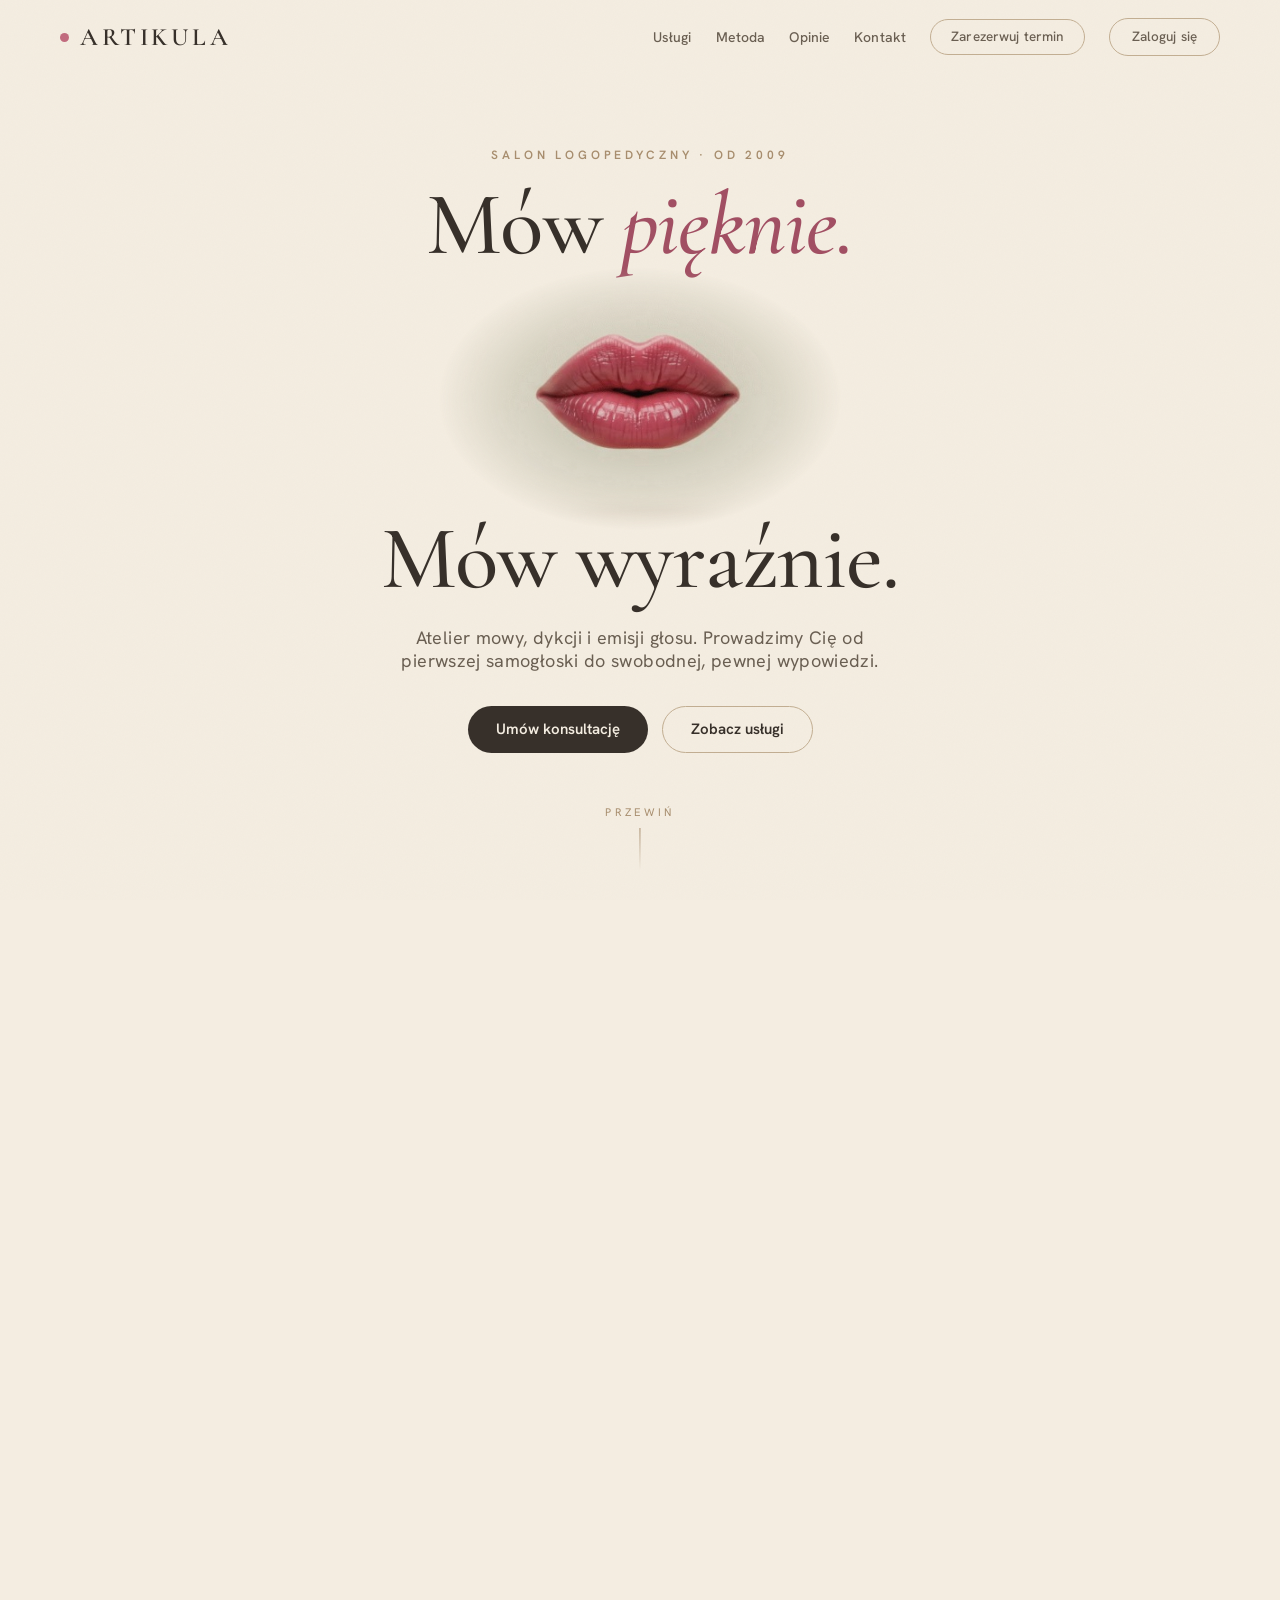
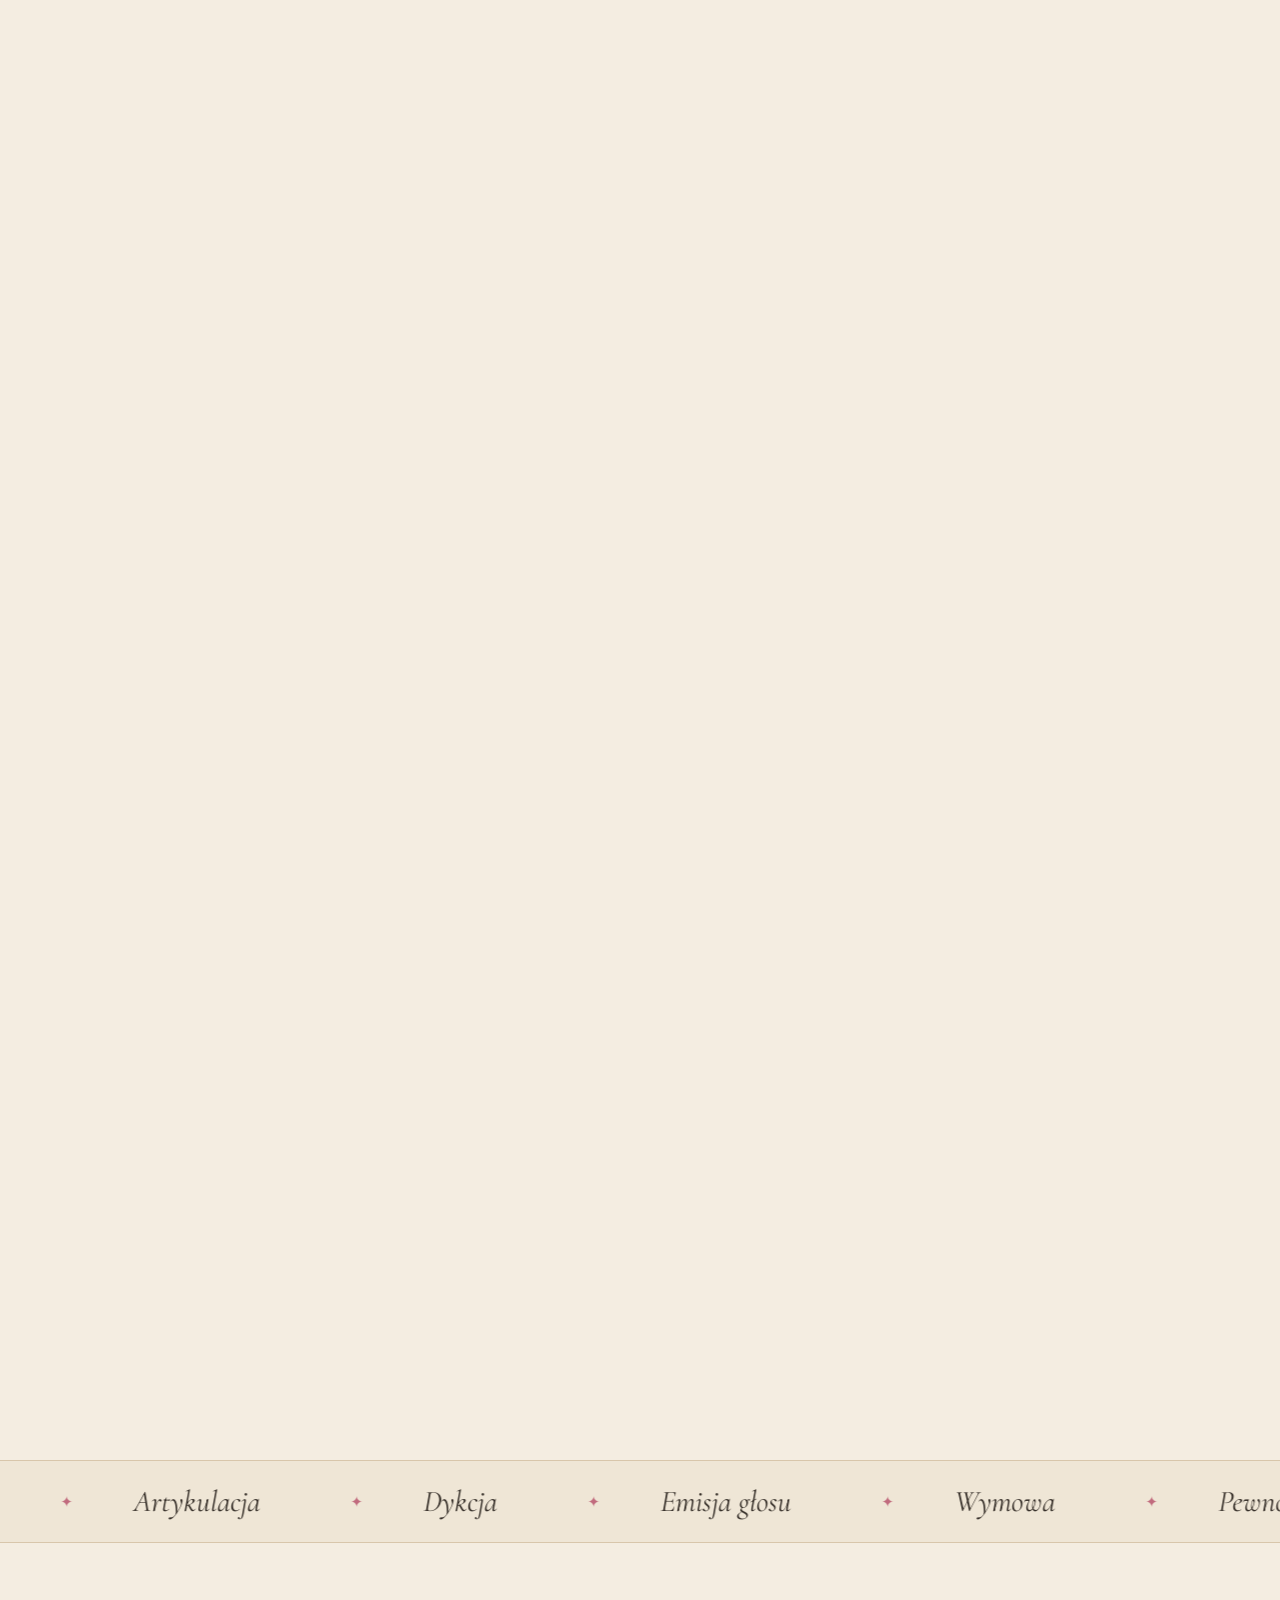
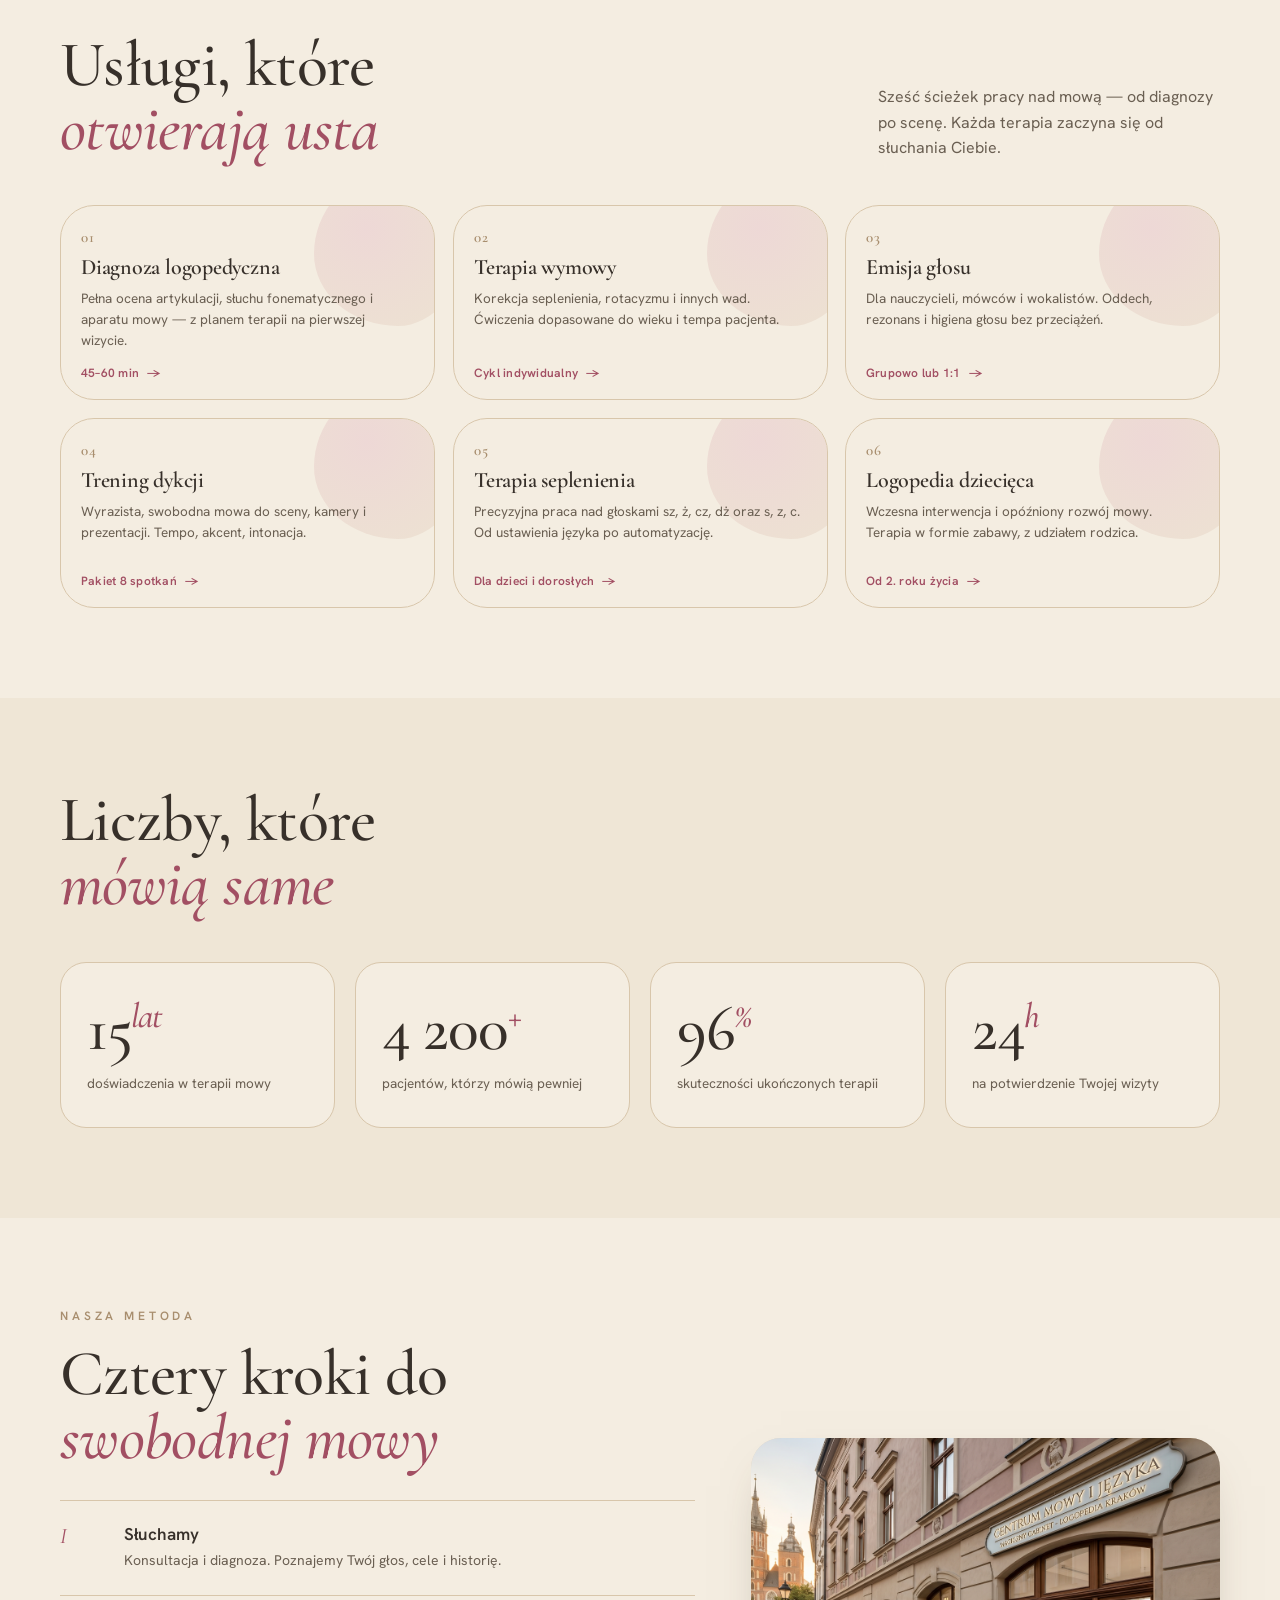
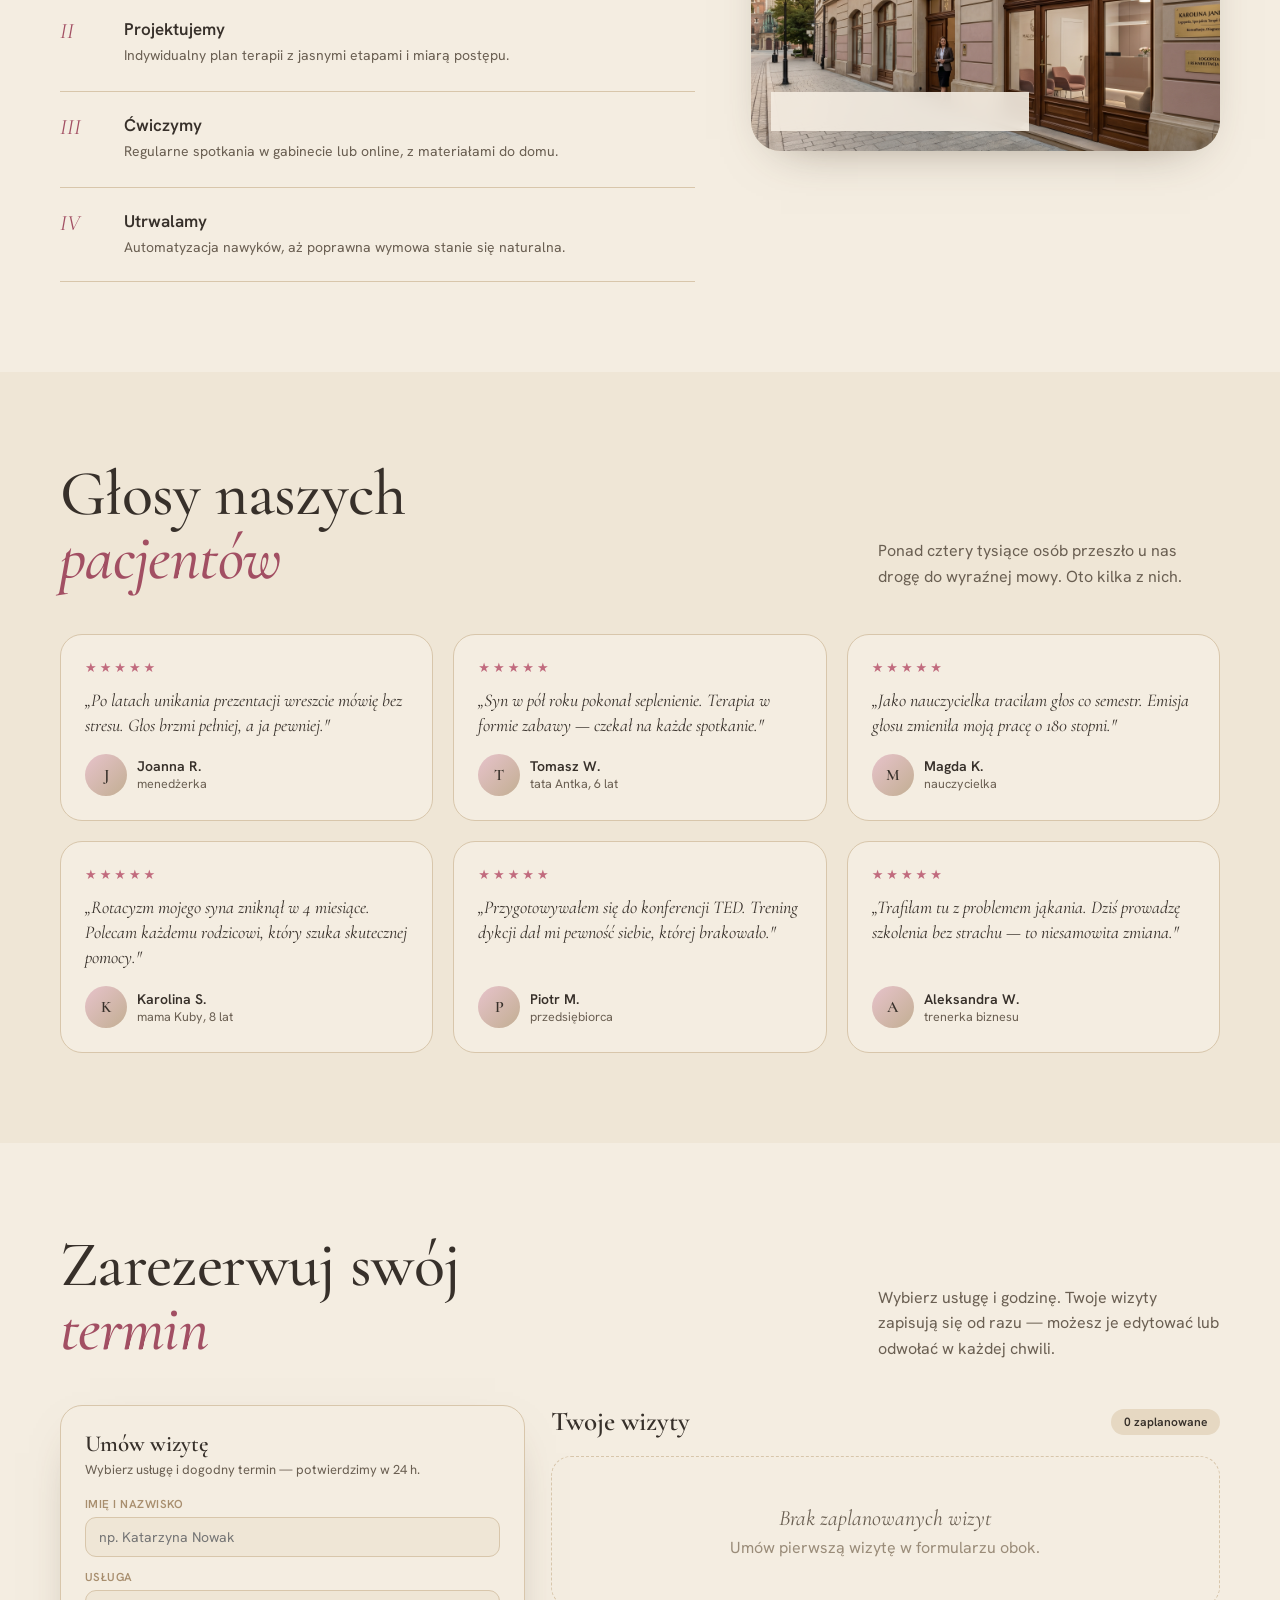
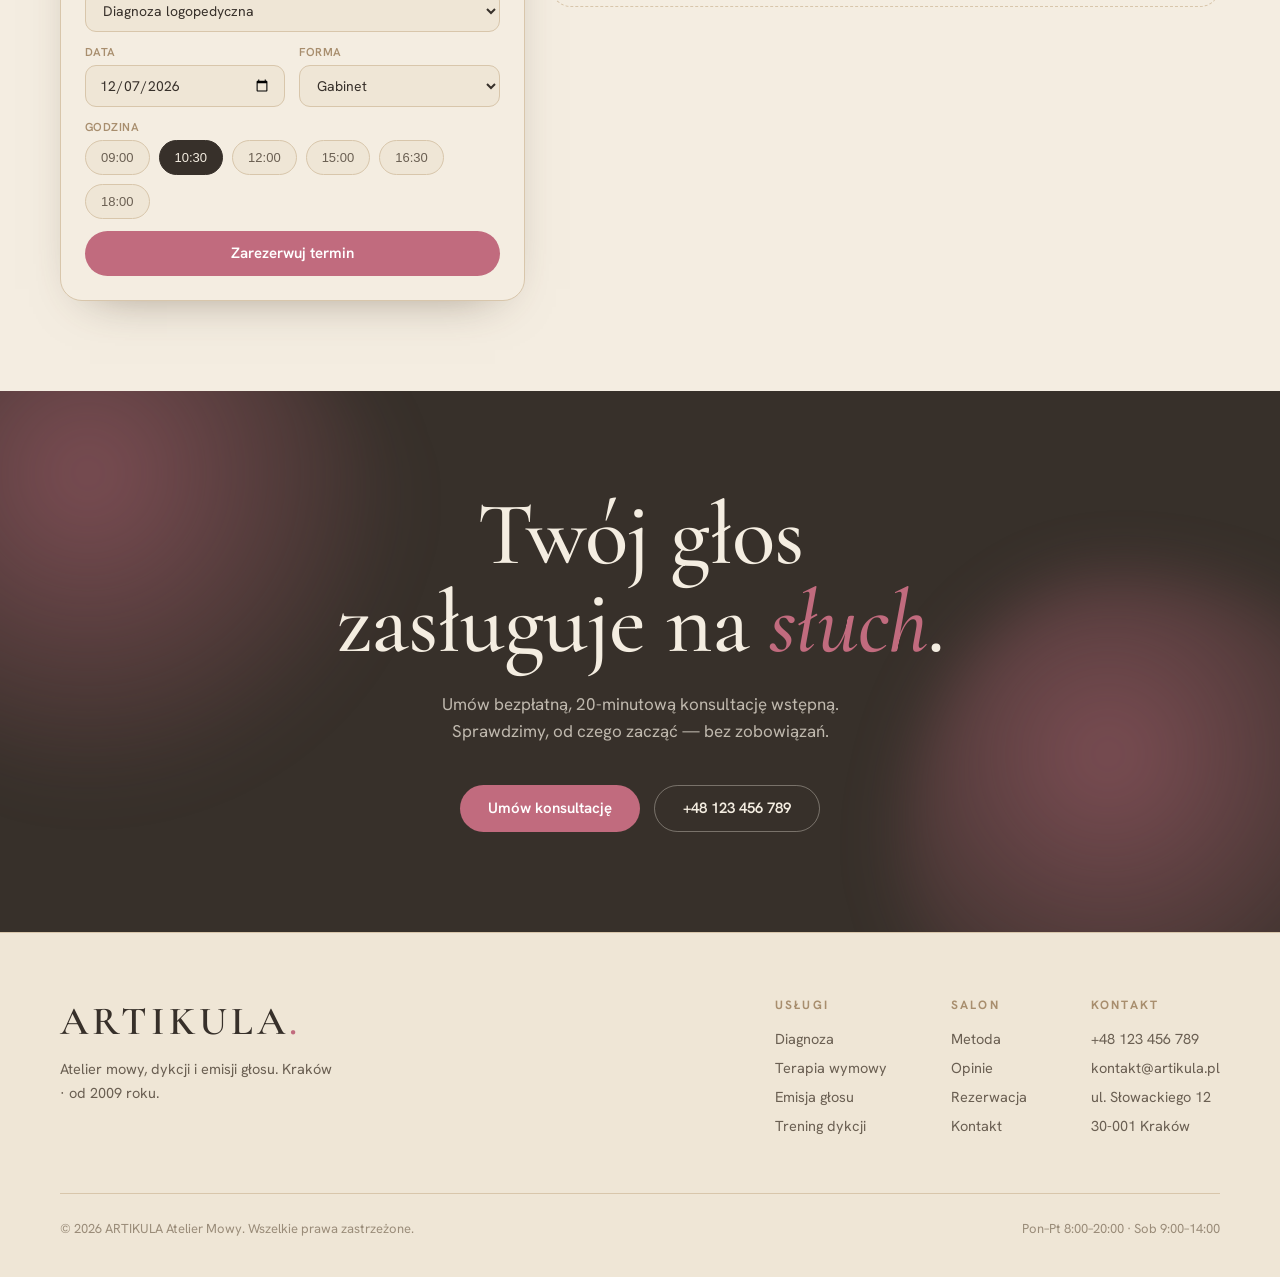
==== commit 2f87e576: "[fix]: Remove overflow:hidden from date wrapper — was clipping input border Co-Authored-By: Claude S" ====
--- a/app/public/index.html
+++ b/app/public/index.html
@@ -4,7 +4,7 @@
 <meta charset="UTF-8" />
 <meta name="viewport" content="width=device-width, initial-scale=1.0" />
 <title>ARTIKULA — Atelier Mowy i Dykcji</title>
-<link rel="stylesheet" href="styles.css?v=5" />
+<link rel="stylesheet" href="styles.css?v=6" />
 </head>
 <body>
 <div id="top"></div>
--- a/app/public/styles.css
+++ b/app/public/styles.css
@@ -369,7 +369,7 @@
 @media(max-width:900px){
   /* booking form date+mode always stacked below 900px (covers iPad portrait 768px) */
   .field[style*="grid-template-columns"]{display:block!important}
-  .field[style*="grid-template-columns"] > div{overflow:hidden;min-width:0}
+  .field[style*="grid-template-columns"] > div{min-width:0}
   .field[style*="grid-template-columns"] > div + div{margin-top:12px}
   #f-date{max-width:100%;width:100%;box-sizing:border-box}
 
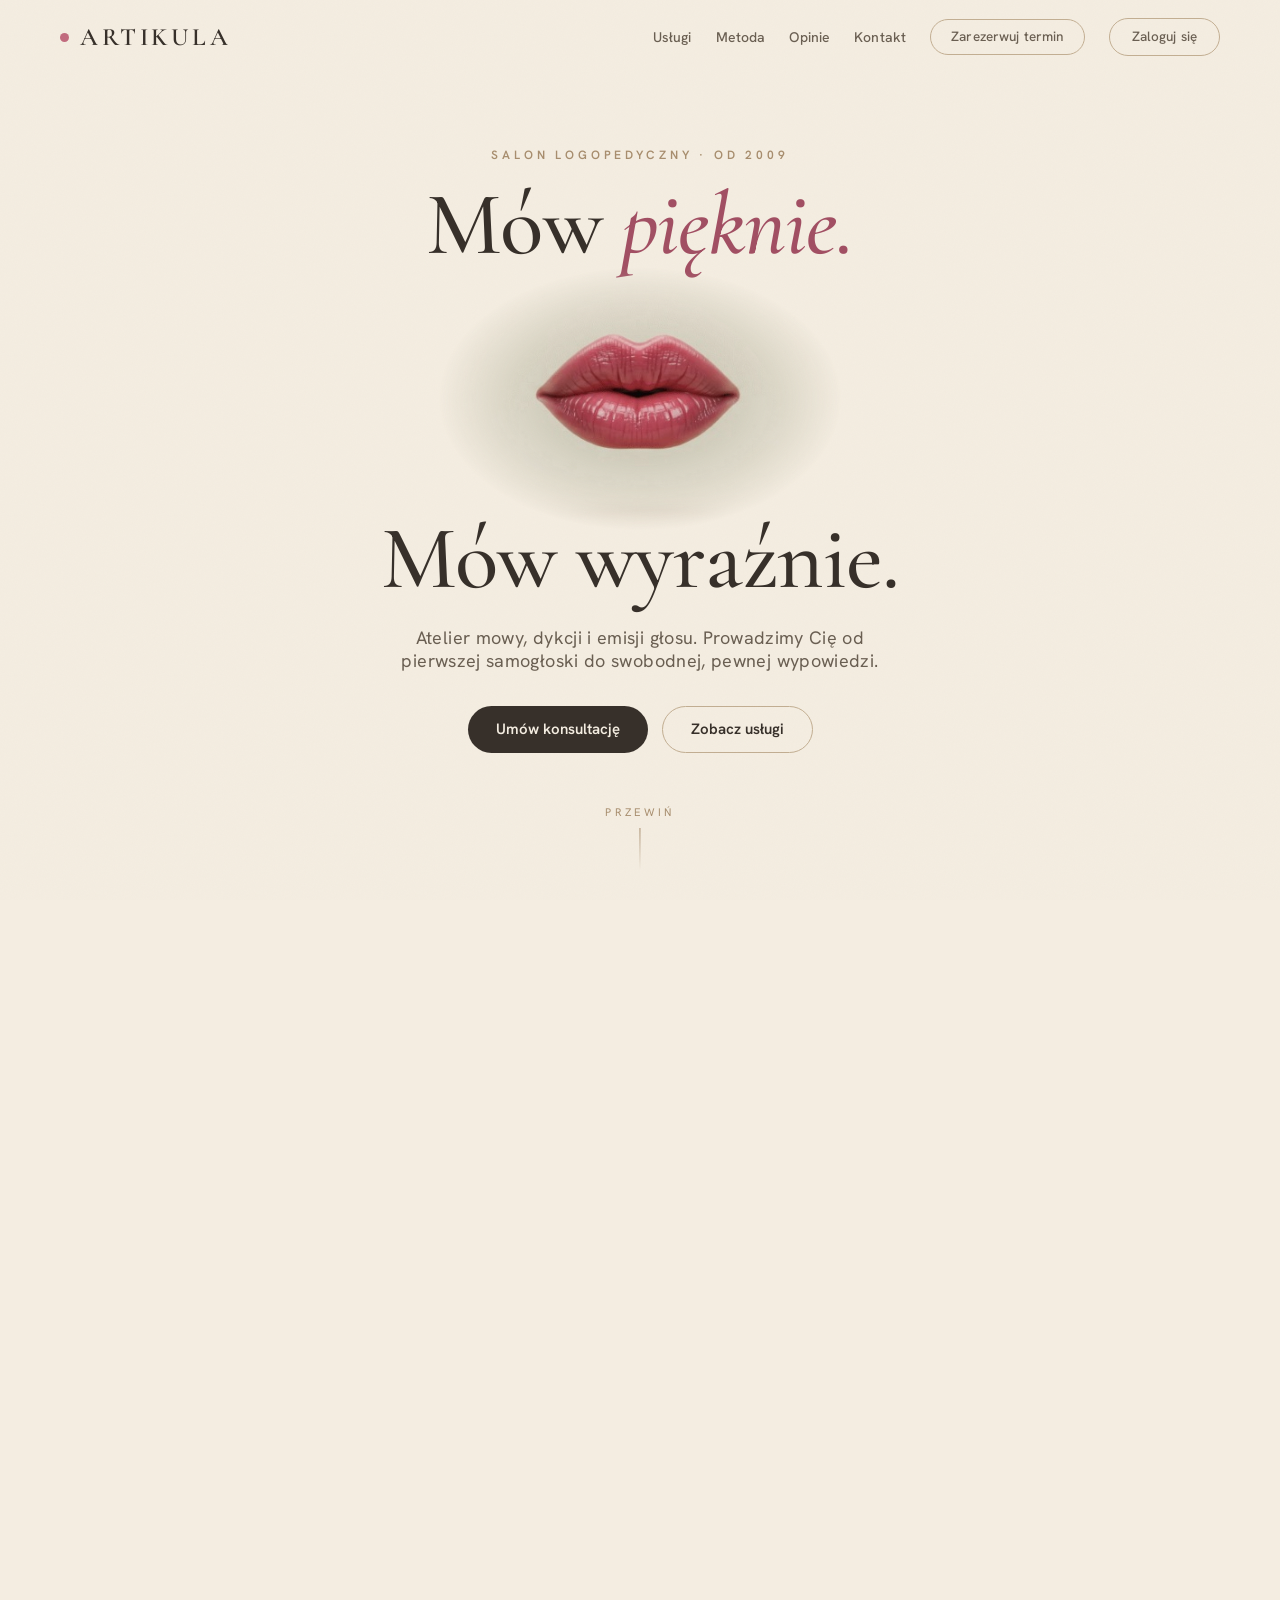
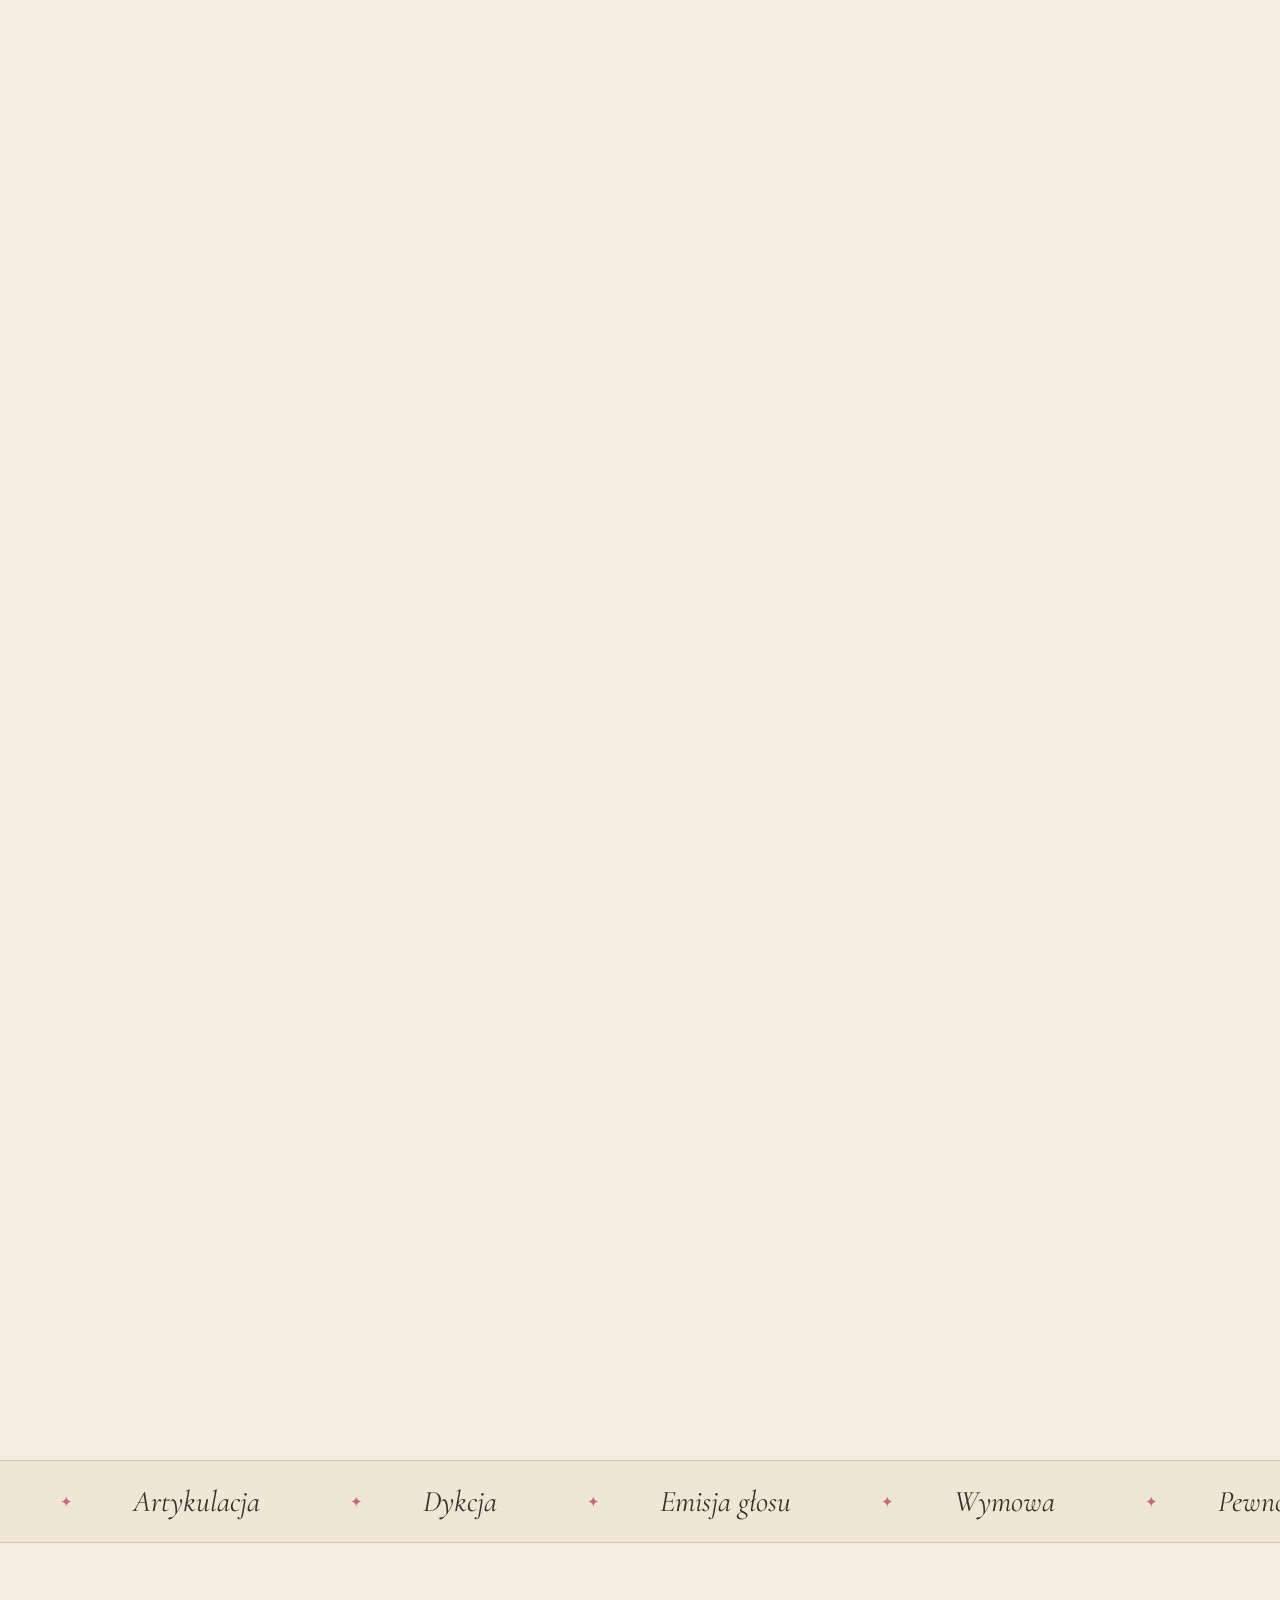
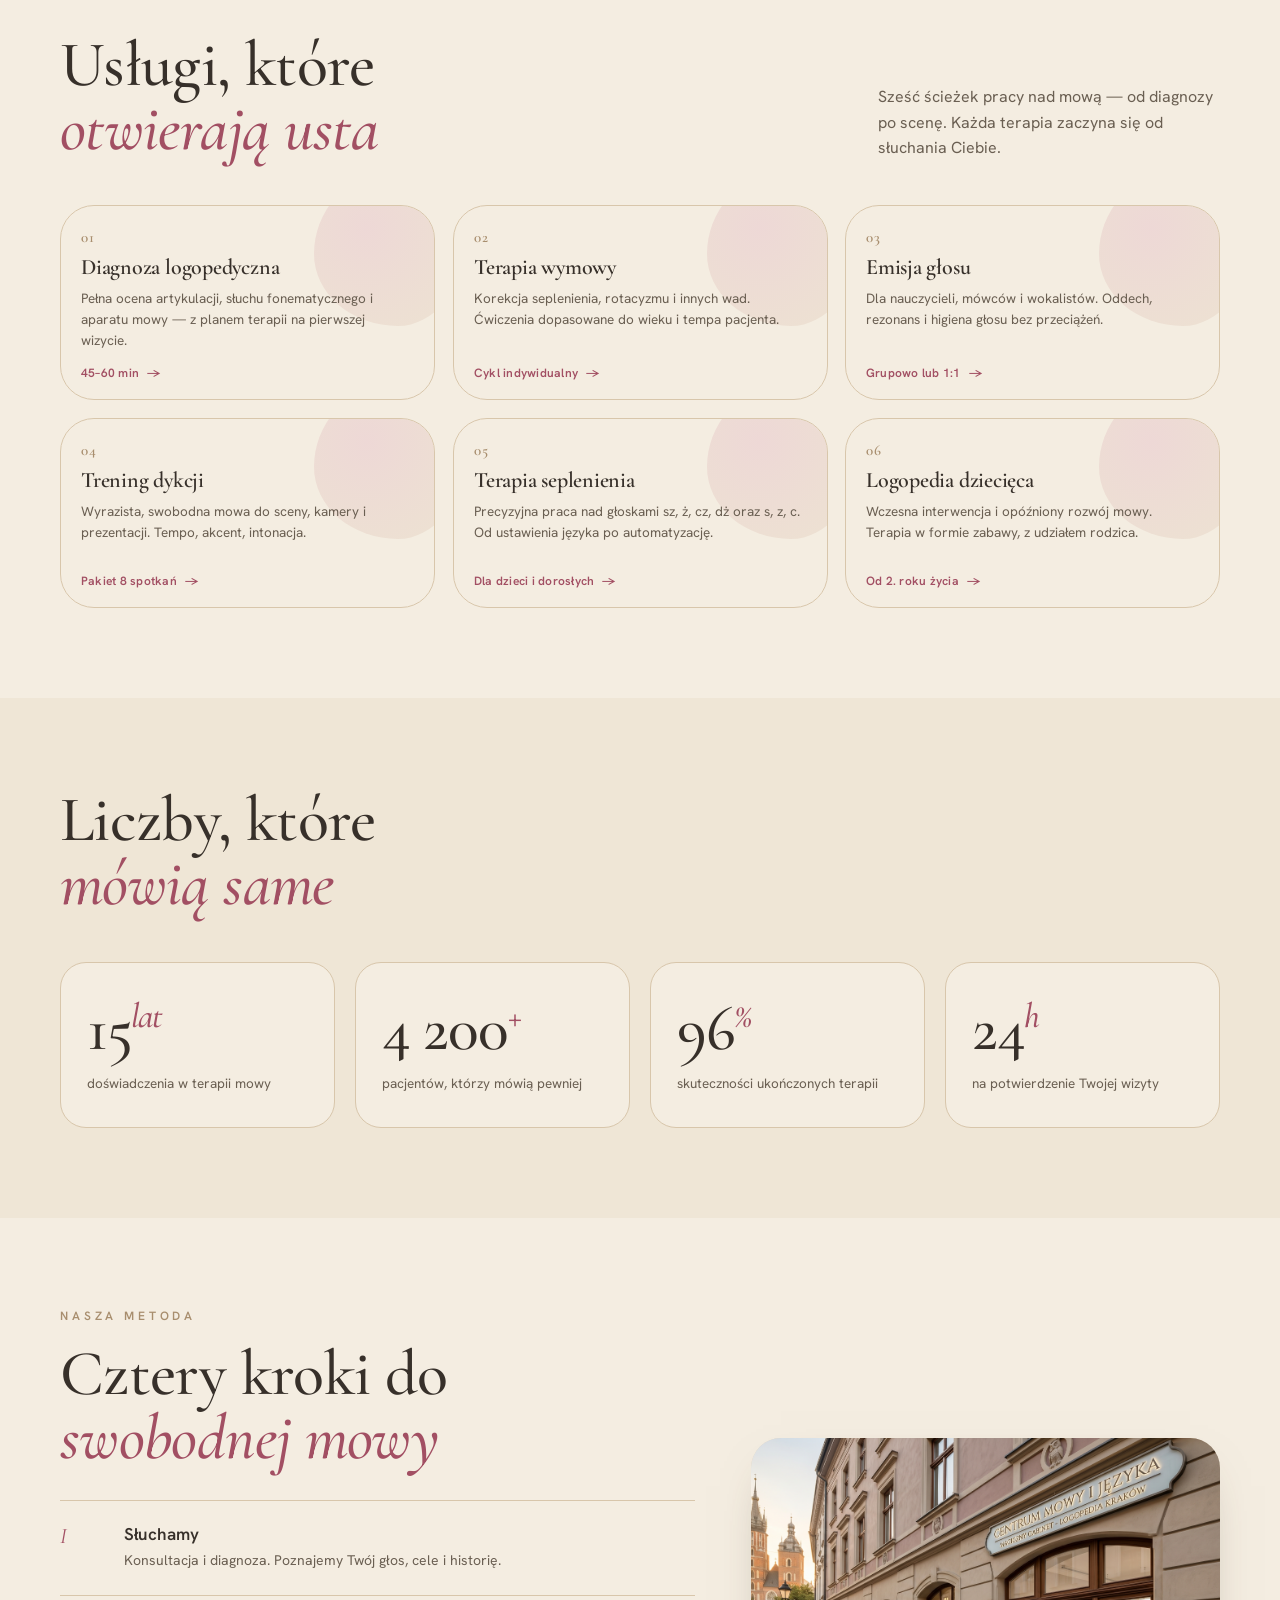
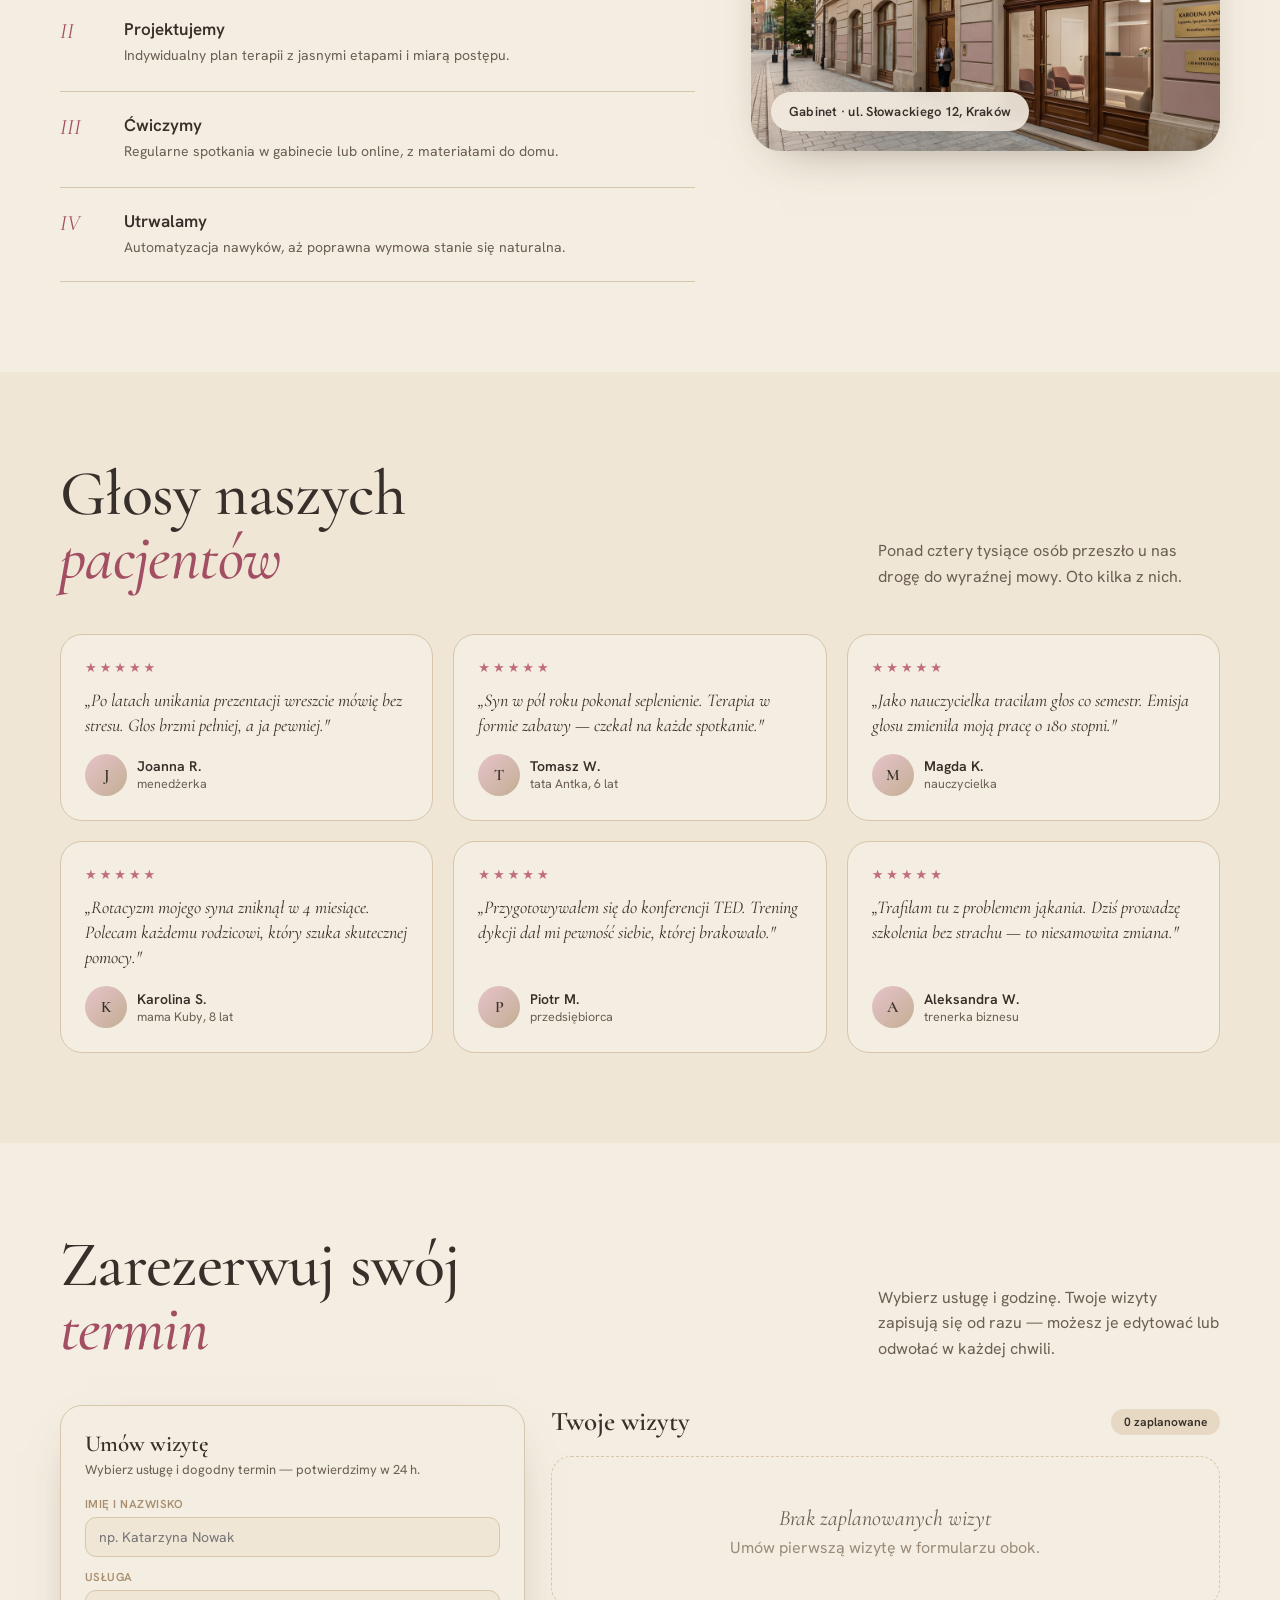
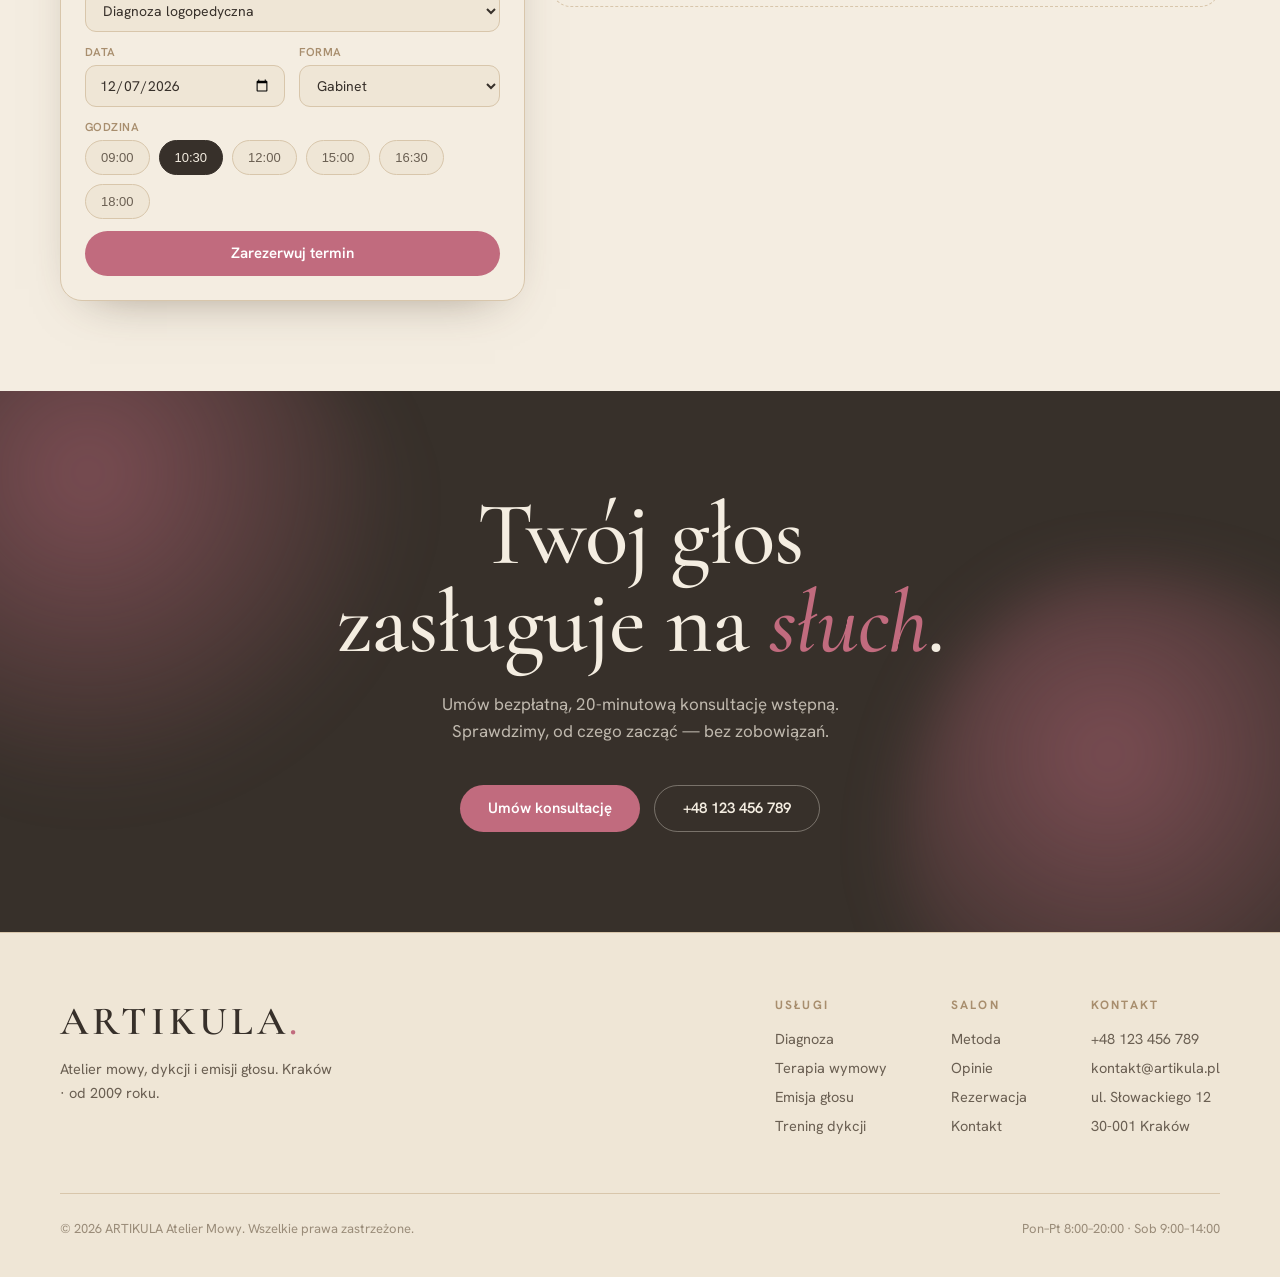
==== commit 6d9bd17f: "[fix]: Restore atelier.png + clean up date input CSS overrides Co-Authored-By: Claude Sonnet 4.6 <no" ====
--- a/app/public/index.html
+++ b/app/public/index.html
@@ -4,7 +4,7 @@
 <meta charset="UTF-8" />
 <meta name="viewport" content="width=device-width, initial-scale=1.0" />
 <title>ARTIKULA — Atelier Mowy i Dykcji</title>
-<link rel="stylesheet" href="styles.css?v=6" />
+<link rel="stylesheet" href="styles.css?v=7" />
 </head>
 <body>
 <div id="top"></div>
--- a/app/public/styles.css
+++ b/app/public/styles.css
@@ -369,9 +369,7 @@
 @media(max-width:900px){
   /* booking form date+mode always stacked below 900px (covers iPad portrait 768px) */
   .field[style*="grid-template-columns"]{display:block!important}
-  .field[style*="grid-template-columns"] > div{min-width:0}
   .field[style*="grid-template-columns"] > div + div{margin-top:12px}
-  #f-date{max-width:100%;width:100%;box-sizing:border-box}
 
   .b-item{flex-wrap:wrap;gap:12px}
   .b-date{border-right:none;padding-right:0;flex-direction:row;align-items:center;
